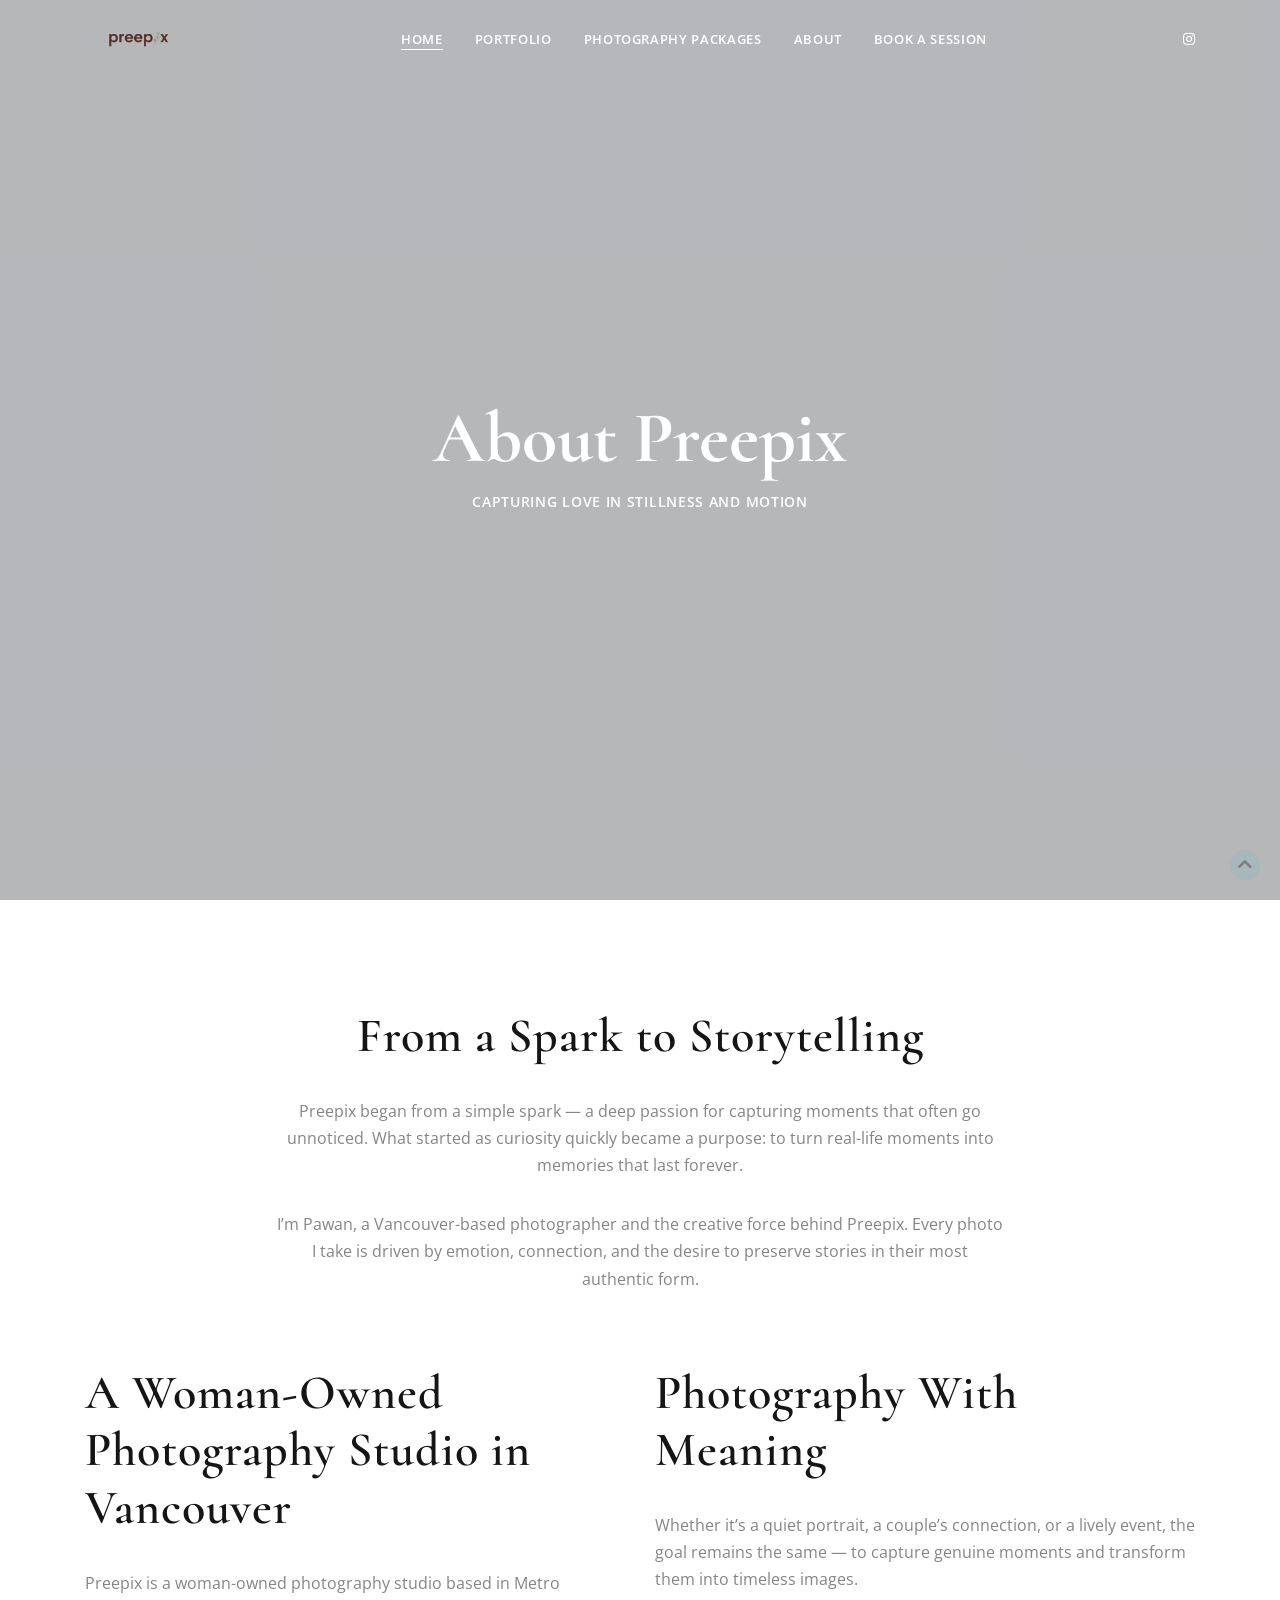
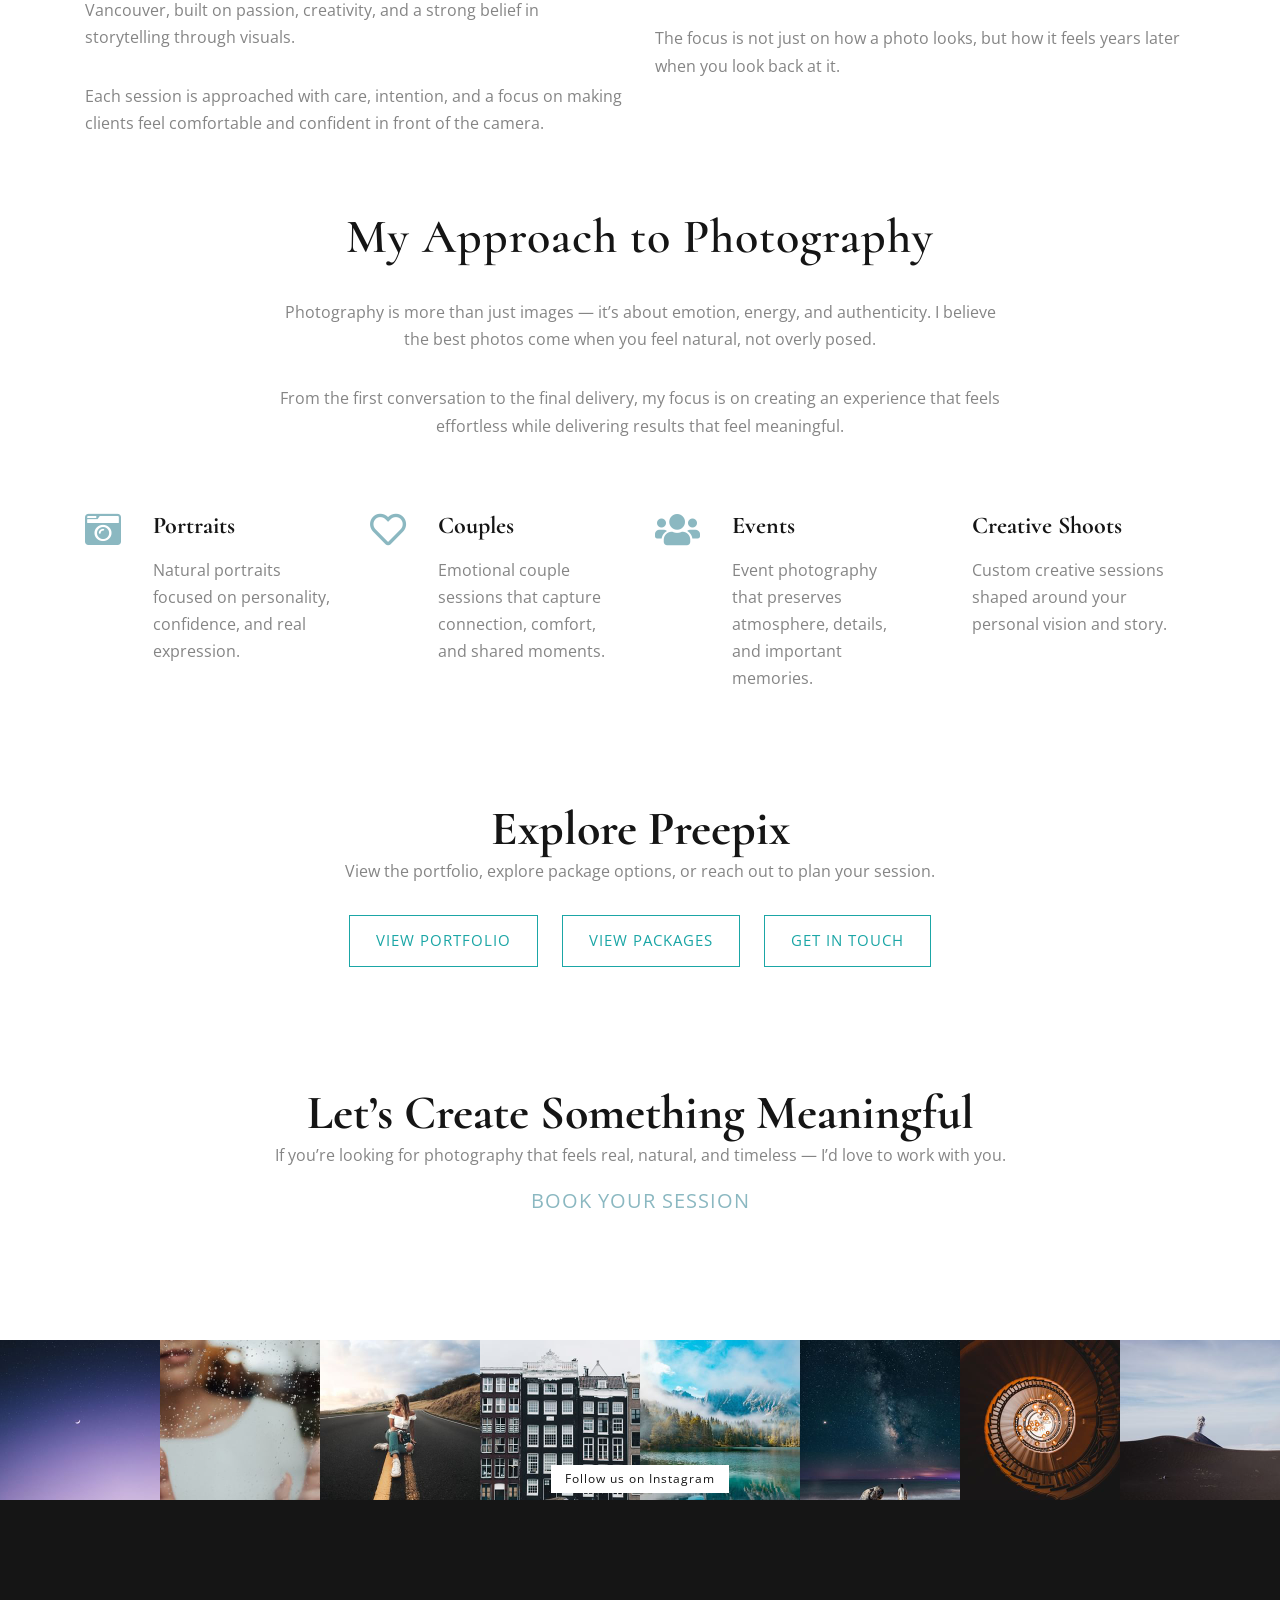
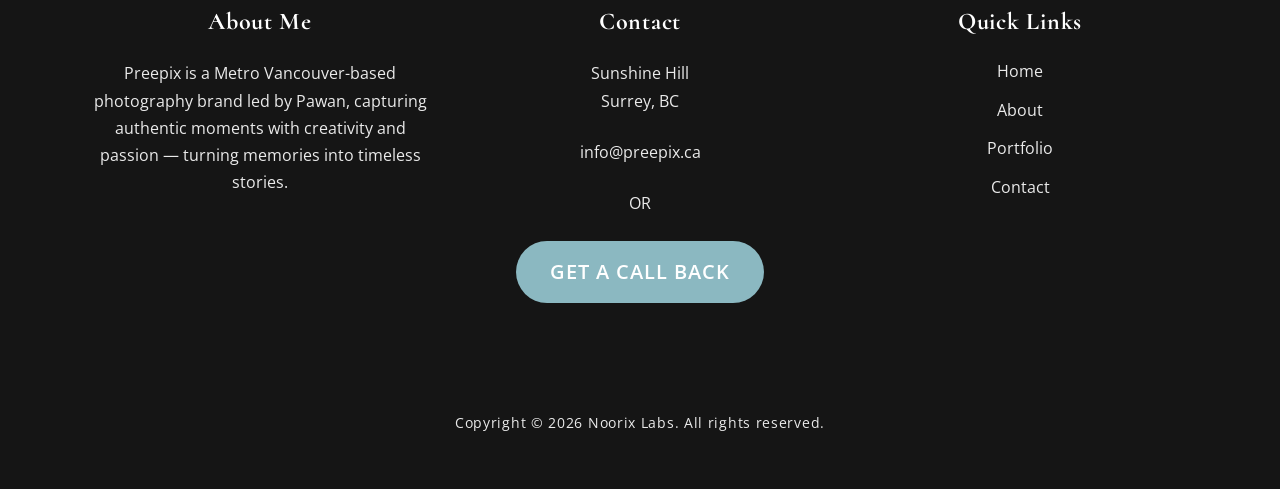
==== about.html @ 5c3aab83 "Initial commit - Preepix website" ====
<!DOCTYPE html>
<html lang="en-US">

<head>
  <meta charset="UTF-8">
  <meta name="viewport" content="width=device-width, initial-scale=1.0">
  <meta name="description" content="About Preepix Photography, a woman-owned photography studio in Metro Vancouver led by Pawan, capturing real moments, portraits, couples, events, and creative stories.">
  <title>About Preepix Photography | Vancouver Photographer</title>

  <link rel="preconnect" href="https://fonts.googleapis.com/">
  <link rel="preconnect" href="https://fonts.gstatic.com/" crossorigin>
  <link href="https://fonts.googleapis.com/css2?family=Cormorant:ital,wght@0,400;0,500;0,600;0,700;1,400;1,700&family=Open+Sans:ital,wght@0,400;0,600;0,700;1,400;1,700&display=swap" rel="stylesheet">

  <link rel="stylesheet" href="css/bootstrap/css/bootstrap.css">
  <link rel="stylesheet" href="css/fontawesome/css/all.css">
  <link rel="stylesheet" href="js/owl-carousel/owl.carousel.css">
  <link rel="stylesheet" href="style.css">

  <link rel="icon" href="images/icons/favicon-32x32.png" sizes="32x32">
  <link rel="icon" href="images/icons/favicon-192x192.png" sizes="192x192">
  <link rel="apple-touch-icon-precomposed" href="images/icons/favicon-180x180.png">
</head>

<body>

  <div id="header"></div>

  <!-- PAGE TOP -->
  <div class="top-single-bkg" style="background-image:url('images/top-headers/top-about.jpg');">
    <div class="inner-desc">
      <div class="container">
        <h1 class="post-title single-post-title">About Preepix</h1>
        <span class="post-subtitle page-subtitle">
          Capturing love in stillness and motion
        </span>
      </div>
    </div>
  </div>

  <!-- PAGE CONTENT -->
  <div class="page-holder custom-page-template page-full fullscreen-page clearfix">

    <!-- INTRO -->
    <section class="section-holder margin-b72 alignc">
      <div class="container">
        <div class="row">
          <div class="col-lg-8 offset-lg-2">

            <h2 class="section-title margin-b32">From a Spark to Storytelling</h2>

            <p>
              Preepix began from a simple spark — a deep passion for capturing moments that often go unnoticed. What started as curiosity quickly became a purpose: to turn real-life moments into memories that last forever.
            </p>

            <p>
              I’m Pawan, a Vancouver-based photographer and the creative force behind Preepix. Every photo I take is driven by emotion, connection, and the desire to preserve stories in their most authentic form.
            </p>

          </div>
        </div>
      </div>
    </section>

    <!-- STUDIO STORY -->
    <section class="section-holder margin-b72">
      <div class="container">
        <div class="row">

          <div class="col-lg-6 margin-bm32">
            <h2 class="section-title margin-b32">A Woman-Owned Photography Studio in Vancouver</h2>

            <p>
              Preepix is a woman-owned photography studio based in Metro Vancouver, built on passion, creativity, and a strong belief in storytelling through visuals.
            </p>

            <p>
              Each session is approached with care, intention, and a focus on making clients feel comfortable and confident in front of the camera.
            </p>
          </div>

          <div class="col-lg-6">
            <h2 class="section-title margin-b32">Photography With Meaning</h2>

            <p>
              Whether it’s a quiet portrait, a couple’s connection, or a lively event, the goal remains the same — to capture genuine moments and transform them into timeless images.
            </p>

            <p>
              The focus is not just on how a photo looks, but how it feels years later when you look back at it.
            </p>
          </div>

        </div>
      </div>
    </section>

    <!-- APPROACH -->
    <section class="section-holder margin-b72 alignc">
      <div class="container">
        <div class="row">
          <div class="col-lg-8 offset-lg-2">

            <h2 class="section-title margin-b32">My Approach to Photography</h2>

            <p>
              Photography is more than just images — it’s about emotion, energy, and authenticity. I believe the best photos come when you feel natural, not overly posed.
            </p>

            <p>
              From the first conversation to the final delivery, my focus is on creating an experience that feels effortless while delivering results that feel meaningful.
            </p>

          </div>
        </div>
      </div>
    </section>

    <!-- SPECIALTIES -->
    <section class="section-holder">
      <div class="container">
        <div class="row margin-b54min">

          <div class="col-md-6 col-lg-3">
            <div class="icon-box-2-wrapper">
              <div class="icon-box-2-icon icon-color"><i class="fas fa-camera-retro"></i></div>
              <div class="icon-box-2-content">
                <h3 class="box-title">Portraits</h3>
                <p>Natural portraits focused on personality, confidence, and real expression.</p>
              </div>
            </div>
          </div>

          <div class="col-md-6 col-lg-3">
            <div class="icon-box-2-wrapper">
              <div class="icon-box-2-icon icon-color"><i class="far fa-heart"></i></div>
              <div class="icon-box-2-content">
                <h3 class="box-title">Couples</h3>
                <p>Emotional couple sessions that capture connection, comfort, and shared moments.</p>
              </div>
            </div>
          </div>

          <div class="col-md-6 col-lg-3">
            <div class="icon-box-2-wrapper">
              <div class="icon-box-2-icon icon-color"><i class="fas fa-users"></i></div>
              <div class="icon-box-2-content">
                <h3 class="box-title">Events</h3>
                <p>Event photography that preserves atmosphere, details, and important memories.</p>
              </div>
            </div>
          </div>

          <div class="col-md-6 col-lg-3">
            <div class="icon-box-2-wrapper">
              <div class="icon-box-2-icon icon-color"><i class="fas fa-sparkles"></i></div>
              <div class="icon-box-2-content">
                <h3 class="box-title">Creative Shoots</h3>
                <p>Custom creative sessions shaped around your personal vision and story.</p>
              </div>
            </div>
          </div>

        </div>
      </div>
    </section>

    <!-- LINKS CTA -->
    <section class="section-holder alignc">
      <div class="container">
        <h2>Explore Preepix</h2>
        <p>
          View the portfolio, explore package options, or reach out to plan your session.
        </p>

       <div class="about-cta-links">
  <a href="gallery.html" class="cta-btn">View Portfolio</a>
  <a href="packages.html" class="cta-btn">View Packages</a>
  <a href="contact.html" class="cta-btn">Get in Touch</a>
</div>
      </div>
    </section>

    <!-- FINAL CTA -->
    <section class="section-holder alignc">
      <div class="container">
        <h2>Let’s Create Something Meaningful</h2>
        <p>
          If you’re looking for photography that feels real, natural, and timeless — I’d love to work with you.
        </p>
        <a href="contact.html" class="view-more">Book Your Session</a>
      </div>
    </section>

  </div>

  <div id="footer"></div>

  <!-- JS -->
  <script src="js/jquery.js"></script>
  <script src="js/jquery-migrate.min.js"></script>
  <script src="css/bootstrap/js/popper.js"></script>
  <script src="css/bootstrap/js/bootstrap.js"></script>
  <script src="js/easing.js"></script>
  <script src="js/fitvids.js"></script>
  <script src="js/owl-carousel/owl.carousel.js"></script>
  <script src="js/isotope.js"></script>
  <script src="js/simple-lightbox.js"></script>

  <script>
    document.addEventListener("DOMContentLoaded", function () {
      fetch("partials/header.html")
        .then(res => res.text())
        .then(data => {
          document.getElementById("header").innerHTML = data;

          const script = document.createElement("script");
          script.src = "js/init.js";
          document.body.appendChild(script);
        });
    });
  </script>

  <script>
    document.addEventListener("DOMContentLoaded", function () {
      fetch("partials/footer.html")
        .then(res => res.text())
        .then(data => {
          document.getElementById("footer").innerHTML = data;
        });
    });
  </script>

  <script src="js/jquery.form.min.js"></script>
  <script src="js/contactform.js"></script>

</body>
</html>
---- style.css ----
/*
Gleam Portfolio Photography HTML Template
Version: 2.0.0
Author: MatchThemes
https://matchthemes.com
*/

/*************************************

	0. FONT & COLOR OPTIONS
 
  	1. MAIN STYLES
	
	2. HEADER
	
	3. HOME
	
	4. PAGES
	
		4.1 ALBUMS
		
		4.2 GALLERY

	5. BLOG
	
	6. FOOTER
	
	7. OTHER
	
	8. RESPONSIVE MEDIA QUERIES
 
************************************/

/**
* #0. # FONT & COLOR OPTIONS
*
* 
*/

:root {  
	--body-font: Open Sans, sans-serif;
	--body-color: #858585;
	--body-background: #ffffff;   
	--body-font-size: 16px;   
	--body-line-height: 1.7;
	--headings-font: Cormorant, serif;
	--headings-color: #151515; 
	--primary-color: #8bb8c1;
	--extra-color1: #acdae2;
	--white-color: #ffffff;
	--menu-normal-color: #ffffff;
	--menu-hover-color: #ffffff;
	--submenu-background-color: #ffffff;
	--submenu-normal-color: #0e1219;	
	--submenu-hover-color: #8bb8c1;
	--footer-background-color: #151515;
	--footer-color: #eaeaea;
	--footer-title-color: #ffffff;
	--headings-h1-size: 3.5rem;
	--headings-h2-size: 3rem;
	--headings-h3-size: 2.25rem;
	--headings-h4-size: 2rem;
	--headings-h5-size: 1.5rem;
	--headings-h6-size: 1rem;
}


/**
* #1.# MAIN STYLES
*
* 
*/

/* RESET STYLES */

*,
html,
body,
div,
dl,
dt,
dd,
ul,
ol,
li,
h1,
h2,
h3,
h4,
h5,
h6,
pre,
form,
label,
fieldset,
input,
p,
blockquote,
th,
td {
	margin: 0;
	padding: 0;
}

table {
	border-collapse: collapse;
	border-spacing: 0;
}

fieldset,
img {
	border: 0;
}

address,
caption,
cite,
code,
dfn,
th,
var {
	font-style: normal;
	font-weight: normal;
}

address {
	font-style: italic;
}

caption,
th {
	text-align: left;
}

h1,
h2,
h3,
h4,
h5,
h6 {
	font-weight: normal;
}

q:before,
q:after {
	content: '';
}

strong,
b {
	font-weight: bold;
}

em,
cite {
	font-style: italic;
}

cite {
	display: block;
}

strike,
del {
	text-decoration: line-through;
}

sup {
	font-size: 11px;
	position: relative;
	vertical-align: top;
	top: 5px;
}

sub {
	bottom: 5px;
	font-size: 11px;
	position: relative;
	vertical-align: bottom;
}

.italic {
	font-style: italic;
}

button,
input,
select,
textarea {
	font-size: 100%;
	margin: 0;
	vertical-align: baseline;
	*vertical-align: middle;
}

.no-margin {
	margin: 0 !important;
}

.no-bottom {
	margin-bottom: 0;
}

.no-padding {
	padding: 0;
}

.column-clear {
	clear: both;
}

.wp-caption {
	max-width: 100%;
}

.sticky {
	position: relative;
}

.wp-caption-text,
.gallery-caption {
	color: #999999;
	font-size: 14px;
	text-align: center;
	margin-top: 24px;
	font-style: italic;
	font-weight: 300;
}

.gallery-columns-6 .gallery-caption,
.gallery-columns-7 .gallery-caption,
.gallery-columns-8 .gallery-caption,
.gallery-columns-9 .gallery-caption {
	display: none;
}

.bypostauthor .comment-body {
	border-color: 1px solid #fff;
}

.screen-reader-text {
	clip: rect(1px, 1px, 1px, 1px);
	height: 1px;
	overflow: hidden;
	position: absolute !important;
	width: 1px;
	word-wrap: normal !important;
}

.screen-reader-text:hover,
.screen-reader-text:active,
.screen-reader-text:focus {
	display: block;
	top: 5px;
	left: 5px;
	width: auto;
	height: auto;
	padding: 1em 1.5em;
	font-size: 0.8em;
	line-height: normal;
	color: #21759b;
	background-color: #f1f1f1;
	border-radius: 3px;
	box-shadow: 0 0 2px 2px rgba(0, 0, 0, 0.6);
	clip: auto !important;
	text-decoration: none;
	z-index: 100000;
	/* Above WP toolbar */
}

.alignright {
	float: right;
	margin: 4px 0 0 24px;
}

.alignleft {
	float: left;
	margin: 4px 24px 0 0;
}

.aligncenter {
	margin: 24px auto;
	text-align: center;
	display: block;
}

hr {
	margin-top: 24px;
	margin-bottom: 24px;
	border: 0;
	border-top: 1px solid #e9e9e9;
}

pre,
code {
	background: #eee;
	color: #151515;
	font-family: "Courier New", Courier, monospace;
	padding: 8px;
	font-size: 13px;
}

pre {
	margin-bottom: 24px;
	overflow: auto;
	padding: 24px;
	white-space: pre-wrap;
}

article,
aside,
figure,
footer,
header,
hgroup,
nav,
section {
	display: block;
}

* {
	-webkit-box-sizing: border-box;
	/* Safari/Chrome, other WebKit */
	-moz-box-sizing: border-box;
	/* Firefox, other Gecko */
	box-sizing: border-box;
	/* Opera/IE 8+ */
}

html {
	-moz-osx-font-smoothing: grayscale;
	-webkit-font-smoothing: antialiased;
	font-smoothing: antialiased;
	text-rendering: optimizeLegibility;
}

body {
	-moz-osx-font-smoothing: grayscale;
	-webkit-font-smoothing: antialiased;
	font-smoothing: antialiased;
	-webkit-text-size-adjust: 100%;
	-webkit-overflow-scrolling: touch;
	text-rendering: optimizeLegibility;
	background: var(--body-background);
	color: var(--body-color);
	font-family: var(--body-font);
	font-size: var(--body-font-size);
	font-weight: 400;
	line-height: var(--body-line-height);
	overflow-x: hidden;
}

.h1,
.h2,
.h3,
.h4,
.h5,
.h6,
h1,
h2,
h3,
h4,
h5,
h6 {
  font-weight:700;
 font-family: var(--headings-font);
 line-height:1.2;
 color:var(--headings-color);
}
.h1,
h1 {
 font-size:var(--headings-h1-size);
}
.h2,
h2 {
 font-size:var(--headings-h2-size);
}
.h3,
h3 {
 font-size:var(--headings-h3-size);
}
.h4,
h4 {
 font-size:var(--headings-h4-size);
}
.h5,
h5 {
 font-size:var(--headings-h5-size);
}
.h6,
h6 {
 font-size:var(--headings-h6-size);
}
.lead {
 font-size:1.25rem;
 font-weight:400;
}
.display-1 {
 font-size:6rem;
 font-weight:700;
 line-height:1;
}
.display-2 {
 font-size:5.5rem;
 font-weight:700;
 line-height:1;
}
.display-3,
.slider-text h1,
.single-post-title {
 font-size:4.5rem;
 font-weight:700;
 line-height:1;
}
.display-4 {
 font-size:3.5rem;
 font-weight:700;
 line-height:1;
}

.single-post-content h1,
.single-post-content h2,
.single-post-content h3,
.single-post-content h4,
.single-post-content h5,
.single-post-content h6 {
	margin-bottom: 32px;
}

a,
.pcolor {
	color: var(--primary-color);
}

p a {
	text-decoration: none;
}

a:hover,
p a:hover {
	color: var(--primary-color);
	text-decoration: none;
}

a:active,
a:focus {
	outline: none;
	text-decoration: none;
}

ul,
ol {
	margin: 0 0 16px 24px;
}

ul li,
ol li{
	margin-bottom: 8px;
}

.list-circle{
	margin: 0 0 24px 0;
}
.list-circle li{
		list-style: none;
		position: relative;
		padding-left: 16px;
}
.list-circle li:before{
		content:'';
		position: absolute;
		left: 0;
		top: 50%;
		width: 5px;
		height: 5px;
		background: var(--primary-color);
		border-radius: 99em;
		
		-webkit-transform: translateY(-50%);
	-moz-transform: translateY(-50%);
	-ms-transform: translateY(-50%);
	-o-transform: translateY(-50%);
	transform: translateY(-50%);
}

blockquote {
	font-size: 24px;
	font-style: italic;
	line-height: 1.6em;
	color: #151515;
	position: relative;
	letter-spacing: 0.05em;
	margin: 32px 0 42px 0;
	padding-left: 54px;
}

blockquote:before{
	content: "";
	display: inline-block;
	margin-right: 0;
	font-size: 28px;
	font-style: normal;
	font-weight: 400;
	color: var(--primary-color);
	width: 5px;
	height: 100%;
	background: var(--primary-color);
	position: absolute;
	left: 0;
	top: 50%;
	-webkit-transform: translateY(-50%);
	-moz-transform: translateY(-50%);
	-ms-transform: translateY(-50%);
	-o-transform: translateY(-50%);
	transform: translateY(-50%);
}

blockquote cite {
	color: var(--primary-color);
	font-size: 14px;
	font-style: normal;
	font-weight: 400;
	text-transform: uppercase;
	line-height: 1;
	margin-top: 16px;
}

p,
ul,
ol {
	margin-bottom: 24px;
}

div p:last-of-type{
	margin-bottom: 0;
}

/* definition lists */
dl dt {
	margin-bottom: 0;
}

dl dd {
	margin-left: 16px;
	margin-bottom: 24px;
}

/* tables */
table {
	border: 1px solid #e9e9e9;
	font-size: 16px;
	width: 100%;
	text-align: center;
	margin-bottom: 24px;
	border-collapse: collapse;
}

table caption {
	margin-bottom: 24px;
	text-align: center;
}

table th,
table td {
	border-bottom: 1px solid #e9e9e9;
	border-right: 1px solid #e9e9e9;
	text-align: center;
	padding: 16px;
}

table th {
	font-weight: bold;
}

a,
.view-more,
#submit,
.wpcf7-submit,
.white-btn,
.post-password-form input[type="submit"],
.send-btn,
.post-image a:before,
.gallery-post a:after,
.grid-item-v2 .grid-item-img-v2:after,
.grid-item-v2 .port-caption-v2,
.grid-item-v3 .port-caption-v3,
.grid-item-v3 .grid-item-img-v3:after,
.port-item-htext-v2 .port-title-masonry-v2,
.port-item-htext-v2 .port-categ-masonry-v2,
.port-item-htext-v2 .port-img:after,
.port-item-htext-v2 .port-img-v2 img {
	-webkit-backface-visibility: hidden;
	-webkit-transition: all 1s cubic-bezier(0.25, 1, 0.35, 1) 0s;
	-moz-transition: all 1s cubic-bezier(0.25, 1, 0.35, 1) 0s;
	-o-transition: all 1s cubic-bezier(0.25, 1, 0.35, 1) 0s;
	-ms-transition: all 1s cubic-bezier(0.25, 1, 0.35, 1) 0s;
	transition: all 1s cubic-bezier(0.25, 1, 0.35, 1) 0s;
}

/**
* #2.# HEADER
*
* 
*/

.main-header {
    position: absolute;
    top: 0;
    left: 0;
    width: 100%;
    z-index: 100;
}

/*** menu large screens ***/
.menu-nav {
	margin: 0;
	font-size: 0;
}

.menu-nav li {
	display: inline-block;
	position: relative;
	margin-left: 32px;
	margin-bottom: 0;
	font-size: 13px;
	font-weight: 600;
	letter-spacing: 0.05em;
	text-transform: uppercase;
}

.menu-nav li:first-child {
	margin-left: 0;
}

.menu-nav li a {
	color: var(--menu-normal-color);
	padding: 28px 0;
	display: block;
}

.menu-nav li a:before {
    position: absolute;
    display: block;
    bottom: 28px;
    left: 0;
    width: 0;
    border-top: 1px solid var(--menu-normal-color);
    content: '';
    -webkit-backface-visibility: hidden;
    -webkit-transition: all .5s cubic-bezier(.25,1,.35,1) 0s;
    -moz-transition: all .5s cubic-bezier(.25,1,.35,1) 0s;
    -o-transition: all .5s cubic-bezier(.25,1,.35,1) 0s;
    -ms-transition: all .5s cubic-bezier(.25,1,.35,1) 0s;
    transition: all .5s cubic-bezier(.25,1,.35,1) 0s;
}


.menu-nav li a:hover,
.menu-nav > li:hover > a,
.menu-nav > li.current-menu-item > a {
	background: none;
	color: var(--menu-hover-color);
}

.menu-nav > li:hover > a:before,
.menu-nav li.current-menu-item > a:before {

    left: 0;
    width: 100%;
    border-color: var(--menu-hover-color);

}

.menu-nav ul {
	display: none;
	margin: 0;
	padding: 28px 0;
	width: 265px;
	text-align: left;
	position: absolute;
	top: 72px;
	left: -36px;
	background: var(--submenu-background-color);
	z-index: 5;
	-webkit-box-shadow: 1px 1px 15px 0 rgba(0, 0, 0, 0.05);
	box-shadow: 1px 1px 15px 0 rgba(0, 0, 0, 0.05);
}

.menu-nav ul li {
	display: block;
	background: none;
	margin: 0;
	font-size: 12px;
}

.menu-nav ul li > a {
	display: block;
	padding: 8px 36px;
	color: var(--submenu-normal-color);
	-webkit-transform: translateX(0px);
	-ms-transform: translateX(0px);
	transform: translateX(0px);
	-webkit-backface-visibility: hidden;
	-webkit-transition: all 0.5s cubic-bezier(0.25, 1, 0.35, 1) 0s;
	-moz-transition: all 0.5s cubic-bezier(0.25, 1, 0.35, 1) 0s;
	-o-transition: all 0.5s cubic-bezier(0.25, 1, 0.35, 1) 0s;
	-ms-transition: all 0.5s cubic-bezier(0.25, 1, 0.35, 1) 0s;
	transition: all 0.5s cubic-bezier(0.25, 1, 0.35, 1) 0s;
}

.menu-nav ul li > a:focus{
	outline: none;
}

.menu-nav ul li a:hover,
.menu-nav li:hover ul li a:hover {
	text-decoration: none;
	color: var(--submenu-hover-color);
	-webkit-transform: translateX(12px);
	-ms-transform: translateX(12px);
	transform: translateX(12px);
}

.menu-nav li:hover > ul {
	display: block;
}

.menu-nav li ul ul {
	left: 100%;
	top: -28px;
	margin: 0;
}

.menu-nav .edge > ul{
	left: auto;
	right: 0;
}

.menu-nav li ul .edge ul {
    left: auto;
    top: -28px;
    margin: 0;
    right: 100%;
}

.menu-nav li ul ul:before,
.menu-nav li ul a:before {
	display: none;
}
/*** end menu large screens ***/

/*** menu mobile ***/
.nav-button-holder {
	display: none;
}

.nav-button {
	background: none;
	border: none;
	cursor: pointer;
	padding-bottom: 15px;
	vertical-align: middle;
}

.icon-bar,
.icon-bar1,
.icon-bar2 {
	display: block;
	height: 2px;
	width: 25px;
	background: #ffffff;
	margin-left: auto;
	margin-right: auto;
	position: relative;
}

.icon-bar1,
.icon-bar2 {
	width: 18px;
	background: #ffffff;
}

.icon-bar:before,
.icon-bar:after {
	background: #ffffff;
	content: "";
	height: 100%;
	left: 4px;
	position: absolute;
	bottom: -6px;
	right: 0;
}

.icon-bar:after {
	bottom: -12px;
	left: 8px;
	top: auto;
}

.nav-button:hover .icon-bar:before,
.nav-button:hover .icon-bar:after {
	left: 0;
}

.icon-bar,
.icon-bar1,
.icon-bar2,
.nav-button .icon-bar:before,
.nav-button .icon-bar:after {
	-webkit-transition: all 0.3s ease 0s;
	-ms-transition: all 0.3s ease 0s;
	transition: all 0.3s ease 0s;
}

.menu-mobile {
	font-size: 0;
	margin: 0 auto;
	margin-left: 0;
	padding-left: 48px;
}

.menu-mobile li {
	font-size: 13px;
	font-weight: 600;
	padding-top: 24px;
	list-style: none;
	letter-spacing: 0.05em;
	margin-bottom: 0;
	text-transform: uppercase;
}

.menu-mobile li a {
	color: #fff;
	display: block;
	line-height: 1.5;
}

.menu-mobile li a:hover,
.menu-mobile li a:focus {
	background: none;
}

.menu-mobile li:hover>a,
.menu-mobile li.current-menu-item>a {
	color: var(--primary-color);
}

.menu-mobile>li.menu-item-has-children>a:after {
	content: "+";
	display: inline-block;
	margin-left: 7px;
	margin-right: 0;
	font-size: 13px;
	font-weight: 700;
}

.menu-mobile>li.menu-item-has-children.menu-open>a:after {
	content: "-";
}

.menu-mobile ul {
	margin-left: 0;
}

.menu-mobile>li>ul {
	display: none;
}

.menu-mobile>li.menu-open>ul {
	display: block;
	margin-top: 8px;
}

.menu-mobile ul li {
	font-size: 12px;
	padding-top: 16px;
	text-transform: none;
	padding-left: 16px;
	display: block;
	text-transform: uppercase;
}

.menu-contact {
	margin-top: 81px;
	padding-left: 48px;
	font-size: 14px;
	color: #fff;
}

.menu-contact ul {
	list-style: none;
	margin-left: 0;
	margin-bottom: 0;
}

.menu-contact ul:first-child li i {
    font-size: 16px;
    margin-right: 8px;
}

.mobile-phone {
	margin-top: 8px;
}

.menu-contact .social-media {
	margin-top: 24px;
	padding-bottom: 48px;
}
.menu-contact .social-media li a{
	color: #fff;
}
/*** end menu mobile ***/

/***** MODAL WINDOW ******/
body.has-active-menu {
	overflow: hidden;
}

.menu-mask {
	position: fixed;
	z-index: 99;
	top: 0;
	left: 0;
	width: 0;
	height: 0;
	opacity: 0;
}

.menu-mask.is-active {
	width: 100%;
	height: 100%;
	opacity: 0.9;
}

.mobile-menu-holder {
	position: fixed;
	z-index: 1050;
	top: 0;
	right: 0;
	overflow-x: hidden;
	width: 350px;
	height: 100%;
	background: #151515;
	opacity: 0;
	padding: 0 30px;
	-webkit-transform: translateX(400px);
	-ms-transform: translateX(400px);
	transform: translateX(400px);
	-webkit-backface-visibility: hidden;
	-webkit-transition: all 0.7s cubic-bezier(0.25, 1, 0.35, 1) 0s;
	-moz-transition: all 0.7s cubic-bezier(0.25, 1, 0.35, 1) 0s;
	-o-transition: all 0.7s cubic-bezier(0.25, 1, 0.35, 1) 0s;
	-ms-transition: all 0.7s cubic-bezier(0.25, 1, 0.35, 1) 0s;
	transition: all 0.7s cubic-bezier(0.25, 1, 0.35, 1) 0s;
}

.mobile-menu-holder.is-active {
	opacity: 1;
	-webkit-transform: translateX(0px);
	-ms-transform: translateX(0px);
	transform: translateX(0px);
}

.modal-menu-container {
	position: relative;
}

.exit-mobile {
	cursor: pointer;
	padding: 7px 1px;
	display: inline-block;
	margin-top: 32px;
}

.icon-bar1 {
	top: 2px;
	-webkit-transform: rotate(45deg);
	-ms-transform: rotate(45deg);
	transform: rotate(45deg);
}

.icon-bar2 {
	-webkit-transform: rotate(-45deg);
	-ms-transform: rotate(-45deg);
	transform: rotate(-45deg);
}
/***** END MODAL WINDOW ******/

.social-media,
.footer-social {
	list-style: none;
	margin: 0;
	font-size: 0;
}

.social-media li,
.footer-social li {
	display: inline-block;
	font-size: 14px;
	margin-left: 16px;
	margin-bottom: 0;
}

.social-media li a {
	color: #ffffff;
}

.social-media li:first-child,
.footer-social li:first-child {
	margin-left: 0;
}

a.social-twitter:hover {
	color: #29C5F6 !important;
}

a.social-facebook:hover {
	color: #6788CE !important;
}

a.social-gplus:hover {
	color: #E75C3C !important;
}

a.social-linkedin:hover {
	color: #3A9BDC !important;
}

a.social-pinterest:hover {
	color: #FE4445 !important;
}

a.social-tripadvisor:hover {
	color: #00AF87 !important;
}

a.social-youtube:hover {
	color: #E34040 !important;
}

a.social-vimeo:hover {
	color: #44BBFF !important;
}

a.social-instagram:hover {
	color: #AA8062 !important;
}

a.social-dribbble:hover {
	color: #ED4F8C !important;
}

a.social-skype:hover {
	color: #24B4F0 !important;
}


.header-social-1 {
	text-align: right;
}

/** Header 1 **/

.logo img {
    width: 120px;
}

.logo-1,
.header-social-1{
	flex: 1 1 auto;
}

.header-container{
	display: flex;
	align-items: center;
}

.nav-holder-1 {
	text-align: center;
}

.logo-txt {
	font-size: 32px;
	font-weight: 700;
}

.logo-txt a {
	color: #ffffff;
}

.logo-dark{
	display: none;
}

.nav-fixed-top .logo-dark,
.no-top-image .logo-dark{
	display: block;
}

.nav-fixed-top .logo-white,
.no-top-image .logo-white{
	display: none;
}

/** Header 2 **/

.header-2 .header-container{
	display: block;
}
.nav-holder-2,
.logo-2 {
	text-align: center;
}

.logo-2 {
    margin-top: 28px;
}


/** Header 3 **/

.header-3,
.header-4{
	padding-top: 16px;
	padding-bottom: 16px;
}

.logo-3{
	flex: 1 1 auto;
}

.header-social-3{
	margin-left: 32px;
}

.nav-button-holder-3,
.nav-button-holder-4{
	display: block;
	text-align: right;
}

/** Header 4 **/

.logo-4{
	text-align: center;
}

.header-social-4,
.nav-button-holder-4{
	flex: 1 1 0;
}

/** Header 5 **/

.logo-menu-5{
	text-align: center;
}

.header-social-5,
.btn-header{
	flex: 1 1 0;
}

.btn-header{
	text-align: right;
}

.nav-fixed-top {
	position: fixed;
	top: 0;
	right: 0;
	left: 0;
	z-index: 1030;
	background: #fff;
	margin-top: 0;
	
	-webkit-backface-visibility: hidden;
-webkit-transition: all .3s cubic-bezier(.25,1,.35,1) 0s;
-moz-transition: all .3s cubic-bezier(.25,1,.35,1) 0s;
-o-transition: all .3s cubic-bezier(.25,1,.35,1) 0s;
-ms-transition: all .3s cubic-bezier(.25,1,.35,1) 0s;
transition: all .3s cubic-bezier(.25,1,.35,1) 0s;
}

/* no top featured image */

.no-top-image .logo-txt a,
.nav-fixed-top .logo-txt a {
	color: #151515;
}

.no-top-image .social-media li a,
.social-dark li a,
.nav-fixed-top .social-media li a{
	color: #151515;
}

.no-top-image .icon-bar,
.nav-fixed-top .icon-bar{
	background: #151515;
}

.no-top-image .icon-bar:before,
.no-top-image .icon-bar:after,
.nav-fixed-top .icon-bar:before,
.nav-fixed-top .icon-bar:after {
	background: #151515;
}

.no-top-image .menu-nav li a,
.nav-fixed-top .menu-nav li a{
	color: #151515;
}

.no-top-image .menu-nav li a:hover,
.no-top-image .menu-nav > li:hover > a,
.no-top-image .menu-nav > li.current-menu-item > a,
.nav-fixed-top .menu-nav li a:hover,
.nav-fixed-top .menu-nav > li:hover > a,
.nav-fixed-top .menu-nav > li.current-menu-item > a {
	background: none;
	color: #151515;
}

.no-top-image .menu-nav > li:hover > a:before,
.no-top-image .menu-nav li.current-menu-item > a:before,
.nav-fixed-top .menu-nav > li:hover > a:before,
.nav-fixed-top .menu-nav li.current-menu-item > a:before {

    border-color: #151515;

}


/**
* #3.# HOME
*
* 
*/

.section-holder{
	margin-bottom: 108px;
}

/* SLIDER */

.slider-container {
	position: relative;
	margin-bottom: 108px;
}

.slider-boxed{
	margin-top: 108px;
}

.slider-item-box-bkg {
	height: 100vh;
}

.slider-item-box3{
	height: 500px;
}

.slider-img,
.slider-img-v2 {
	background-position: center center;
	background-repeat: no-repeat;
	background-size: cover;
	display: block;
	height: 100%;
	position: relative;
	width: 100%;
}

.slider-img:before {
	content: '';
	background: rgba(14, 18, 25, 0.2);
	top: 0;
	position: absolute;
	left: 0;
	bottom: 0;
	right: 0;
}

.slider-caption {
	position: absolute;
	left: 0;
	top: 50%;
	right: 0;
	color: #fff;
	z-index: 2;
	-ms-transform: translateY(-50%);
	-webkit-transform: translateY(-50%);
	-moz-transform: translateY(-50%);
	-o-transform: translateY(-50%);
	transform: translateY(-50%);
}

.slider-text{
	width: 80%;
	font-size: 16px;
	text-align: center;
	margin: 0 auto;
}

.slider-text h1 {
	font-weight: 700;
	line-height: 1.2;
	color: #fff;
	margin-bottom: 16px;
}

.slider-text .view-more {
	margin-top: 32px;
}

/* SLIDER v2 */

.slider-holder-v2{
	display:flex;
	height: 100vh;
}

.slider-img-v2,
.slider-caption-v2{
	width: 50%;
}

.slider-caption-v2{
	background: #151515;
	position: relative;
}

.slider-caption-v2 .slider-text{
position: absolute;
top: 50%;
left: 0;
right: 0;
-webkit-transform: translateY(-50%);
-moz-transform: translateY(-50%);
-ms-transform: translateY(-50%);
-o-transform: translateY(-50%);
transform: translateY(-50%);
}

.section-home15{
	margin-bottom: 27px;
}

.home-section6{
	padding: 81px 0;
	background: var(--extra-color1);
}

.home-section6 .read-more{
	text-align: right;
}

.parallax,
.no-parallax {
	background-repeat: repeat;
	background-position: center center !important;
	background-attachment: scroll;
	-webkit-background-size: cover;
	-moz-background-size: cover;
	-o-background-size: cover;
	background-size: cover;
}

.parallax {
	position: relative;
	padding: 108px 0;
	
}

.parallax:before{
	content:'';
	width: 100%;
	height: 100%;
	background: #151515;
	opacity: 0.5;
	position: absolute;
	top:0;
	left: 0;
}

.parallax-content {
	color: #ffffff;
	position: relative;
}


/* HOME 2 */

.section-home21,
.section-home23{
	background: #dcf2f6;
	padding: 108px 0;
}

.section-home21{
	margin-top: -108px;
}

.section-home23{
	padding-bottom: 27px;
}

.box-icon{
	font-size: 48px;
	margin-bottom: 16px;
	color: #151515;
	line-height: 1;
}

.box-icon2{
	font-size: 16px;
	margin-bottom: 16px;
	line-height: 1;
	display: inline-block;
}

.box-icon-small{
	font-size: 24px;
}

.box-title{
	font-size: 1.5rem;
	margin-bottom: 16px;
}

.icon-color{
	color: var(--primary-color);
}

.box-info{
	font-size: .8rem;
	font-weight: 600;
	letter-spacing: 0.03em;
	color: #151515;
}

.box-holder h2{
	font-size: 54px;
	line-height: 1.2;
	margin-bottom: 8px;
}


/* HOME 3 */

.section-home31{
	margin-top: 148px;
	margin-bottom: 72px;
}


/* HOME 4 */

.section-home41{
	padding: 200px 0;
}

.section-home42{
	background: #ecf7f6;
	padding: 108px 0;
	margin-top: -108px;
}

/* HOME 7 */

.box-team-title{
	margin-bottom: 8px;
}

.team-info{
font-size: 12px;
font-weight: 600;
text-transform: uppercase;
letter-spacing: 0.03em;
color: #858585;
margin-bottom: 16px;
display: inline-block;
}

.section-home73{
	background: #e9f5f7;
	padding: 108px 0;
}

.testimonial-content{
	color: #151515;
font-family: var(--headings-font);
font-size: 24px;
font-style: italic;
margin-bottom: 24px;
text-align: center;
}

.testimonial-meta-inner{
	display: flex;
	justify-content: center;
	align-items: center;
}

.testimonial-image{
	padding-right: 15px;
}	

.testimonial-image img{
width: 60px;
height: 60px;
border-radius: 50%;
}

.testimonial-name{
color: #151515;
font-weight: 600;
}

.testimonial-job{
	color: #151515;
	font-size: 14px;
}

.section-home-10-1{
	margin-top: 98px;
	margin-bottom: 0;
}

.section-home-10-1 .grid-item-img-v3 {
    background-attachment: fixed;
}

.section-home11-1{
	margin-top: -108px;
}

.feature-box-img{
	padding-top: 54px;
	padding-bottom: 54px;
	background-position: center center;
	background-repeat: no-repeat;
	background-size: cover;
}
.section-home-12-1{
	height: 100vh;
}

.section-home-12-1:before{
	display: none;
}

.parallax-content-12-1{
	position: relative;
	top: 50%;
	
	-webkit-transform: translateY(-50%);
	-moz-transform: translateY(-50%);
	-ms-transform: translateY(-50%);
	-o-transform: translateY(-50%);
	transform: translateY(-50%);
}

.section-home-12-6 .article-excerpt{
	margin-bottom: 0;
}

.section-home-13-1,
.section-home-13-4{
	background: #151515;
	margin-top: -108px;
	margin-bottom: 0;
	padding-top: 108px;
	padding-bottom: 76px;
}

.section-home-13-2 .port-grid-v4,
.section-home-14-1 .port-grid-v4{
    margin-left: 0;
    margin-right: 0;
}

.section-home-13-2 .grid-item-v4,
.section-home-14-1 .grid-item-v4{
	padding: 0;
}

.section-home-13-4{
	margin-top: 0;
	margin-bottom: 108px;
}

.section-home-14-1{
	margin-top: 98px;
}

/**
* #4.# PAGES
*
* 
*/

.section-title{
	line-height: 1.2em;
}

/* HEADER PAGES */
.top-single-bkg {
	display: block;
	overflow: hidden;
	position: relative;
	margin-bottom: 108px;
	width: 100%;
	height: 100vh;	
	
	background-position: center center;
	background-repeat: no-repeat;
	background-size: cover;
}

.top-single-bkg:before {
	content: '';
	background: rgba(14, 18, 25, 0.3);
	position: absolute;
	top: 0;
	left: 0;
	bottom: 0;
	right: 0;
}

.topnoimg{
	height: 400px;
	background: #e9f5f7;
}
.topnoimg.top-single-bkg:before {
	display: none;
}

.top-single-bkg .inner-desc {
	position: absolute;
	z-index: 4;
	width: 100%;
	top: 50%;
	text-align: center;
	
	-webkit-transform: translateY(-50%);
	-moz-transform: translateY(-50%);
	-ms-transform: translateY(-50%);
	-o-transform: translateY(-50%);
	transform: translateY(-50%);
}

.single-post-title {
	color: #fff;
	font-weight: 700;
	-ms-word-wrap: break-word;
	word-wrap: break-word;
	line-height: 1.3em;
}

.post-subtitle,
.page-subtitle {
    font-size: 14px;
	font-weight: 600;
	color: #fff;
    letter-spacing: 0.05em;
    margin-top: 8px;
    display: block;
	line-height: 1.1;
	text-transform: uppercase;
}

.topnoimg .single-post-title,
.topnoimg .post-subtitle,
.topnoimg .page-subtitle{
	color: #151515;
}

.top-blogfront{
	height: auto;
}
.top-blogfront:before{
	display: none;
}


/* END HEADER PAGES */

#wrap-content p,
.article-excerpt,
.practice-icon-content,
aside p {
    line-height: 1.7;
}

.page-holder p,
.blog-post-single p{
	margin-bottom: 32px;
}

/**
* #4.1# ALBUMS
*
* 
*/

#fs-holder{
	padding: 0 30px;
}

/* GRID */

.port-grid{
	margin-bottom: -30px;
}

.port-item-htext {
	position: relative;
	margin-bottom: 30px;
}

.port-item-htext .port-img {
	position: relative;
	overflow: hidden;
}

.port-item-htext .port-img:after {
	content: '';
	position: absolute;
	left: 0;
	top: 0;
	width: 100%;
	height: 100%;
	background: #151515;
	opacity: 0.2;
	z-index: 2;
}

.port-item-htext .port-img:after,
.port-caption,
.album-arrow,
.album-arrow:before,
.album-arrow-grid {
	-webkit-backface-visibility: hidden;
	-webkit-transition: all 1s cubic-bezier(0.25, 1, 0.35, 1) 0s;
	-moz-transition: all 1s cubic-bezier(0.25, 1, 0.35, 1) 0s;
	-o-transition: all 1s cubic-bezier(0.25, 1, 0.35, 1) 0s;
	-ms-transition: all 1s cubic-bezier(0.25, 1, 0.35, 1) 0s;
	transition: all 1s cubic-bezier(0.25, 1, 0.35, 1) 0s;
}

.port-caption {
	position: absolute;
	z-index: 4;
	padding: 0 30px;
	left: 0;
	bottom: 30px;
}

.port-caption h3,
.port-caption-masonry h3 {
	font-size: 1.5rem;
	font-weight: 700;
	color: #ffffff;
	letter-spacing: 0.03em;
	margin: 0;
}

.portfolio-categ,
.port-categ-masonry {
	list-style: none;
	margin: 0;
	font-size: 0;
}

.portfolio-categ li,
.port-categ-masonry li {
	display: inline-block;
	font-size: 12px;
	font-weight: 600;
	text-transform: uppercase;
	margin: 4px 8px 0 0;
	letter-spacing: 0.03em;
	color: #fff;
}

.album-arrow-grid{
	color: #fff;
	font-size: 24px;
	position: absolute;
	bottom: 30px;
	right: 60px;
	z-index: 4;
	opacity: 0;
}

.port-item-htext:hover .port-img:after{
	opacity: 0.95;
	background: var(--primary-color);
}

.port-item-htext:hover .album-arrow-grid{
	opacity: 1;
	right: 30px;
}

.port-grid-4cols .port-caption h3{
	font-size: 1.3rem;
}

.port-grid-4cols .portfolio-categ li{
	font-size: 11px;
}

.portfolio-filter {
	list-style: none;
	margin: 0;
	padding: 0;
	margin-bottom: 54px;
}

.portfolio-filter li {
	display: inline-block;
	margin: 0 16px 0 16px;
	text-transform: uppercase;
	font-size: 14px;
	font-weight: 700;
	letter-spacing: 0.03em;
}

.portfolio-filter li:first-child{
	margin-left: 0;
}

.portfolio-filter li a{
	color: #151515;
}

.portfolio-filter li a.current,
.portfolio-filter li a:hover {
	color: var(--primary-color);
}

/* GRID v2 */

.port-grid-v2,
.port-grid-v3,
.port-grid-v4{
	display: flex;
	flex-wrap: wrap;
}

.grid-item-v2,
.grid-item-v3{
	width: 33.333%;
	height: 400px;
	position: relative;
	overflow: hidden;
}

.grid-item-2cols-v2,
.grid-item-2cols-v3{
	width: 50%;
}

.grid-item-4cols-v2,
.grid-item-4cols-v3{
	width: 25%;
	height: 300px;
}

.grid-item-img-v2,
.grid-item-img-v3{
	background-position: center center;
	background-repeat: no-repeat;
	background-size: cover;
	display: block;
	height: 100%;
	position: relative;
	width: 100%;
}

.grid-item-img-v2:after,
.grid-item-img-v3:after {
      content: '';
    position: absolute;
    left: 0;
    top: 0;
    width: 100%;
    height: 100%;
    background: #151515;
    opacity: 0;
    z-index: 2;
}

.port-caption-v2,
.port-caption-v3 {
	text-align: center;
    position: absolute;
    z-index: 4;
    padding: 0 30px;
	width: 100%;
    left: 50%;
    top: 50%;
	
	opacity: 0;
	
	-webkit-transform: translate(-50%, -50%);
	-moz-transform: translate(-50%, -50%);
	-ms-transform: translate(-50%, -50%);
	-o-transform: translate(-50%, -50%);
	transform: translate(-50%, -50%);
}

.port-caption-v2 h2,
.port-caption-v4 h2{
	color: #ffffff;
	font-size: 36px;
	line-height: 1.2;
	margin-bottom: 8px;
}

.grid-item-4cols-v2 .port-caption-v2 h2,
.grid-item-4cols-v3 .port-caption-v3 h2{
	font-size: 28px;
}

.grid-item-v2:hover .grid-item-img-v2:after{
	background: #ffffff;
	opacity: 1;
}

.grid-item-v2:hover .port-caption-v2 h2{
	color: #151515;
}

.grid-item-v2:hover .portfolio-categ li{
	color: #858585;
}

.grid-item-v2:hover .port-caption-v2{
	opacity: 1;
}

/* GRID v3 */

.grid-item-1cols-v3{
	width: 100%;
	height: 500px;
}

.grid-item-img-v3:after {
	opacity: 0.2;
}

.port-caption-v3 {
	opacity: 1;
}

.port-caption-v3 h2{
	color: #ffffff;
	font-size: 36px;
	line-height: 1.2;
	margin-bottom: 8px;
}

.grid-item-1cols-v3 .port-caption-v3 h2{
	font-size: 48px;
}

.grid-item-v3:hover .port-caption-v3,
.grid-item-v3:hover .grid-item-img-v3:after{
	opacity: 0;
}

#parallax-grid .grid-item-img-v3 {
    background-attachment: fixed;
}

#parallax-grid .grid-item-v3:hover .port-caption-v3{
	opacity: 1;
}

.portfolio-layout-masonry2{
	margin-left: -15px;
	margin-right: -15px;
}

.grid-item-style2,
.grid-item-style3{
	width: 25%;
	padding: 15px;
}

.grid-item-style2:nth-child(6n+1),
.grid-item-style2:nth-child(6n+6),
.grid-item-style3:nth-child(7n+1){
	width: 50%;
}

/* GRID v4 */

.port-grid-v4{
	margin-left: -15px;
	margin-right: -15px;
}

.grid-item-v4-init{
	width: 25%;
}

.grid-item-v4{
	width: 25%;
	height: 350px;
	position: relative;
	overflow: hidden;
	padding: 15px;
}

.grid-item-v4-style1:nth-of-type(8n+1),
.grid-item-v4-style1:nth-of-type(8n+7),
.grid-item-v4-style2:nth-of-type(7n+1),
.grid-item-v4-style3:nth-of-type(6n+1),
.grid-item-v4-style3:nth-of-type(6n+5){
	width: 50%;
	height: 700px;
}

.grid-item-v4-style1:nth-of-type(8n+4),
.grid-item-v4-style1:nth-of-type(8n+8),
.grid-item-v4-style2:nth-of-type(7n+2),
.grid-item-v4-style2:nth-of-type(7n+3){
	width: 50%;
}

.grid-item-v4-style3{
	width: 50%;
}

.grid-item-img-v4 {
	width: 100%;
	height: 100%;
	position: relative;
	overflow: hidden;
}

.item-img-v4{
	position: absolute;
	left: -50px;
	top: 0;
	height: 100%;
	width: calc(100% + 50px);
	background-size: cover;
	background-position: center center;
	-webkit-transition: transform 1s cubic-bezier(0.30, 1, 0.35, 1) 0s;
	-moz-transition: transform 1s cubic-bezier(0.30, 1, 0.35, 1) 0s;
	-o-transition: transform 1s cubic-bezier(0.30, 1, 0.35, 1) 0s;
	-ms-transition: transform 1s cubic-bezier(0.30, 1, 0.35, 1) 0s;
	transition: transform 1s cubic-bezier(0.30, 1, 0.35, 1) 0s;
}

.grid-item-v4:hover .item-img-v4{
	-webkit-transform: translateX(50px);
	-ms-transform: translateX(50px);
	transform: translateX(50px);
}

.item-img-v4:before{
    content: '';
    position: absolute;
    left: 0;
    top: 0;
    width: 100%;
    height: 100%;
    background: #000000;
    opacity: 0;
	
	-webkit-transition: opacity 1s cubic-bezier(0.30, 1, 0.35, 1) 0s;
	-moz-transition: opacity 1s cubic-bezier(0.30, 1, 0.35, 1) 0s;
	-o-transition: opacity 1s cubic-bezier(0.30, 1, 0.35, 1) 0s;
	-ms-transition: opacity 1s cubic-bezier(0.30, 1, 0.35, 1) 0s;
	transition: opacity 1s cubic-bezier(0.30, 1, 0.35, 1) 0s;
}

.grid-item-v4:hover .item-img-v4:before{
	opacity: 0.7;
}

.port-caption-v4 {
    position: absolute;
    top: 50%;
    right: -100%;
	width: 90%;
	text-align: center;
	
	-webkit-transform: translate(50%, -50%);
	-ms-transform: translate(50%, -50%);
	transform: translate(50%, -50%);
	
    -webkit-transition: right 0.8s cubic-bezier(0.30, 1, 0.35, 1) 0s;
    -moz-transition: right 0.8s cubic-bezier(0.30, 1, 0.35, 1) 0s;
    -o-transition: right 0.8s cubic-bezier(0.30, 1, 0.35, 1) 0s;
    -ms-transition: right 0.8s cubic-bezier(0.30, 1, 0.35, 1) 0s;
    transition: right 0.8s cubic-bezier(0.30, 1, 0.35, 1) 0s;
}

.grid-item-v4:hover .port-caption-v4{
	right: 50%;
}

.port-caption-v4 h2{
	font-size: 28px;
}

.grid-img-icon{
	font-size: 16px;
	color: #ffffff;
	line-height: 1;
	margin-top: 16px;
}

/* MASONRY */

.port-masonry{
	margin-bottom: -54px;
}

.port-caption-masonry{
	text-align: center;
	margin-bottom: 54px;
}

.port-item-masonry .port-item-htext{
	margin-bottom: 32px;
}

.port-caption-masonry h3 a{
	color: #151515;
}

.port-caption-masonry h3 a:hover,
.port-categ-masonry li a:hover{
	color: var(--primary-color);
}

.port-categ-masonry li a{
	color: #858585;
}

.port-item-masonry .port-item-htext .port-img:after,
.port-item-htext-v2 .port-img:after {
	content: '';
	position: absolute;
	width: 100%;
	height: 100%;
	background: var(--primary-color);
	opacity: 0;
	z-index: 2;
}

.port-item-masonry .port-item-htext:hover .port-img:after,
.port-item-htext-v2:hover .port-img:after{
	opacity: 0.9;
}


.port-item-masonry .album-arrow{
	color: #ffffff;
	font-size: 24px;
	position: absolute;
	top: 50%;
	left: 50%;
	right: auto;
	bottom: auto;
	z-index: 4;
	opacity: 0;
	
	-webkit-transform: translate(-50%, -50%);
	-moz-transform: translate(-50%, -50%);
	-ms-transform: translate(-50%, -50%);
	-o-transform: translate(-50%, -50%);
	transform: translate(-50%, -50%);
}

.port-item-masonry .port-item-htext:hover .album-arrow{
	opacity: 1;
	right: auto;
}

.album-arrow:before,
.album-arrow-grid:before {
    content: "+";
    display: block;
    font-size: 36px;
	font-weight: 700;
	color: #ffffff;
}

.album-arrow:before{
	-webkit-transform: translateY(-50px);
	-moz-transform: translateY(-50px);
	-ms-transform: translateY(-50px);
	-o-transform: translateY(-50px);
	transform: translateY(-50px);
}

.port-item-masonry .port-item-htext:hover .album-arrow:before{
	-webkit-transform: translateY(0);
	-moz-transform: translateY(0);
	-ms-transform: translateY(0);
	-o-transform: translateY(0);
	transform: translateY(0);
}

/* PORTFOLIO MASONRY v2 */

.port-masonry-v2{
	margin-bottom: -30px;
}

.port-item-masonry-v2{
	margin-bottom: 30px;
}

.port-item-htext-v2 .port-img{
	position: relative;
}

.port-item-htext-v2 .port-img:after{
	top: 0;
	left: 0;
}

.port-title-masonry-v2 {
    color: #ffffff;
    position: absolute;
    bottom: 30px;
    left: 45px;
    z-index: 4;
    opacity: 0;
	font-size: 28px;
font-weight: 700;
letter-spacing: 0.03em;
line-height: 1;
}

h2.port-title-masonry-v2{
	margin: 0;
}

.port-masonry-2cols .port-title-masonry-v2{
	font-size: 36px;
}
.port-masonry-4cols .port-title-masonry-v2{
	font-size: 24px;
}

.port-categ-masonry-v2{
	 position: absolute;
    top: 30px;
    left: 45px;
    z-index: 4;
    opacity: 0;
}

.port-categ-masonry-v2 li{
	margin-top: 0;
}

.port-item-htext-v2:hover .port-title-masonry-v2,
.port-item-htext-v2:hover .port-categ-masonry-v2{
	opacity: 1;
}

.port-img-v2{
	overflow: hidden;
}

.port-img-v2 img{
	-webkit-transform: scale(1);
	-moz-transform: scale(1);
	-ms-transform: scale(1);
	-o-transform: scale(1);
	transform: scale(1);
}

.port-item-htext-v2:hover .port-img-v2 img{
	-webkit-transform: scale(1.2);
	-moz-transform: scale(1.2);
	-ms-transform: scale(1.2);
	-o-transform: scale(1.2);
	transform: scale(1.2);
}

/* PORTFOLIO SLIDER */

.portfolio-slider-holder{
	margin: 148px 0 108px 0;
}

.portfolio-slider-item{
	height: 600px;
	overflow: hidden;
}

.portfolio-slider-img{
	background-position: center center;
	background-repeat: no-repeat;
	background-size: cover;
	display: block;
	height: 100%;
	position: relative;
	width: 100%;
	
	-webkit-transform: scale(1);
	-moz-transform: scale(1);
	-ms-transform: scale(1);
	-o-transform: scale(1);
	transform: scale(1);
}

.portfolio-slider-img:after {
    content: '';
    position: absolute;
    left: 0;
    top: 0;
    width: 100%;
    height: 100%;
    background: #151515;
	background: -webkit-linear-gradient(0deg, rgba(21,21,21,0.6) 0%, rgba(255,255,255,0) 50%);
	background: -o-linear-gradient(0deg, rgba(21,21,21,0.6) 0%, rgba(255,255,255,0) 50%);
	background: linear-gradient(0deg, rgba(21,21,21,0.6) 0%, rgba(255,255,255,0) 50%);
    opacity: 1;
    z-index: 2;
}

.portfolio-slider-caption {
	position: absolute;
	left: 0;
	bottom: 32px;
	right: 0;
	text-align: center;
	padding: 0 30px;
	z-index: 4;
}

.portfolio-slider-caption h2{
	color: #ffffff;
	font-size: 2rem;
	line-height: 1.2;
	margin-bottom: 8px;
}

.portfolio-slider-item .portfolio-slider-img,
.portfolio-slider-item .portfolio-slider-img:after,
.portfolio-slider-item .portfolio-slider-caption{
	-webkit-backface-visibility: hidden;
	-webkit-transition: all 1s cubic-bezier(0.25, 1, 0.35, 1) 0s;
	-moz-transition: all 1s cubic-bezier(0.25, 1, 0.35, 1) 0s;
	-o-transition: all 1s cubic-bezier(0.25, 1, 0.35, 1) 0s;
	-ms-transition: all 1s cubic-bezier(0.25, 1, 0.35, 1) 0s;
	transition: all 1s cubic-bezier(0.25, 1, 0.35, 1) 0s;	
}

.portfolio-slider-item:hover .portfolio-slider-img{
	-webkit-transform: scale(1.2);
	-moz-transform: scale(1.2);
	-ms-transform: scale(1.2);
	-o-transform: scale(1.2);
	transform: scale(1.2);
}

.portfolio-slider-item:hover .portfolio-slider-img:after,
.portfolio-slider-item:hover .portfolio-slider-caption{
	opacity: 0;
}

/* ZIG-ZAG PORTFOLIO */

.short-portfolio-zigzag{
	margin-bottom: -81px;
}

.port-item-zigzag {
    display: flex;
    align-items: center;
	margin-bottom: 81px;
}

.zigzag-image{
	width: 55%;
flex: 0 0 auto;
margin-right: 54px;
overflow: hidden;
position: relative;
padding-bottom: 400px;
}

.port-item-zigzag:nth-child(2n) .zigzag-image {
    order: 2;
    margin-left: 54px;
    margin-right: 0;
}

.zigzag-image img {
    object-fit: cover;
    object-position: center top;
    width: 100% !important;
    height: 100% !important;
    position: absolute;
    left: 0;
    top: 0;
	
	-webkit-transform: scale(1);
-moz-transform: scale(1);
-ms-transform: scale(1);
-o-transform: scale(1);
transform: scale(1);

-webkit-backface-visibility: hidden;
	-webkit-transition: all 1s cubic-bezier(0.25, 1, 0.35, 1) 0s;
	-moz-transition: all 1s cubic-bezier(0.25, 1, 0.35, 1) 0s;
	-o-transition: all 1s cubic-bezier(0.25, 1, 0.35, 1) 0s;
	-ms-transition: all 1s cubic-bezier(0.25, 1, 0.35, 1) 0s;
	transition: all 1s cubic-bezier(0.25, 1, 0.35, 1) 0s;
}	

.zigzag-image:hover img {
-webkit-transform: scale(1.2);
-moz-transform: scale(1.2);
-ms-transform: scale(1.2);
-o-transform: scale(1.2);
transform: scale(1.2);
}

.zigzag-content{
	width: 100%;
	text-align: center;
position: relative;
}

.single-post-content .zigzag-title{
	margin-bottom: 0;
}

.zigzag-title a{
	color: #151515;
}

.zigzag-title a:hover{
	color: var(--primary-color);
}

.zigzag-content .read-more{
	margin-top: 32px;
}

.zigzag-categ li{
	color: #858585;
}

/* SINGLE GALLERY */

.gallery-holder{
	margin-bottom: -30px;
}

.gallery-post {
	margin-bottom: 30px;
	position: relative;
}

.fs-gallery {
	padding: 0 30px;
}

.gallery-post a:after {
    content:'';
    width: 100%;
    height: 100%;
    position: absolute;
    top: 0;
    left: 0;
    background: #fff;
	opacity: 0;
}

.gallery-post:hover a:after {
	opacity: 0.3;
}

.gallery-grid1col {
    text-align: center;
}

.gallery-grid1col img {
    margin-bottom: 8px;
}

/* ABOUT ME */

.award-item{
	display: flex;
	padding-bottom: 24px;
	margin-bottom: 24px;
	border-bottom: 1px solid #e5e5e5;
	align-items: center;
}

.award-year{
	color: var(--primary-color);
	margin-right: 54px;
}


/* ABOUT US */

.section-about3{
	padding: 108px 0;
	background:#f5f5f5;
}

.progress-title{
	color: #252525;
font-size: 14px;
font-weight: 600;
letter-spacing: .3px;
}

.progress{
	border-radius: 0;
	margin-bottom: 54px;
}

.progress-bar{
	text-align: right;
	background: var(--primary-color);
	color: #151515;
padding: 0 10px;
}

.section-about23{
	padding: 108px 0;
	background:var(--primary-color);
}


/* TEAM */

.section-team3{
	padding: 81px 54px;
	background: var(--extra-color1);
}

/* PRICING */

.icon-box-2-wrapper{
	display: flex;
	margin-bottom: 54px;
	
}

.icon-box-3-wrapper{
	display: flex;
	margin-bottom: 32px;
}

.icon-box-2-icon,
.icon-box-3-icon{
	flex: 0 0 auto;
	margin-right: 32px;
	font-size: 36px;
	line-height: 1;
}

.icon-box-3-icon{
	font-size: 16px;
	margin-right: 15px;
}

.icon-size-medium{
	font-size: 32px;
}

.icon-box-3-inner{
	background: var(--primary-color);
	color: #fff;
	padding: 28px;
	border-radius: 99em;
}

.icon-box-3-inner i{
	width: 1em;
	height: 1em;
	display: block;
	position: relative;
}

.box-title-3{
	margin-bottom: 0;
}

/** FAQ PAGE **/

.faq-list{font-size:0;
padding:0;
margin:0;}
.faq-list li{margin-top:24px;}
.faq-list li:first-child{margin-top:0;}


.faq-title a:before{
display: inline-block;
color:var(--primary-color);
padding-right:16px;
content: "\f0d7";
font-family: "Font Awesome 5 Free";
font-size: 16px;
font-weight: 700;
vertical-align: middle;
}


.faq-title.active a:before{content: "\f0d8";
color:#ffffff;}

.faq-title a{color: #151515;
font-size: 18px;
letter-spacing: .05em;
padding: 24px 16px;
border: 1px solid #151515;
border-radius: 5px;
margin-bottom: 24px;
font-weight: 400;
display: block;
line-height: 1;}
.faq-title a:hover, .faq-title.active a{color:var(--primary-color);
border-color: var(--primary-color);
text-decoration:none;}
.faq-section{margin:32px 16px;
font-size: 16px;}


/**
* #4.4# TESTIMONIALS
*
* 
*/

.testimonial-slider .owl-dots {
	position: relative;
}

.testimonial-info {
	width: 100%;
	margin: 0 auto;
}

.testimonial-client {
	font-size: 16px;
	font-weight: 600;
	text-transform: uppercase;
	margin-bottom: 16px;
	text-align: center;
	color: var(--primary-color);
}

.testimonial-desc {
	font-size: 24px;
	font-weight: 400;
	letter-spacing: 1px;
	color: #ffffff;
	text-align: center;
}

.page-holder h4.testimonial-desc{
	margin-bottom: 32px;
}

.testimonial-circle {
	width: 50px;
	height: 50px;
	background: var(--primary-color);
	border-radius: 99em;
	color: #fff;
	text-align: center;
	margin: 0 auto;
	margin-bottom: 32px;
}

.testimonial-circle i {
	line-height: 50px;
}



/**
* #5.# BLOG
*
* 
*/

.posts-holder {
	
}

.page-holder-sidebar,
.post-sidebar .single-post-holder {
	margin-right: 24px;
}

.posts-holder-push-right {
	order: 2;
	padding-right: 0;
	padding-left: 24px;
}

.article-title {
	font-size: 2rem;
	font-weight: 700;
	margin-bottom: 16px;
	-ms-word-wrap: break-word;
	word-wrap: break-word;
}

.article-title a {
	color: #151515;
	display: block;
}

.article-title a:hover {
	color: var(--primary-color);
}

.blog-item{
	margin-bottom: 72px;
}

.post-holder{
	text-align: center;
}

.post-meta {
	margin: 0;
	font-size: 0;
	list-style: none;
	margin-bottom: 26px;
}



.post-meta li {
	display: inline-block;
	font-size: 13px;
	font-weight: 600;
	letter-spacing: 0.03em;
	text-transform: uppercase;
	color: #454545;
	line-height:1.1;
	margin-bottom: 6px;
}

.inner-desc .post-meta {
	margin-bottom: 0;
}

.inner-desc .post-meta li{
	margin-bottom: 0;
}

.meta-categ a {
	color: #454545;
}

.meta-categ a:hover {
	color: var(--primary-color);
}

.meta-categ:before {
	display: inline-block;
	width: 5px;
	height: 5px;
	margin: 0 8px;
	margin-bottom: 2px;
	content: '';
	vertical-align: middle;
	background: var(--primary-color);
	border-radius: 99em;
	
}

.post-meta li.meta-sticky {
	background: var(--primary-color);
	padding: 6px 12px;
	margin-left: 8px;
	color: #0e1219;
	border-radius: 99em;
}


.single-post-topheader .post-meta{
	margin-top: 8px;
}


.single-post-topheader .post-meta li{
	font-size: 14px;
}

.topsingleimage{
	height: 600px;
}

.topsingleimage .post-meta li,
.topsingleimage .post-meta li a{
	color: #ffffff;
}

.post-image{
	margin-bottom: 32px;
	position:relative;
	overflow: hidden;
	display: inline-block;
}

.post-image a:before{
	content: '';
	background: #151515;
	opacity: 0;
	position: absolute;
	top: 0;
	left: 0;
	bottom: 0;
	right: 0;
}

.post-image:hover a:before{
	opacity: 0.2;
}

.article-excerpt{
	margin-bottom: 42px;
}

.blog-item-1col .post-holder{
	padding: 0 54px;
}

.blog-item{
	text-align: center;
}

/*** BLOG GRID ***/

.post-sidebar .blog-item-2col-grid{
	margin-right: 24px;
}

.post-sidebar .blog-1col,
.post-sidebar .blog-1col-list-left{
	margin-right: 24px;
}

/*** END BLOG GRID ***/

/*** BLOG LIST ***/
.blog-item-1col-list {
	display: flex;
}

.blog-item-1col-list .post-image {
	width: 35%;
	height: 430px;
	overflow: hidden;
	margin-bottom: 0;
	top: 0;
	left: 0;
}

.blog-item .list-image {
	background-position: center center;
	background-repeat: no-repeat;
	background-size: cover;
	width: 100%;
	height: 100%;
}

.blog-item-1col-list .post-holder {
	width: 65%;
	margin-top: 0;
	position: relative;
}

.list-holder {
    position: absolute;
	top: 50%;
	left: 54px;
	right: 54px;
    -webkit-transform: translateY(-50%);
	-moz-transform: translateY(-50%);
	-ms-transform: translateY(-50%);
	-o-transform: translateY(-50%);
	transform: translateY(-50%);
}

.blog-item-1col-list .article-title,
.blog-item-1col .article-title {
	font-size: 2.5rem;
}

.blog-item-1col-list .post-holder-noimg {
	width: 100%;
	padding: 0;
}

.post-holder-noimg .list-holder{
	position: relative;
	top: auto;
	left: 0;
	right: 0;
	transform: none;
}

.blog-item-1col-list:last-child {
	margin-bottom: 0;
}
/*** END BLOG LIST ***/

.short-blog-3col-grid .article-title{
	margin-top: 0;
	margin-bottom: 16px;
}

.short-blog-3col-grid .article-excerpt{
	margin-bottom: 0;
}

.top-article-single .post-meta li, .top-article-single .post-meta li a{
	font-size: 16px;
	color: #fff;
}

.single-meta-info {
	text-align: center;
}

.author-single-page {
	margin-top: 81px;
	display: flex;
}

.author-avatar {
	display: block;
}

.author-avatar img {
	border-radius: 99em;
}

.author-content {
	margin-left: 32px;
}

.author-single-page h3 {
	font-size: 28px;
	font-weight: 700;
	letter-spacing: 0.03em;
	margin-bottom: 16px;
}

.author-single-page h3 a{
	color: #151515;
}

.author-single-page h3 a:hover{
	color: var(--primary-color);
}

.author-content .social-media {
	margin-top: 8px;
}

.meta-nav-holder {
	margin-top: 72px;
	align-items: center;
}

.single-post-holder .meta-nav-holder {
	margin-top: 81px;
}

.meta-nav {
	padding: 0 15px;
}

.meta-nav a {
	display: block;
	color: #151515;
}

.meta-nav a:hover {
	color: var(--primary-color);
}

.meta-nav-subtitle {
	font-size: 14px;
	letter-spacing: 0.05em;
}

.pn-holder {
	display: flex;
	align-items: center;
}

.pn-img {
	width: 80px;
	height: 0;
	flex: 0 0 auto;
	margin-right: 24px;
	overflow: hidden;
	border-radius: 99em;
	position: relative;
	padding-bottom: 80px;
}

.pn-img img {
	object-fit: cover;
	object-position: center top;
	width: 100% !important;
	height: 100% !important;
	position: absolute;
	left: 0;
	top: 0;
}

.pn-desc {
	width: 100%;
}

.pn-desc h3 {
	font-size: 24px;
	-ms-word-wrap: break-word;
	word-wrap: break-word;
}

.meta-nav-right .pn-desc {
	justify-content: flex-end;
	text-align: right;
}

.meta-nav-right .pn-img {
	margin-left: 24px;
	margin-right: 0;
}

.comm-title,
.comment-reply-title {
	margin-top: 81px;
}

.comm-title > h3, .comment-reply-title{
	font-size: 32px;
	font-weight: 700;
	margin-bottom: 32px;
}

.comment .comment-reply-title{
	margin-top: 0;
}

.output2 {
	margin-top: 24px;
	border: 1px solid #ff0000;
	padding: 7px;
	color: #ff0000;
}

.antispam {
	display: none;
}

.comm-send {
	margin-top: 36px;
}

/**** COMMENTS STYLES*****/
.commentlist {
	margin: 0;
}

.commentlist>li {
	list-style: none;
	margin: 0;
	margin-top: 24px;
}

.commentlist>li ul.children li {
	list-style: none;
}

.children li.depth-2,
.children li.depth-3,
.children li.depth-4,
.children li.depth-5,
.children li.depth-6,
.children li.depth-7,
.children li.depth-8,
.children li.depth-9,
.children li.depth-10 {
	margin: 0 0 0 81px;
}

.comment-body {
	margin-bottom: 54px;
}

.comment-details {
	position: relative;
	margin-left: 81px;
}

.comment-avatar {
	position: absolute;
	left: -81px;
	top: 0;
}

.comment-avatar img {
	display: block;
	border-radius: 50%;
}

.comment-author .author a,
.comment-author .author a:visited {
	border: none;
}

.comment-author .author,
.comment-author .author a {
	color: #151515;
	font-size: 24px;
	font-style: normal;
	font-weight: 700;
	display: block;
}

.comment-author .author{
	margin-bottom: 8px;
}

.comment-author .author a:hover{
	color: var(--primary-color);
}

.comment-content p:last-child {
	margin: 0;
}

.comment-author span.comment-date {
	font-size: 13px;
	font-weight: normal;
	text-transform: uppercase;
	font-weight: 600;
	color: #151515;
}

.comment-text {
	margin-top: 24px;
}

.reply {
	position: absolute;
	top: 0;
	right: 0;
}

.comment-reply-link {
	font-size: 13px;
	letter-spacing: 0.03em;
	font-weight: 600;
	color: #151515;
	text-transform: uppercase;
	padding-bottom: 2px;
}

.comment-reply-link:hover {
	color: var(--primary-color);
}

#cancel-comment-reply-link {
	display: block;
}

.commentlist .children {
	margin: 0;
}

#comments_wrap {
	margin-top: 16px;
}

#cancel-comment-reply {
	float: right;
	margin-top: 16px;
}

.comment-reply-title small {
	display: block;
	font-size: 18px;
	font-weight: 600;
	margin-top: 8px;
    line-height: 1;
}

.commentlist li .comment-respond{
	margin-bottom: 72px;
}

.pingback .comment-details,
.trackback .comment-details {
	margin-left: 0;
}

.pingback .comment-avatar,
.trackback .comment-avatar {
	display: none;
}

input::-ms-clear {
	display: none;
}

@-ms-viewport {
	width: auto;
}
/**** END COMMENTS STYLES*****/

/* SIDEBAR */
aside ul,
footer ul,
.widget_recent_entries ul {
	margin: 0;
	padding: 0;
	list-style: none;
}

aside > ul > li {
	margin-top: 72px;
	margin-bottom: 0;
}

aside>ul>li:first-child {
	margin-top: 0;
}

aside .screen-reader-text,
.foo-block .screen-reader-text {
	display: none;
}

aside table,
aside table caption,
.foo-block table,
.foo-block table caption {
	margin-bottom: 0;
}

aside table caption,
.foo-block table caption {
	padding-bottom: 0;
}

.widgettitle, .widgettitle2 h5{
	color: #151515;
	font-weight: 700;
	font-size: 1.5rem;
	letter-spacing: 0.03em;
	margin-bottom: 24px;
	position: relative;
}

footer .widgettitle{
	color: var(--footer-title-color);
}

.smalltitle {
	letter-spacing: 0.05em;
	margin-bottom: 16px;
}

.smalltitle:not(:last-child){
	margin-bottom: 16px;
}

.stitle2{
	font-size: 16px;
	font-weight: 700;
	text-transform:uppercase;
	margin-bottom: 16px;
}


.smallborder span{
	border: 1px solid var(--primary-color);
    display: inline-block;
}

.smallborder .elementor-heading-title{
	padding: 8px 16px;
}

aside .instagram-pics,
footer .instagram-pics {
	text-align: center;
}

aside .instagram-pics li,
footer .instagram-pics li {
	display: inline-block;
	margin: 0 7px 7px 0;
}

aside .instagram-pics li img,
footer .instagram-pics li img {
	width: 80px;
	height: 80px;
}

.textwidget img {
	height: auto;
	max-width: 100%;
}

.textwidget select {
	width: 100%;
}

.search-string {
	padding: 16px 24px;
	width: 100%;
	border: 1px solid #151515;
	background: none;
	color: #151515;
	border-radius: 99em;
}

.foo-block .search-string{
	border-color: #333333;
	background: #ffffff;
}

.tagcloud a,
.tags-single-page a {
	display: inline-block;
	font-size: 13px !important;
	color: #fff;
	background: #151515;
	padding: 8px 16px;
	text-align: center;
	margin: 0 4px 8px 0;
	border-radius: 99em;
}

.foo-block .tagcloud a{
	background: #333333;
}

.tagcloud a:hover,
.tags-single-page a:hover {
	background: var(--primary-color);
	text-decoration: none;
}

.tags-single-page {
	margin-top: 42px;
}

.display-post-holder{
	display: flex;
}

.widget .widget-display-posts-img ul li{
	margin-bottom: 24px;
}

.display-post-img {
	display: block;
	position: relative;
	flex: 0 0 auto;
	width: 70px;
	height: 70px;
	overflow: hidden;
}

.display-post-text {
	margin-left: 16px;
}

aside .display-post-date {
	font-size: 14px;
	color: #858585;
	margin-bottom: 0;
	line-height: 1;
}

.display-post-title {
    font-weight: 400;
    font-size: 16px;
    margin-top: 8px;
}

.display-post-title a{
	color: #151515;	
}

.display-post-title a:hover{
	color: var(--primary-color);	
}

.widget ul li,
.widget_recent_entries li,
.widget_archive li,
.widget_categories li,
.widget_pages li,
.widget_meta li,
.widget_recent_comments li,
.widget_rss li,
.widget_nav_menu li {
	margin-bottom: 16px;
	line-height: 1.4;
}

.widget_recent_entries li a,
.widget_archive li a,
.widget_categories li a,
.widget_pages li a,
.widget_meta li a,
.widget_nav_menu li a {
	color: #151515;
}

.foo-block .widget_recent_entries li a,
.foo-block .widget_archive li a,
.foo-block .widget_categories li a,
.foo-block .widget_pages li a,
.foo-block .widget_meta li a,
.foo-block .widget_nav_menu li a {
	color: #ffffff;
}

.widget_recent_entries li a:hover,
.widget_archive li a:hover,
.widget_categories li a:hover,
.widget_pages li a:hover,
.widget_meta li a:hover,
.widget_nav_menu li a:hover {
	color: var(--primary-color);
}

.widget_categories ul.children,
.widget_pages ul.children,
.widget_nav_menu .sub-menu {
	padding-top: 16px;
	margin-left: 16px;
}

.widget_categories ul.children li,
.widget_pages ul.children li,
.widget_nav_menu .sub-menu li {
	border: none;
	padding-bottom: 0;
}

.widget_recent_entries li:last-child,
.widget_archive li:last-child,
.widget_categories li:last-child,
.widget_pages li:last-child,
.widget_meta li:last-child,
.widget_recent_comments li:last-child,
.widget_rss li:last-child,
.widget_nav_menu li:last-child {
	margin-bottom: 0;
}

.widget_categories ul.children:last-child li:last-child {
	margin-bottom: 0;
}

aside table th,
.foo-block table th,
aside table td,
.foo-block table td {
	padding: 8px;
}
/* END SIDEBAR */

/**
* #6.# FOOTER
*
* 
*/

footer {
	margin-top: 108px;
	padding: 0 0 54px 0;
	background: var(--footer-background-color);
}

.footer-widgets{
	padding-top: 108px;
}

footer,
footer a,
.footer-social li a {
	color: var(--footer-color);
}

.foo-block,
.widget-footer {
	margin-bottom: 54px;
}

.widget-footer{
	text-align: center;
}

.copyright {
    padding-top: 54px;
}

.footer-copy {
	font-size: 14px;
	text-align: center;
	letter-spacing: 0.05em;
}

#footer-instagram {
	text-align: center;
	position: relative;
	margin-bottom: -108px;
}

#footer-instagram .widgettitle {
	display: inline-block;
	margin-bottom: 36px;
}

#footer-instagram .instagram-pics {
	font-size: 0;
	margin: 0;
}

#footer-instagram .instagram-pics li {
	display: inline-block;
	margin: 0;
	width: 12.5%;
}

#footer-instagram .instagram-pics li img {
	max-width: 100%;
	width: auto;
	height: auto;
}

#footer-instagram .instagram-pics li img:hover {
	opacity: 0.9;
}

#footer-instagram .clear {
	bottom: 7px;
	font-size: 12px;
	left: 0;
	letter-spacing: 1px;
	line-height: 1.1;
	position: absolute;
	right: 0;
}

#footer-instagram .clear a {
	background: #ffffff;
	border: medium none;
	color: #151515;
	display: inline-block;
	padding: 7px 14px;
}

/**
* #7.# OTHER
*
* 
*/


.single-post-content img,
.custom-page-template img {
	height: auto;
	max-width: 100%;
}

.testimonial-text{
	font-style: italic;
	color: #ffffff;
}
.testimonial-name{
	font-weight: 700;
text-transform: uppercase;
}

.white{
	color: var(--white-color);
}

.section-contact41{
	background: #151515;
	margin-top: -108px;
	padding-top: 108px;
	padding-bottom: 108px;
}

.stats-item{
	display: flex;
	align-items: center;
	justify-content: center;
}

.stats-item-value{
	margin-right: 24px;
	margin-bottom: 24px;
	font-size: 72px;
}

.stats-item-text {
    font-weight: 600;
    text-transform: uppercase;
	text-align: left;
}

/* comments + contact fields */
.comment-form{
	margin-top: 24px;
}

.comm-field,
.contact-field,
#msg-contact,
.wpcf7-text,
.wpcf7-textarea {
	width: 100%;
	padding: 18px 24px;
	border: 1px solid #151515;
	background: none;
	border-radius: 5px;
	color: #151515;
}

#msg-contact{
	display: block;
}

.post-password-form label input {
	padding: 13px;
	border: 1px solid #5b6371;
	background: none;
	margin-left: 8px;
	border-radius: 5px;
}

.comm-title-2 .section-title {
	margin-top: 28px;
}

.read-more,
#submit,
.wpcf7-submit,
.white-btn,
.page-links a,
.post-password-form input[type="submit"]{
	font-size: 14px;
	font-weight: 600;
	color: #fff;
	background: #151515;
	letter-spacing: 0.03em;
	padding: 12px 24px;
	border-radius: 99em;
	display: inline-block;
	border: none;
}

.read-more:hover,
#submit:hover,
.wpcf7-submit:hover,
.page-links a:hover,
.post-password-form input[type="submit"]:hover{
	background: var(--primary-color);
	color: #fff;
}

.white-btn{
background: var(--primary-color);
color: #fff;
}

.white-btn:hover{
background: #fff;
color: #151515;
}


.form-submit{
	margin-top: 32px;
}

.blog-post-single .form-submit{
	margin-bottom: 0;
}

.post-password-form input[type="submit"] {
	margin-left: 8px;
	margin-top: 0;
	cursor: pointer;
}


/*** PREV-NEXT PAGE NAVIGATION ***/
.prev-next{
	margin-top: 28px;
}
.prev-next,
.page-links {
	text-align: center;
	font-size: 0;
}

.page-numbers,
.nav-page a {
	color: #fff;
	background: #151515;
	margin: 0 8px;
	font-size: 14px;
	font-weight: 700;
	text-decoration: none;
	display: inline-block;
	line-height: 40px;
	width: 40px;
	height: 40px;
	border-radius: 99em;
}

.current-page,
.page-numbers:hover,
.nav-page a:hover {
	color: #fff;
	background: var(--primary-color);
}

.page-links {
	margin-top: 36px;
}

.page-links a {
	margin: 0;
	margin-right: 12px;
}

.error-404 {
	text-align: center;
}


/*flexible embeds*/
.video-widget {
	position: relative;
	padding: 0;
	padding-bottom: 56.25%; /* 16:9 ratio*/
	height: 100%;
	overflow: hidden;
}

.gmaps {
	position: relative;
	padding: 0;
	height: 400px;
	overflow: hidden;
}

.gmaps-4{
	height: 600px;
}

.video-widget iframe,
.gmaps iframe {
	position: absolute;
	top: auto;
	left: 0;
	width: 100%;
	height: 100%;
	border: none;
}

.scrollup {
	display: none;
}

.scrollup i {
	width: 30px;
	height: 30px;
	position: fixed;
	background: var(--primary-color);
	color: #0e1219;
	border-radius: 50%;
	bottom: 20px;
	right: 20px;
	text-align: center;
	padding-top: 6px;
	cursor: pointer;
	z-index: 110;
}

.nf-text {
	margin: 24px 0;
}

.alignc {
	text-align: center;
}

.alignr {
	text-align: right;
}

.alignl {
	text-align: left;
}

.flex-alignleft{
	justify-content: left;
}

.none {
	display: none;
}

.alert{
	font-weight: 600;
	background-color: var(--primary-color);
	border: none;
	color: #0e1219;
	padding: 16px;
	border-radius: 0;
	margin-top:81px;
}

.top-page404{
	margin-bottom: -108px;
}

.top-page404 .inner-desc{
	margin-top: -54px;
}

.error404 #footer-instagram{
	display: none;
}

.title-404{
	font-size: 12rem;
	margin-bottom: 32px;
	line-height: 1;
}

/* Owl Carousel Default Nav */

.owl-carousel {
	cursor: -webkit-grab;
	cursor: -moz-grab;
}

.owl-carousel.owl-grab {
	cursor: -webkit-grabbing;
	cursor: -moz-grabbing;
}

.owl-theme .owl-nav .disabled {
	opacity: 0.5;
	cursor: default;
}

.owl-theme .owl-nav.disabled+.owl-dots {
	margin-top: 32px;
}

.owl-theme .owl-dots {
	position: relative;
	right: 0;
	left: 0;
	text-align: center;
	bottom: 0px;
	z-index: 100;
	width: auto;
	z-index: 20;
	-webkit-transform: translateY(-50%);
	-moz-transform: translateY(-50%);
	-ms-transform: translateY(-50%);
	-o-transform: translateY(-50%);
	transform: translateY(-50%);
}

.owl-theme .owl-dots .owl-dot {
	margin: 0px 8px;
	display: inline-block;
}

.owl-theme .owl-dots .owl-dot span {
	width: 7px;
	height: 7px;
	line-height: 1;
	background: #fff;
	display: block;
	border-radius: 99em;
	opacity: 0.7;
	-webkit-backface-visibility: visible;
	-webkit-transition: all 1s cubic-bezier(0.25, 1, 0.35, 1) 0s;
	-moz-transition: all 1s cubic-bezier(0.25, 1, 0.35, 1) 0s;
	-o-transition: all 1s cubic-bezier(0.25, 1, 0.35, 1) 0s;
	-ms-transition: all 1s cubic-bezier(0.25, 1, 0.35, 1) 0s;
	transition: all 1s cubic-bezier(0.25, 1, 0.35, 1) 0s;
}

.owl-theme .owl-dots .owl-dot.active span,
.owl-theme .owl-dots .owl-dot:hover span {
	background: #fff;
	opacity: 1;
	-webkit-transform: scale(1.8);
	-moz-transform: scale(1.8);
	-ms-transform: scale(1.8);
	-o-transform: scale(1.8);
	transform: scale(1.8);
}

.owl-theme .owl-nav {
	position: initial;
}

.owl-theme .owl-nav button {
	position: absolute;
	top: 50%;
	left: 35px;
	display: inline-block;
	line-height: 1;
	cursor: pointer;
	opacity: 1;
}

.owl-theme .owl-nav button.owl-next {
	right: 35px;
	left: auto;
}



.owl-theme .owl-nav button.owl-next:before {
	content: '';
	border: solid #ffffff;
	border-width: 0 3px 3px 0;
	display: inline-block;
	padding: 10px;
	transform: rotate(-45deg);
	-webkit-transform: rotate(-45deg);
}

.owl-theme .owl-nav button.owl-prev:before {
	content: '';
	border: solid #ffffff;
	border-width: 0 3px 3px 0;
	display: inline-block;
	padding: 10px;
	transform: rotate(135deg);
	-webkit-transform: rotate(135deg);
}
/* END Owl Carousel Default Nav */

.padding-tb54 {
	padding-top: 54px;
	padding-bottom: 54px;
}

.padding-tb32 {
	padding-top: 32px;
	padding-bottom: 32px;
}

.padding-tb24 {
	padding-top: 24px;
	padding-bottom: 24px;
}

.margin-tb54 {
	margin: 54px 0;
}

.margin-tb36 {
	margin: 36px 0;
}

.margin-tb24 {
	margin: 24px 0;
}

.margin-t108 {
	margin-top: 108px;
}

.margin-t72 {
	margin-top: 72px;
}

.margin-t54 {
	margin-top: 54px;
}

.margin-t36 {
	margin-top: 36px;
}

.margin-t32 {
	margin-top: 32px;
}

.margin-t24 {
	margin-top: 24px;
}

.margin-t16{
	margin-top: 16px;
}

.margin-b108 {
	margin-bottom: 108px;
}

.margin-b72 {
	margin-bottom: 72px;
}

.margin-b72min{
	margin-bottom: -72px;	
}

.margin-b54 {
	margin-bottom: 54px;
}

.margin-b54min{
	margin-bottom: -54px;	
}

.margin-b36 {
	margin-bottom: 36px;
}

.margin-b32 {
	margin-bottom: 32px;
}
.margin-b32min {
	margin-bottom: -32px;
}

.margin-b24 {
	margin-bottom: 24px;
}

.margin-b16 {
	margin-bottom: 16px;
}

.margin-b16:not(:last-child){
	margin-bottom: 16px;
}

.margin-none {
	margin: 0;
}

.margin-l54 {
	margin-left: 54px;
}

.margin-r54 {
	margin-right: 54px;
}

.img-center {
	margin: 0 auto;
}

/* Placeholder text color */

::-webkit-input-placeholder {
	/* Safari, Chrome and Opera */
	color: #151515;
}

:-moz-placeholder {
	/* Firefox 18- */
	color: #151515;
}

::-moz-placeholder {
	/* Firefox 19+ */
	color: #151515;
}

:-ms-input-placeholder {
	/* IE 10+ */
	color: #151515;
}

::-ms-input-placeholder {
	/* Edge */
	color: #151515;
}

:placeholder-shown,
::placeholder{
	color: #151515;
}

.price-box{
border: 2px solid var(--primary-color);
text-align: center;
padding: 54px;
border-radius: 5px;
}

.price-title {
	font-weight: 700;
	color: var(--primary-color);
	margin-bottom: 42px;
}

.price-divider{
    border-top:2px solid var(--primary-color);
    width: 25%;
	margin-bottom: 32px;
    display: inline-block;

}

.price-amount{
	font-size: 54px;
	margin-bottom: 42px;
}

.price-features {
	list-style: none;
	margin: 0;
	margin-bottom: 0;
	margin-bottom: 42px;
}

.price-features li {
	padding: 8px 0;
	margin-bottom: 0;
}



/** SIMPLE LIGHTBOX **/
body.hidden-scroll {
  overflow: hidden; }

.sl-overlay {
  position: fixed;
  left: 0;
  right: 0;
  top: 0;
  bottom: 0;
  background: #000;
  opacity: 0.8;
  display: none;
  z-index: 1035; }

.sl-wrapper {
  z-index: 1040;
  width: 100%;
  height: 100%;
  left: 0;
  top: 0;
  position: fixed; }
  .sl-wrapper * {
    box-sizing: border-box; }
  .sl-wrapper button {
    border: 0 none;
    background: transparent;
    font-size: 28px;
    padding: 0;
    cursor: pointer; }
    .sl-wrapper button:hover {
      opacity: 0.7; }
  .sl-wrapper .sl-close {
    display: none;
    position: fixed;
    right: 30px;
    top: 30px;
    z-index: 10060;
    margin-top: -14px;
    margin-right: -14px;
    height: 44px;
    width: 44px;
    line-height: 44px;
    font-family: Arial, Baskerville, monospace;
    color: #fff;
    font-size: 3rem; }
  .sl-wrapper .sl-counter {
    display: none;
    position: fixed;
    top: 30px;
    left: 30px;
    z-index: 1060;
    color: #fff;
    font-size: 1rem; }
  .sl-wrapper .sl-navigation {
    width: 100%;
    display: none; }
    .sl-wrapper .sl-navigation button {
      position: fixed;
      top: 50%;
      margin-top: -22px;
      height: 44px;
      width: 22px;
      line-height: 44px;
      text-align: center;
      display: block;
      z-index: 10060;
      font-family: Arial, Baskerville, monospace;
      color: #fff; }
      .sl-wrapper .sl-navigation button.sl-next {
        right: 5px;
        font-size: 2rem; }
      .sl-wrapper .sl-navigation button.sl-prev {
        left: 5px;
        font-size: 2rem; }
      @media (min-width: 35.5em) {
        .sl-wrapper .sl-navigation button {
          width: 44px; }
          .sl-wrapper .sl-navigation button.sl-next {
            right: 10px;
            font-size: 3rem; }
          .sl-wrapper .sl-navigation button.sl-prev {
            left: 10px;
            font-size: 3rem; } }
      @media (min-width: 50em) {
        .sl-wrapper .sl-navigation button {
          width: 44px; }
          .sl-wrapper .sl-navigation button.sl-next {
            right: 20px;
            font-size: 3rem; }
          .sl-wrapper .sl-navigation button.sl-prev {
            left: 20px;
            font-size: 3rem; } }
  .sl-wrapper.sl-dir-rtl .sl-navigation {
    direction: ltr; }
  .sl-wrapper .sl-image {
    position: fixed;
    -ms-touch-action: none;
    touch-action: none;
    z-index: 10000; }
    .sl-wrapper .sl-image img {
      margin: 0;
      padding: 0;
      display: block;
      border: 0 none;
      width: 100%;
      height: auto; }
      @media (min-width: 35.5em) {
        .sl-wrapper .sl-image img {
          border: 0 none; } }
      @media (min-width: 50em) {
        .sl-wrapper .sl-image img {
          border: 0 none; } }
    .sl-wrapper .sl-image iframe {
      background: #000;
      border: 0 none; }
      @media (min-width: 35.5em) {
        .sl-wrapper .sl-image iframe {
          border: 0 none; } }
      @media (min-width: 50em) {
        .sl-wrapper .sl-image iframe {
          border: 0 none; } }
    .sl-wrapper .sl-image .sl-caption {
      display: none;
      padding: 10px;
      color: #fff;
      background: rgba(0, 0, 0, 0.8);
      font-size: 1rem;
      position: absolute;
      bottom: 0;
      left: 0;
      right: 0; }
      .sl-wrapper .sl-image .sl-caption.pos-top {
        bottom: auto;
        top: 0; }
      .sl-wrapper .sl-image .sl-caption.pos-outside {
        bottom: auto; }
    .sl-wrapper .sl-image .sl-download {
      display: none;
      position: absolute;
      bottom: 5px;
      right: 5px;
      color: #000;
      z-index: 1060; }

.sl-spinner {
  display: none;
  border: 5px solid #333;
  border-radius: 40px;
  height: 40px;
  left: 50%;
  margin: -20px 0 0 -20px;
  opacity: 0;
  position: fixed;
  top: 50%;
  width: 40px;
  z-index: 1007;
  -webkit-animation: pulsate 1s ease-out infinite;
  -moz-animation: pulsate 1s ease-out infinite;
  -ms-animation: pulsate 1s ease-out infinite;
  -o-animation: pulsate 1s ease-out infinite;
  animation: pulsate 1s ease-out infinite; }

.sl-scrollbar-measure {
  position: absolute;
  top: -9999px;
  width: 50px;
  height: 50px;
  overflow: scroll; }

.sl-transition {
  transition: -moz-transform ease 200ms;
  transition: -ms-transform ease 200ms;
  transition: -o-transform ease 200ms;
  transition: -webkit-transform ease 200ms;
  transition: transform ease 200ms; }

@-webkit-keyframes pulsate {
  0% {
    transform: scale(0.1);
    opacity: 0.0; }
  50% {
    opacity: 1; }
  100% {
    transform: scale(1.2);
    opacity: 0; } }

@keyframes pulsate {
  0% {
    transform: scale(0.1);
    opacity: 0.0; }
  50% {
    opacity: 1; }
  100% {
    transform: scale(1.2);
    opacity: 0; } }

@-moz-keyframes pulsate {
  0% {
    transform: scale(0.1);
    opacity: 0.0; }
  50% {
    opacity: 1; }
  100% {
    transform: scale(1.2);
    opacity: 0; } }

@-o-keyframes pulsate {
  0% {
    transform: scale(0.1);
    opacity: 0.0; }
  50% {
    opacity: 1; }
  100% {
    transform: scale(1.2);
    opacity: 0; } }

@-ms-keyframes pulsate {
  0% {
    transform: scale(0.1);
    opacity: 0.0; }
  50% {
    opacity: 1; }
  100% {
    transform: scale(1.2);
    opacity: 0; } }


/**
* #9.# MEDIA QUERIES
*
* 
*/

@media (min-width: 768px) {
	.container {
		max-width: 100%;
	}
	
}

@media (min-width: 1024px) {
	.container{
		max-width: 960px;
	}
	
}

@media (min-width: 1200px) {
	.container {
		max-width: 1140px;
	}
	
	.parallax {
		background-attachment: fixed !important;
	}
	
	/*.layout-1col-fw {
		width: 960px;
		margin: 0 auto;
	}*/
}

@media (min-width: 1500px) {
	.container {
		max-width: 1350px;
	}
}

@media (max-width: 1200px) {
	
.h1,
 h1,
.slider-text h1,
.single-post-title {
  font-size:calc(2.5rem + 1.5vw);
 }
.h2,
 h2 {
  font-size:calc(1.8rem + .9vw);
 }
.h3,
 h3 {
  font-size:calc(1.5rem + .6vw);
 }
.h4,
 h4 {
  font-size:calc(1.3rem + .3vw);
 }
 
 .display-1 {
  font-size:calc(1.725rem + 5.7vw)
 }
.display-2 {
  font-size:calc(1.675rem + 5.1vw)
 }
 .display-3 {
  font-size:calc(1.575rem + 3.9vw)
 }
 .display-4 {
  font-size:calc(1.475rem + 2.7vw)
 }
 
 .port-caption h3, .port-caption-masonry h3 {
  font-size:calc(1.3rem + .3vw);
 }
 
.article-title,
.blog-item-1col-list .article-title,
.blog-item-1col .article-title,
.portfolio-slider-caption h2{
	font-size:calc(1.3rem + .3vw);
}
 
	.menu-nav li {
		margin-left: 24px;
	}
	

.testimonial-name{
	font-size: 13px;
}	

}

@media (min-width: 1024px) and (max-width: 1360px) {
	
}

@media (max-width: 1024px) {
	/* menu */
	.nav-holder	{
		display: none;
	}
	.nav-button-holder {
		display: block;
	}
	.logo {
		flex: 1 1 auto;
	}
	
	.header-social-1{
		margin-left: 32px;
		flex: 0 0 auto;
	}
	
	.header-2 .header-container{
		display: flex;
	}
	
	.logo-2{
		text-align: left;
		margin: 0;
	}
	
	.main-header{
		padding: 16px 0;
	}
	
	.logo-menu-5{
		text-align: left;
		flex: 1 1 0;
	}

	.header-social-5{
		display: none;
	}
	
	.btn-header{
		flex: 0 1 auto;
		margin-left: 16px;
	}

	.slider-text {
		width: 100%;
	}
	
	.order1{
		order: 1;
	}	
	.order2{
		order: 2;
	}
	
	/* slider v2 */
	
	.slider-holder-v2{
	height: auto;
	flex-wrap: wrap;
}

.slider-img-v2,
.slider-caption-v2{
	width: 100%;
}

	.slider-img-v2{
	height: 350px;
	}

	.slider-caption-v2{
		height: 330px;
	}
	
	.slider-caption-v2 .slider-text{
		width: auto;
		left: 15px;
		right: 15px;
	}
	
	.page-holder-sidebar,
	.post-sidebar .single-post-holder,
	.post-sidebar .blog-item-2col-grid,
	.post-sidebar .blog-1col,
	.post-sidebar .blog-1col-list-left{
		margin-right: 0;
	}
	
	.blog-item{
	margin-bottom: 54px;
	}
	
	.archive .blog-item:last-child{
		margin-bottom: 0;
	}
	
	.archive .prev-next{
		margin-top: 54px;
	}
	
	aside,
	.blog-post-single aside {
		margin-top: 72px;
	}
	
	.fs-gallery {
	padding: 0 15px;
	}
	
	.grid-item-v2,
	.grid-item-v3{
		width: 50%;
		height: 350px;
	}
	
	.port-caption-v2 h2{
		font-size: 28px;
	}
	
	#parallax-grid .grid-item-img-v3 {
    background-attachment: scroll;
	}
	
	.grid-item-v4{
		width: 50%;
	}
	
	.grid-item-v4-style1:nth-of-type(8n+7){
		height: 350px;
	}

	.grid-item-v4-style1:nth-of-type(8n+4),
	.grid-item-v4-style1:nth-of-type(8n+8){
		width: 100%;
	}
	
	.grid-item-v4-style1:nth-of-type(4n+1){
		height: 700px;
	}
	
	.home-section6,
	.home-section6 .alignr,
	.section-team3,
	.section-team3 .alignr{
	text-align: center;
	}
	
	.section-home41{
		padding: 150px 0;
	}
	
	.margin-l54 {
	margin-left: 0;
	}

	.margin-r54 {
	margin-right: 0;
	}
	
	.margin-bm32{
		margin-bottom: 32px;
	}
	
	.margin-bm54{
		margin-bottom: 54px;
	}
	
	
}

@media (min-width: 768px) and (max-width: 979px) {
	.blog-item-1col-list {
		display: block;
	}
	.blog-item-1col-list .post-image,
	.blog-item-1col-list .post-holder  {
		width: 100%;
	}
	
	.blog-item-1col-list .post-image{
		margin-bottom: 32px;
	}
	
	.list-holder {
    position: relative;
    top: auto;
	left: 0;
	right: 0;
    transform: none;
	}	
	
	#fs-holder{
	padding: 0;
	}
	
	
	.posts-holder {
    padding-right: 15px;
	}
	
	
}

@media (max-width: 767px) {
	.container {
		max-width: 100%;
	}
	
	blockquote {
		font-size: 18px;
	}
	
	
	.topnoimg,
	.topsingleimage{
		height: 300px;
	}
	
	/* end menu */
	
	/* home */
	
	.slider-item-box-bkg,
	.top-single-bkg	{
		height: 400px;
	}
		
	.title-404{
	font-size: 81px;
	}
	
	.top-page404 .inner-desc{
		margin-top: 0;
	}
	 
	.slider-text {
    font-size: 18px;
	}
	
	.slider-caption {
    padding: 0 50px;
	}
	
	.owl-theme .owl-nav button {
		left: 20px;
	}

	.owl-theme .owl-nav button.owl-next {
		right: 20px;
	}
	
	.inner-desc h1 {
		word-wrap: break-word;
	}
	
	#footer-instagram .instagram-pics li{
		width: 25%;
	}
	
	#footer-instagram,
	.top-page404{
		margin-bottom: -72px;
	}
	
	footer{
		margin-top: 72px;
	}
	
	.footer-widgets{
		padding-top: 72px;
	}
	
	.prev-next {
		margin-top: 0;
	}
	
	/* blog */
	.posts-holder-push-right {
		order: 0;
	}
	.posts-holder,
	.posts-holder-push-right {
		padding-left: 15px;
		padding-right: 15px;
	}
	
	.blog-item-1col-list {
		display: block;
	}
	.blog-item-1col-list .post-image {
		width: 100%;
		height: 300px;
		margin-bottom: 32px;
	}
	.blog-item-1col-list .post-holder {
		width: 100%;
	}
	
	.blog-item-1col .post-holder{
		padding: 0;
	}
	
	.list-holder {
    position: relative;
    top: auto;
	left: 0;
	right: 0;
    transform: none;
	}	
	
	.author-single-page {
		display: block;
	}

	.author-content {
		margin-left: 0;
		margin-top: 32px;
	}
	
	aside,
	.aligncm{
		text-align: center;
	}
	
	/* end blog */
	
	.grid-item-v2,
	.grid-item-style2:nth-child(6n+1),
	.grid-item-style2:nth-child(6n+6),
	.grid-item-style3:nth-child(7n+1),
	.grid-item-v3,
	.grid-item-v4,
	.grid-item-v4-style1:nth-of-type(4n+1),
	.grid-item-v4-style1:nth-of-type(8n+7),
	.grid-item-v4-style2:nth-of-type(7n+1),
	.grid-item-v4-style2:nth-of-type(7n+2),
	.grid-item-v4-style2:nth-of-type(7n+3),
	.grid-item-v4-style3:nth-of-type(6n+1),
	.grid-item-v4-style3:nth-of-type(6n+5){
		width: 100%;
	}
	
	.grid-item-v4,
	.grid-item-v4-style1:nth-of-type(4n+1),
	.grid-item-v4-style2:nth-of-type(7n+1),
	.grid-item-v4-style3:nth-of-type(6n+1),
	.grid-item-v4-style3:nth-of-type(6n+5){
		height: 350px;
	}
	
	.portfolio-slider-item{
		height: 400px;
	}
	
	.port-item-zigzag {
		display: block;
	}

	.zigzag-image{
		width: 100%;
		margin-bottom: 32px;
	}
	
	.port-item-zigzag:nth-child(2n) .zigzag-image {
		order: 2;
		margin-left: 0;
		margin-right: 0;
	}
	
	.zigzag-content .read-more{
		display: none;
	}	
	
	#fs-holder{
	padding: 0;
	}
	
	.meta-nav-right {
		margin-top: 32px;
	}
	.meta-nav-right.margin-none {
		margin-top: 0;
	}
	
	.meta-nav-right .pn-desc{
		text-align: left;
	}
	
	.meta-nav-right .pn-desc{
		order: 2;
	}
	.meta-nav-right .pn-img {
	margin-left: 0;
	margin-right: 24px;
	}
	
	.gmaps-4{
		height: 350px;
	}
		
	/* comments */
	
	
	.children {
		margin: 28px 0 0;
	}
	.children li.depth-2,
	.children li.depth-3,
	.children li.depth-4,
	.children li.depth-5,
	.children li.depth-6,
	.children li.depth-7,
	.children li.depth-8,
	.children li.depth-9,
	.children li.depth-10 {
		margin: 0;
	}
	
	.slider-container,
	.top-single-bkg,
	.section-holder,
	.margin-b108,
	.section-home-13-4{
		margin-bottom: 72px;
	}
	
	.section-home21,
	.section-home42,
	.section-home11-1{
		margin-top: -72px;
	}
	
	.section-contact41,
	.section-home-13-1{
		margin-top: -72px;
		padding-top: 72px;
		padding-bottom: 72px;
	}
	
	.section-home21,
	.section-home42,
	.section-home73,
	.section-about3,
	.home-section6,
	.parallax{
		padding: 72px 0;
	}
	
	.section-home31{
		margin-top: 108px;
	}
	
	.section-home41{
		padding-top: 108px;
	}
	
	.award-item{
		display: block;
	}

	.award-year{
		margin: 0;
	}
	
	.margin-bm24{
		margin-bottom: 24px;
	}
		
	.margin-bm32{
		margin-bottom: 32px;
	}
	
	.margin-bm54{
		margin-bottom: 54px;
	}
	
	.margin-none,
	.foo-last,
	.foo-last .widget-footer,
	.section-home15{
		margin: 0;
	}
	
}

@media (max-width: 568px) {
	.page-links a {
		margin-bottom: 16px;
	}
	
	.slider-text p,
	.slider-text .view-more{
		display: none;
	}
	
	.slider-text h1{
		margin-bottom: 0;
	}
	
	.section-home-12-1{
		position: relative;
		height: 450px;
	}
	
	.parallax-content-12-1{
	position: absolute;
	top: auto;
	bottom: 50px;
	
	-webkit-transform: translateY(0px);
	-moz-transform: translateY(0px);
	-ms-transform: translateY(0px);
	-o-transform: translateY(0px);
	transform: translateY(0px);
}
	
}

@media (max-width: 480px) {
	.post-password-form label input,
	.post-password-form input[type="submit"] {
		display: block;
		margin-left: 0;
		margin-top: 8px;
	}
}
/* ===== PREEPIX PREMIUM OVERRIDES ===== */

.gallery-post {
  position: relative;
  overflow: hidden;
  margin-bottom: 25px;
}

.gallery-post img {
  transition: transform 0.4s ease;
}

.gallery-post:hover img {
  transform: scale(1.05);
}

.gallery-post::after {
  content: "View";
  position: absolute;
  top: 50%;
  left: 50%;
  transform: translate(-50%, -50%);
  color: white;
  font-size: 18px;
  letter-spacing: 2px;
  opacity: 0;
  transition: opacity 0.3s ease;
}

.gallery-post:hover::after {
  opacity: 1;
}

.gallery-container {
  padding: 40px 0;
}

.section-title {
  letter-spacing: 1px;
  font-weight: 600;
}
/* About page CTA buttons */
.about-cta-links {
  margin-top: 20px;
}

.about-cta-links .cta-btn {
  display: inline-block;
  margin: 10px 10px;
  padding: 12px 26px;
  font-size: 15px;
  letter-spacing: 1px;
  border: 1px solid #1BA6A6;
  color: #1BA6A6;
  text-transform: uppercase;
  transition: all 0.3s ease;
}

.about-cta-links .cta-btn:hover {
  background-color: #1BA6A6;
  color: #fff;
}
/* Fix view-more button size (global override) */

  /* Strong CTA button style */
a.view-more {
  display: inline-block;
  font-size: 20px !important;
  padding: 14px 34px !important;
  


  text-transform: uppercase;
  letter-spacing: 1px;

  transition: all 0.3s ease;
}
a.view-more:hover {
  background-color: #1BA6A6;
  color: #fff !important;
}
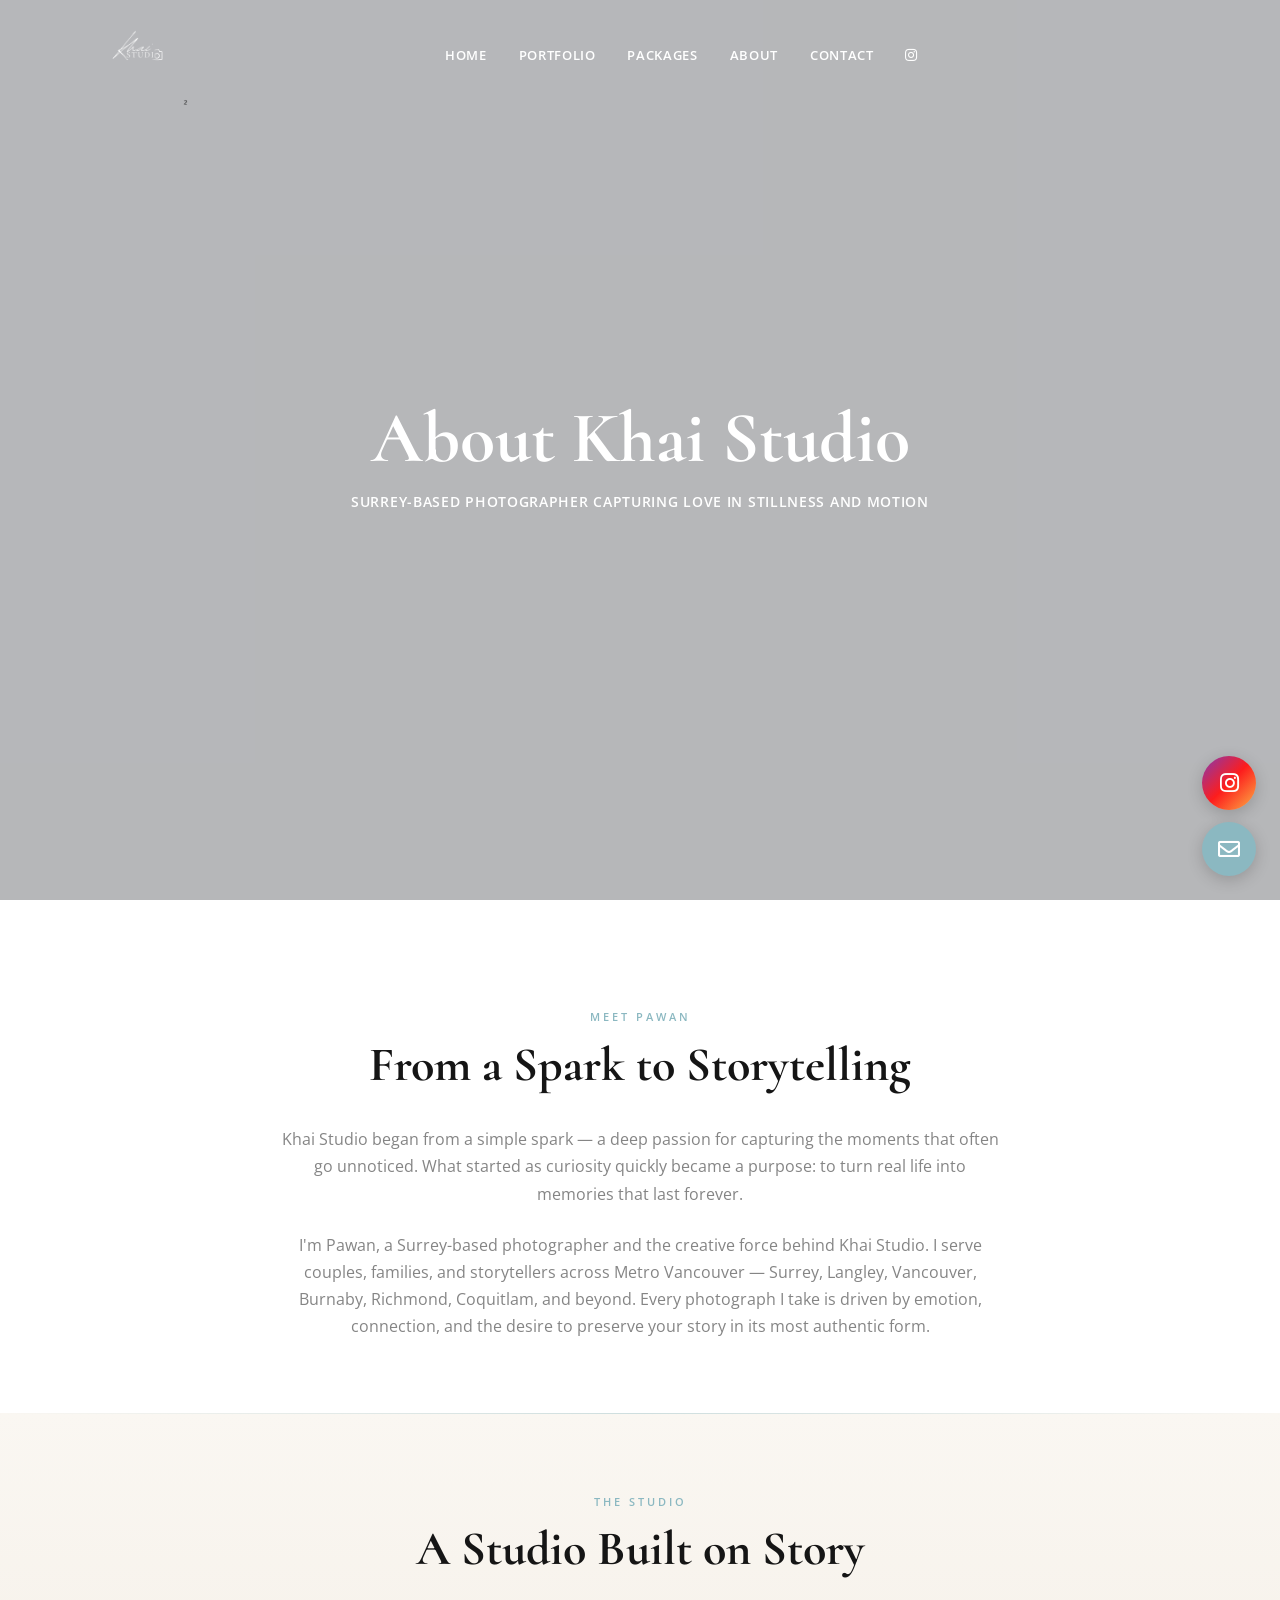
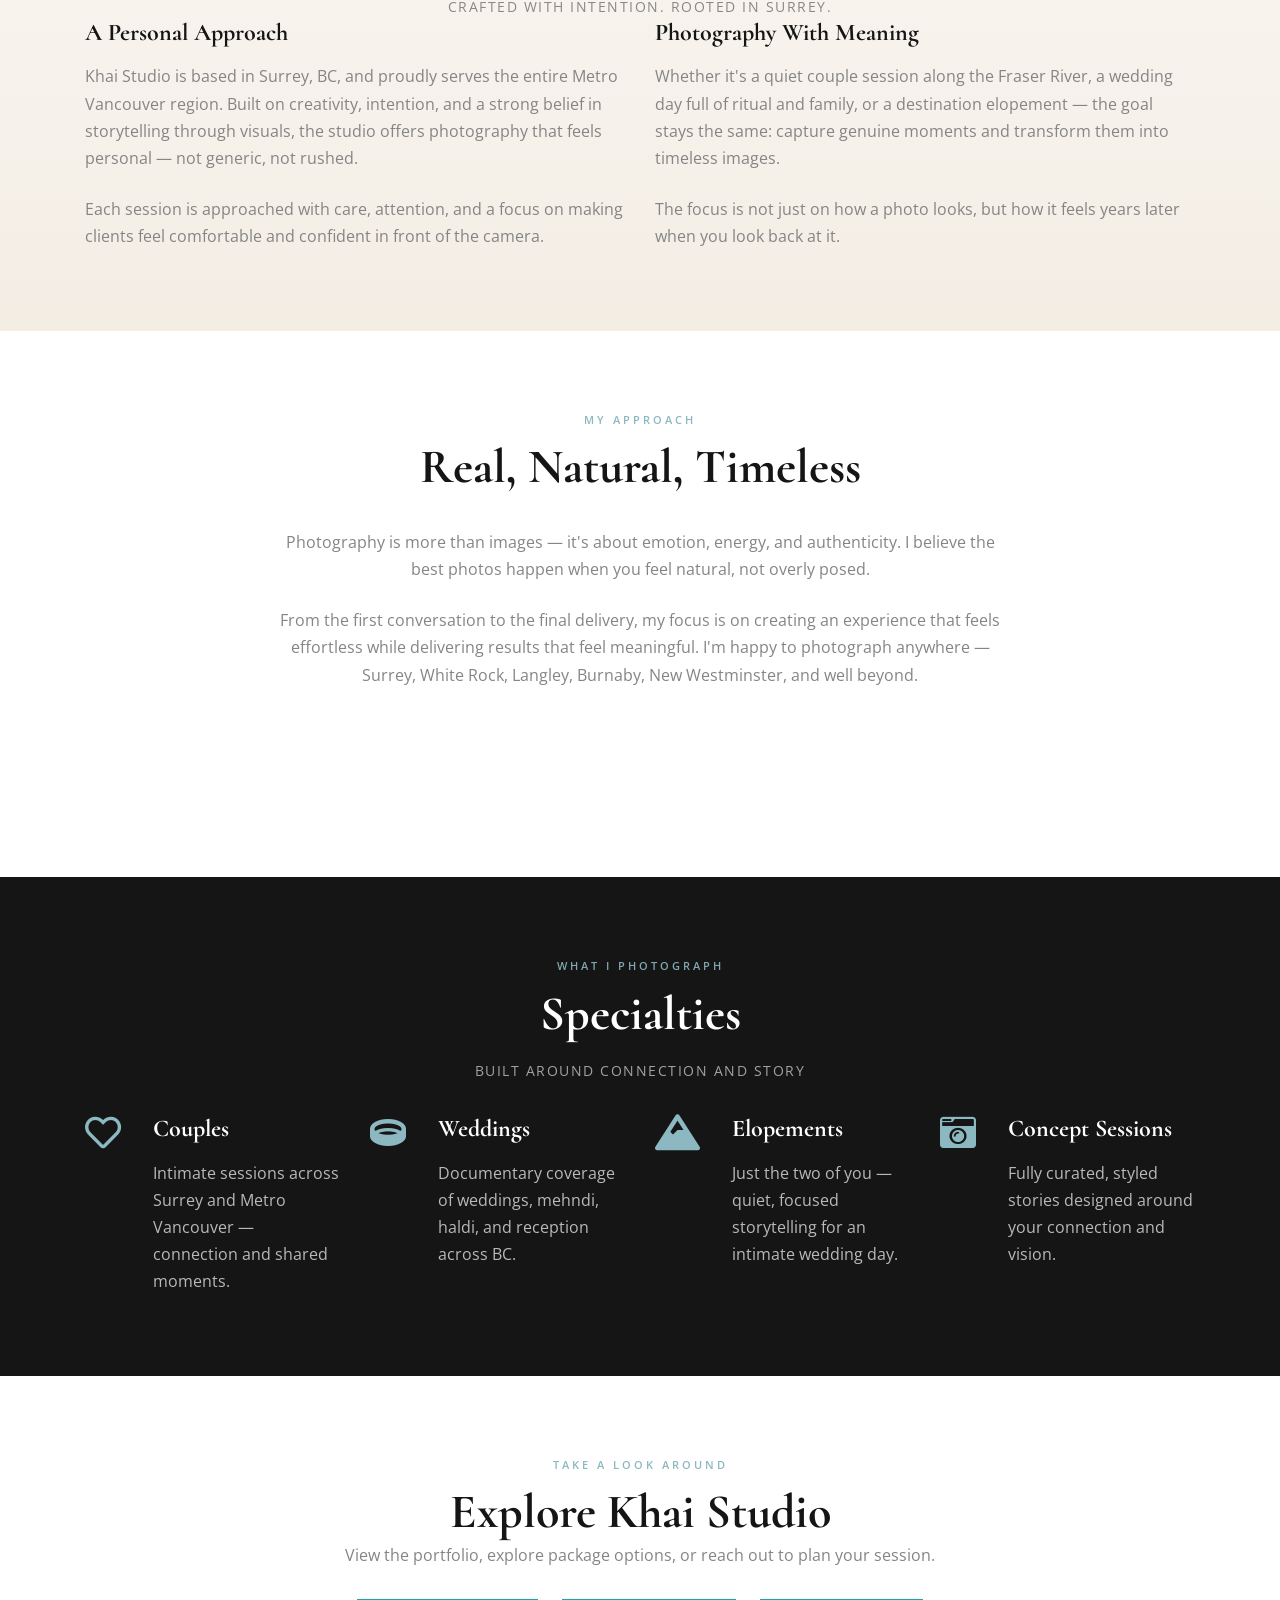
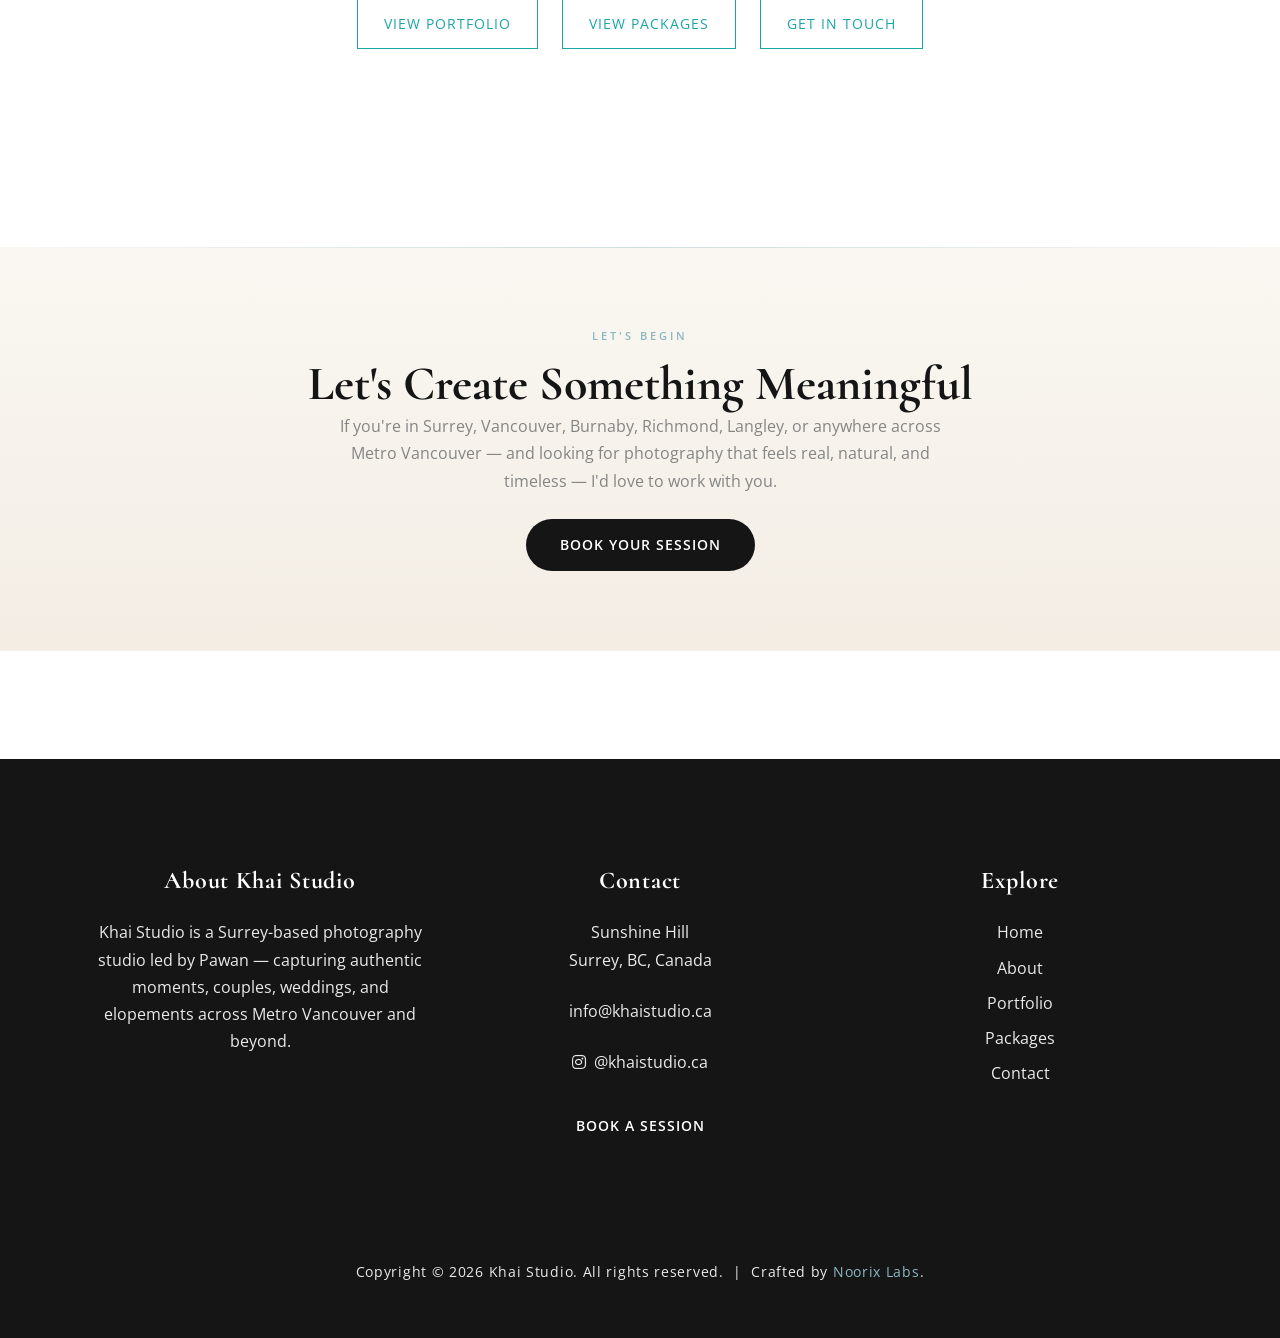
==== commit c9b661ad: "Khai Studio elevated design with packages, contact form, partials" ====
--- a/about.html
+++ b/about.html
@@ -1,237 +1,300 @@
 <!DOCTYPE html>
-<html lang="en-US">
+<html lang="en-CA">
 
 <head>
-  <meta charset="UTF-8">
-  <meta name="viewport" content="width=device-width, initial-scale=1.0">
-  <meta name="description" content="About Preepix Photography, a woman-owned photography studio in Metro Vancouver led by Pawan, capturing real moments, portraits, couples, events, and creative stories.">
-  <title>About Preepix Photography | Vancouver Photographer</title>
-
-  <link rel="preconnect" href="https://fonts.googleapis.com/">
-  <link rel="preconnect" href="https://fonts.gstatic.com/" crossorigin>
-  <link href="https://fonts.googleapis.com/css2?family=Cormorant:ital,wght@0,400;0,500;0,600;0,700;1,400;1,700&family=Open+Sans:ital,wght@0,400;0,600;0,700;1,400;1,700&display=swap" rel="stylesheet">
-
-  <link rel="stylesheet" href="css/bootstrap/css/bootstrap.css">
-  <link rel="stylesheet" href="css/fontawesome/css/all.css">
-  <link rel="stylesheet" href="js/owl-carousel/owl.carousel.css">
-  <link rel="stylesheet" href="style.css">
-
-  <link rel="icon" href="images/icons/favicon-32x32.png" sizes="32x32">
-  <link rel="icon" href="images/icons/favicon-192x192.png" sizes="192x192">
-  <link rel="apple-touch-icon-precomposed" href="images/icons/favicon-180x180.png">
+	<meta charset="UTF-8">
+	<meta name="viewport" content="width=device-width, initial-scale=1.0">
+
+	<title>About Pawan | Khai Studio — Surrey Photographer for Couples &amp; Weddings</title>
+	<meta name="description" content="Meet Pawan, the photographer behind Khai Studio. A Surrey-based storyteller serving Metro Vancouver couples, weddings, and elopements with intention and care.">
+	<meta name="keywords" content="Surrey photographer Pawan, about Khai Studio, woman photographer Surrey BC, Metro Vancouver wedding photographer, couples photographer">
+	<link rel="canonical" href="https://www.khaistudio.ca/about.html">
+
+	<meta name="geo.region" content="CA-BC">
+	<meta name="geo.placename" content="Surrey, British Columbia">
+	<meta name="geo.position" content="49.1044;-122.8011">
+	<meta name="ICBM" content="49.1044, -122.8011">
+
+	<meta property="og:type" content="profile">
+	<meta property="og:url" content="https://www.khaistudio.ca/about.html">
+	<meta property="og:title" content="About Pawan | Khai Studio — Surrey Photographer">
+	<meta property="og:description" content="Surrey-based photographer Pawan capturing couples, weddings, and elopements across Metro Vancouver.">
+	<meta property="og:image" content="https://www.khaistudio.ca/images/og-khaistudio.jpg">
+	<meta property="og:locale" content="en_CA">
+	<meta property="og:site_name" content="Khai Studio">
+
+	<script type="application/ld+json">
+	{
+		"@context": "https://schema.org",
+		"@type": "Person",
+		"name": "Pawan",
+		"jobTitle": "Photographer",
+		"worksFor": {
+			"@type": "LocalBusiness",
+			"name": "Khai Studio",
+			"url": "https://www.khaistudio.ca"
+		},
+		"url": "https://www.khaistudio.ca/about.html",
+		"sameAs": ["https://www.instagram.com/khaistudio.ca/"],
+		"address": {
+			"@type": "PostalAddress",
+			"addressLocality": "Surrey",
+			"addressRegion": "BC",
+			"addressCountry": "CA"
+		}
+	}
+	</script>
+
+	<script type="application/ld+json">
+	{
+		"@context": "https://schema.org",
+		"@type": "BreadcrumbList",
+		"itemListElement": [
+			{ "@type": "ListItem", "position": 1, "name": "Home", "item": "https://www.khaistudio.ca/" },
+			{ "@type": "ListItem", "position": 2, "name": "About", "item": "https://www.khaistudio.ca/about.html" }
+		]
+	}
+	</script>
+
+	<link rel="preconnect" href="https://fonts.googleapis.com/">
+	<link rel="preconnect" href="https://fonts.gstatic.com/" crossorigin>
+	<link href="https://fonts.googleapis.com/css2?family=Cormorant:ital,wght@0,400;0,500;0,600;0,700;1,400;1,700&family=Open+Sans:ital,wght@0,400;0,600;0,700&display=swap" rel="stylesheet">
+
+	<link rel="stylesheet" href="css/bootstrap/css/bootstrap.css">
+	<link rel="stylesheet" href="css/fontawesome/css/all.css">
+	<link rel="stylesheet" href="js/owl-carousel/owl.carousel.css">
+	<link rel="stylesheet" href="style.css">
+
+	<link rel="icon" href="images/icons/favicon-32x32.png" sizes="32x32">
+	<link rel="icon" href="images/icons/favicon-192x192.png" sizes="192x192">
+	<link rel="apple-touch-icon-precomposed" href="images/icons/favicon-180x180.png">
+
+	<!-- GA4 — replace G-XXXXXXXXXX with your real ID -->
+	<script async src="https://www.googletagmanager.com/gtag/js?id=G-XXXXXXXXXX"></script>
+	<script>
+		window.dataLayer = window.dataLayer || [];
+		function gtag(){dataLayer.push(arguments);}
+		gtag('js', new Date());
+		gtag('config', 'G-XXXXXXXXXX');
+	</script>
 </head>
 
 <body>
-
-  <div id="header"></div>
-
-  <!-- PAGE TOP -->
-  <div class="top-single-bkg" style="background-image:url('images/top-headers/top-about.jpg');">
-    <div class="inner-desc">
-      <div class="container">
-        <h1 class="post-title single-post-title">About Preepix</h1>
-        <span class="post-subtitle page-subtitle">
-          Capturing love in stillness and motion
-        </span>
-      </div>
-    </div>
-  </div>
-
-  <!-- PAGE CONTENT -->
-  <div class="page-holder custom-page-template page-full fullscreen-page clearfix">
-
-    <!-- INTRO -->
-    <section class="section-holder margin-b72 alignc">
-      <div class="container">
-        <div class="row">
-          <div class="col-lg-8 offset-lg-2">
-
-            <h2 class="section-title margin-b32">From a Spark to Storytelling</h2>
-
-            <p>
-              Preepix began from a simple spark — a deep passion for capturing moments that often go unnoticed. What started as curiosity quickly became a purpose: to turn real-life moments into memories that last forever.
-            </p>
-
-            <p>
-              I’m Pawan, a Vancouver-based photographer and the creative force behind Preepix. Every photo I take is driven by emotion, connection, and the desire to preserve stories in their most authentic form.
-            </p>
-
-          </div>
-        </div>
-      </div>
-    </section>
-
-    <!-- STUDIO STORY -->
-    <section class="section-holder margin-b72">
-      <div class="container">
-        <div class="row">
-
-          <div class="col-lg-6 margin-bm32">
-            <h2 class="section-title margin-b32">A Woman-Owned Photography Studio in Vancouver</h2>
-
-            <p>
-              Preepix is a woman-owned photography studio based in Metro Vancouver, built on passion, creativity, and a strong belief in storytelling through visuals.
-            </p>
-
-            <p>
-              Each session is approached with care, intention, and a focus on making clients feel comfortable and confident in front of the camera.
-            </p>
-          </div>
-
-          <div class="col-lg-6">
-            <h2 class="section-title margin-b32">Photography With Meaning</h2>
-
-            <p>
-              Whether it’s a quiet portrait, a couple’s connection, or a lively event, the goal remains the same — to capture genuine moments and transform them into timeless images.
-            </p>
-
-            <p>
-              The focus is not just on how a photo looks, but how it feels years later when you look back at it.
-            </p>
-          </div>
-
-        </div>
-      </div>
-    </section>
-
-    <!-- APPROACH -->
-    <section class="section-holder margin-b72 alignc">
-      <div class="container">
-        <div class="row">
-          <div class="col-lg-8 offset-lg-2">
-
-            <h2 class="section-title margin-b32">My Approach to Photography</h2>
-
-            <p>
-              Photography is more than just images — it’s about emotion, energy, and authenticity. I believe the best photos come when you feel natural, not overly posed.
-            </p>
-
-            <p>
-              From the first conversation to the final delivery, my focus is on creating an experience that feels effortless while delivering results that feel meaningful.
-            </p>
-
-          </div>
-        </div>
-      </div>
-    </section>
-
-    <!-- SPECIALTIES -->
-    <section class="section-holder">
-      <div class="container">
-        <div class="row margin-b54min">
-
-          <div class="col-md-6 col-lg-3">
-            <div class="icon-box-2-wrapper">
-              <div class="icon-box-2-icon icon-color"><i class="fas fa-camera-retro"></i></div>
-              <div class="icon-box-2-content">
-                <h3 class="box-title">Portraits</h3>
-                <p>Natural portraits focused on personality, confidence, and real expression.</p>
-              </div>
-            </div>
-          </div>
-
-          <div class="col-md-6 col-lg-3">
-            <div class="icon-box-2-wrapper">
-              <div class="icon-box-2-icon icon-color"><i class="far fa-heart"></i></div>
-              <div class="icon-box-2-content">
-                <h3 class="box-title">Couples</h3>
-                <p>Emotional couple sessions that capture connection, comfort, and shared moments.</p>
-              </div>
-            </div>
-          </div>
-
-          <div class="col-md-6 col-lg-3">
-            <div class="icon-box-2-wrapper">
-              <div class="icon-box-2-icon icon-color"><i class="fas fa-users"></i></div>
-              <div class="icon-box-2-content">
-                <h3 class="box-title">Events</h3>
-                <p>Event photography that preserves atmosphere, details, and important memories.</p>
-              </div>
-            </div>
-          </div>
-
-          <div class="col-md-6 col-lg-3">
-            <div class="icon-box-2-wrapper">
-              <div class="icon-box-2-icon icon-color"><i class="fas fa-sparkles"></i></div>
-              <div class="icon-box-2-content">
-                <h3 class="box-title">Creative Shoots</h3>
-                <p>Custom creative sessions shaped around your personal vision and story.</p>
-              </div>
-            </div>
-          </div>
-
-        </div>
-      </div>
-    </section>
-
-    <!-- LINKS CTA -->
-    <section class="section-holder alignc">
-      <div class="container">
-        <h2>Explore Preepix</h2>
-        <p>
-          View the portfolio, explore package options, or reach out to plan your session.
-        </p>
-
-       <div class="about-cta-links">
-  <a href="gallery.html" class="cta-btn">View Portfolio</a>
-  <a href="packages.html" class="cta-btn">View Packages</a>
-  <a href="contact.html" class="cta-btn">Get in Touch</a>
-</div>
-      </div>
-    </section>
-
-    <!-- FINAL CTA -->
-    <section class="section-holder alignc">
-      <div class="container">
-        <h2>Let’s Create Something Meaningful</h2>
-        <p>
-          If you’re looking for photography that feels real, natural, and timeless — I’d love to work with you.
-        </p>
-        <a href="contact.html" class="view-more">Book Your Session</a>
-      </div>
-    </section>
-
-  </div>
-
-  <div id="footer"></div>
-
-  <!-- JS -->
-  <script src="js/jquery.js"></script>
-  <script src="js/jquery-migrate.min.js"></script>
-  <script src="css/bootstrap/js/popper.js"></script>
-  <script src="css/bootstrap/js/bootstrap.js"></script>
-  <script src="js/easing.js"></script>
-  <script src="js/fitvids.js"></script>
-  <script src="js/owl-carousel/owl.carousel.js"></script>
-  <script src="js/isotope.js"></script>
-  <script src="js/simple-lightbox.js"></script>
-
-  <script>
-    document.addEventListener("DOMContentLoaded", function () {
-      fetch("partials/header.html")
-        .then(res => res.text())
-        .then(data => {
-          document.getElementById("header").innerHTML = data;
-
-          const script = document.createElement("script");
-          script.src = "js/init.js";
-          document.body.appendChild(script);
-        });
-    });
-  </script>
-
-  <script>
-    document.addEventListener("DOMContentLoaded", function () {
-      fetch("partials/footer.html")
-        .then(res => res.text())
-        .then(data => {
-          document.getElementById("footer").innerHTML = data;
-        });
-    });
-  </script>
-
-  <script src="js/jquery.form.min.js"></script>
-  <script src="js/contactform.js"></script>
-
+	<div id="header"></div>
+
+	<!-- PAGE TOP -->
+	<div class="top-single-bkg" style="background-image:url('images/top-headers/top-about.jpg');">
+		<div class="inner-desc">
+			<div class="container">
+				<h1 class="post-title single-post-title">About Khai Studio</h1>
+				<span class="post-subtitle page-subtitle">Surrey-based photographer capturing love in stillness and motion</span>
+			</div>
+		</div>
+	</div>
+
+	<!-- PAGE CONTENT -->
+	<div class="page-holder custom-page-template page-full fullscreen-page clearfix">
+
+		<!-- INTRO -->
+		<section class="section-holder margin-b72 alignc">
+			<div class="container">
+				<div class="row">
+					<div class="col-lg-8 offset-lg-2">
+						<span class="eyebrow">Meet Pawan</span>
+						<h2 class="section-title margin-b32">From a Spark to Storytelling</h2>
+						<p>
+							Khai Studio began from a simple spark — a deep passion for capturing
+							the moments that often go unnoticed. What started as curiosity quickly became
+							a purpose: to turn real life into memories that last forever.
+						</p>
+						<p>
+							I'm Pawan, a Surrey-based photographer and the creative force behind Khai Studio.
+							I serve couples, families, and storytellers across Metro Vancouver — Surrey, Langley,
+							Vancouver, Burnaby, Richmond, Coquitlam, and beyond.
+							Every photograph I take is driven by emotion, connection, and the desire to preserve
+							your story in its most authentic form.
+						</p>
+					</div>
+				</div>
+			</div>
+		</section>
+
+		<!-- STUDIO STORY — cream contrast section -->
+		<section class="pkg-bg-cream">
+			<div class="container">
+				<span class="eyebrow">The Studio</span>
+				<h2 class="packages-section-title section-title">A Studio Built on Story</h2>
+				<p class="packages-section-subtitle">Crafted with intention. Rooted in Surrey.</p>
+
+				<div class="row">
+
+					<div class="col-lg-6 margin-bm32">
+						<h3 style="font-family: 'Cormorant', serif; font-size: 1.5rem; color: #151515; margin-bottom: 16px;">A Personal Approach</h3>
+						<p>
+							Khai Studio is based in Surrey, BC, and proudly serves the entire
+							Metro Vancouver region. Built on creativity, intention, and a strong belief in
+							storytelling through visuals, the studio offers photography that feels personal —
+							not generic, not rushed.
+						</p>
+						<p>
+							Each session is approached with care, attention, and a focus on making clients feel
+							comfortable and confident in front of the camera.
+						</p>
+					</div>
+
+					<div class="col-lg-6">
+						<h3 style="font-family: 'Cormorant', serif; font-size: 1.5rem; color: #151515; margin-bottom: 16px;">Photography With Meaning</h3>
+						<p>
+							Whether it's a quiet couple session along the Fraser River, a wedding day full of ritual
+							and family, or a destination elopement — the goal stays the same:
+							capture genuine moments and transform them into timeless images.
+						</p>
+						<p>
+							The focus is not just on how a photo looks, but how it feels years later when you look back at it.
+						</p>
+					</div>
+
+				</div>
+			</div>
+		</section>
+
+		<!-- APPROACH -->
+		<section class="section-holder alignc" style="padding: 80px 0;">
+			<div class="container">
+				<div class="row">
+					<div class="col-lg-8 offset-lg-2">
+						<span class="eyebrow">My Approach</span>
+						<h2 class="section-title margin-b32">Real, Natural, Timeless</h2>
+						<p>
+							Photography is more than images — it's about emotion, energy, and authenticity.
+							I believe the best photos happen when you feel natural, not overly posed.
+						</p>
+						<p>
+							From the first conversation to the final delivery, my focus is on creating an experience
+							that feels effortless while delivering results that feel meaningful.
+							I'm happy to photograph anywhere — Surrey, White Rock, Langley, Burnaby,
+							New Westminster, and well beyond.
+						</p>
+					</div>
+				</div>
+			</div>
+		</section>
+
+		<!-- SPECIALTIES — dark contrast section -->
+		<section class="pkg-bg-dark">
+			<div class="container">
+				<span class="eyebrow eyebrow-on-dark">What I Photograph</span>
+				<h2 class="packages-section-title section-title">Specialties</h2>
+				<p class="packages-section-subtitle">Built around connection and story</p>
+
+				<div class="row margin-b54min" style="margin-top: 32px;">
+
+					<div class="col-md-6 col-lg-3">
+						<div class="icon-box-2-wrapper">
+							<div class="icon-box-2-icon icon-color"><i class="far fa-heart"></i></div>
+							<div class="icon-box-2-content">
+								<h3 class="box-title" style="color: #fff;">Couples</h3>
+								<p style="color: rgba(255,255,255,0.7);">Intimate sessions across Surrey and Metro Vancouver — connection and shared moments.</p>
+							</div>
+						</div>
+					</div>
+
+					<div class="col-md-6 col-lg-3">
+						<div class="icon-box-2-wrapper">
+							<div class="icon-box-2-icon icon-color"><i class="fas fa-ring"></i></div>
+							<div class="icon-box-2-content">
+								<h3 class="box-title" style="color: #fff;">Weddings</h3>
+								<p style="color: rgba(255,255,255,0.7);">Documentary coverage of weddings, mehndi, haldi, and reception across BC.</p>
+							</div>
+						</div>
+					</div>
+
+					<div class="col-md-6 col-lg-3">
+						<div class="icon-box-2-wrapper">
+							<div class="icon-box-2-icon icon-color"><i class="fas fa-mountain"></i></div>
+							<div class="icon-box-2-content">
+								<h3 class="box-title" style="color: #fff;">Elopements</h3>
+								<p style="color: rgba(255,255,255,0.7);">Just the two of you — quiet, focused storytelling for an intimate wedding day.</p>
+							</div>
+						</div>
+					</div>
+
+					<div class="col-md-6 col-lg-3">
+						<div class="icon-box-2-wrapper">
+							<div class="icon-box-2-icon icon-color"><i class="fas fa-camera-retro"></i></div>
+							<div class="icon-box-2-content">
+								<h3 class="box-title" style="color: #fff;">Concept Sessions</h3>
+								<p style="color: rgba(255,255,255,0.7);">Fully curated, styled stories designed around your connection and vision.</p>
+							</div>
+						</div>
+					</div>
+
+				</div>
+			</div>
+		</section>
+
+		<!-- CTA LINKS -->
+		<section class="section-holder alignc" style="padding: 80px 0;">
+			<div class="container">
+				<span class="eyebrow">Take a Look Around</span>
+				<h2>Explore Khai Studio</h2>
+				<p>View the portfolio, explore package options, or reach out to plan your session.</p>
+				<div class="about-cta-links">
+					<a href="gallery.html" class="cta-btn">View Portfolio</a>
+					<a href="packages.html" class="cta-btn">View Packages</a>
+					<a href="contact.html" class="cta-btn">Get in Touch</a>
+				</div>
+			</div>
+		</section>
+
+		<!-- FINAL CTA — cream -->
+		<section class="pkg-bg-cream">
+			<div class="container alignc">
+				<span class="eyebrow">Let's Begin</span>
+				<h2>Let's Create Something Meaningful</h2>
+				<p style="max-width: 640px; margin: 0 auto 24px;">
+					If you're in Surrey, Vancouver, Burnaby, Richmond, Langley, or anywhere across
+					Metro Vancouver — and looking for photography that feels real, natural, and timeless —
+					I'd love to work with you.
+				</p>
+				<a href="contact.html" class="view-more">Book Your Session</a>
+			</div>
+		</section>
+
+	</div>
+
+	<div id="footer"></div>
+
+	<script src="js/jquery.js"></script>
+	<script src="js/jquery-migrate.min.js"></script>
+	<script src="css/bootstrap/js/popper.js"></script>
+	<script src="css/bootstrap/js/bootstrap.js"></script>
+	<script src="js/easing.js"></script>
+	<script src="js/fitvids.js"></script>
+	<script src="js/owl-carousel/owl.carousel.js"></script>
+	<script src="js/isotope.js"></script>
+	<script src="js/simple-lightbox.js"></script>
+
+	<script>
+		document.addEventListener("DOMContentLoaded", function () {
+			fetch("partials/header.html")
+				.then(function (r) { return r.text(); })
+				.then(function (html) {
+					document.getElementById("header").innerHTML = html;
+					var s = document.createElement("script");
+					s.src = "js/init.js";
+					document.body.appendChild(s);
+				});
+			fetch("partials/footer.html")
+				.then(function (r) { return r.text(); })
+				.then(function (html) {
+					document.getElementById("footer").innerHTML = html;
+				});
+		});
+	</script>
+
+	<script src="js/jquery.form.min.js"></script>
+	<script src="js/contactform.js"></script>
 </body>
+
 </html>
--- a/style.css
+++ b/style.css
@@ -1,57 +1,57 @@
-/*
-Gleam Portfolio Photography HTML Template
-Version: 2.0.0
-Author: MatchThemes
-https://matchthemes.com
-*/
-
-/*************************************
-
-	0. FONT & COLOR OPTIONS
- 
-  	1. MAIN STYLES
-	
-	2. HEADER
-	
-	3. HOME
-	
-	4. PAGES
-	
-		4.1 ALBUMS
-		
-		4.2 GALLERY
-
-	5. BLOG
-	
-	6. FOOTER
-	
-	7. OTHER
-	
-	8. RESPONSIVE MEDIA QUERIES
- 
-************************************/
-
-/**
-* #0. # FONT & COLOR OPTIONS
-*
-* 
-*/
-
-:root {  
-	--body-font: Open Sans, sans-serif;
+/* ═══════════════════════════════════════════════════════════════════════
+   KHAI STUDIO PHOTOGRAPHY — style.css
+   ───────────────────────────────────────────────────────────────────────
+   Based on Gleam Portfolio theme by MatchThemes v2.0.0
+   Customized for Khai Studio — Surrey & Metro Vancouver Photographer
+   ───────────────────────────────────────────────────────────────────────
+
+   TABLE OF CONTENTS
+   ─────────────────
+   0.  VARIABLES & RESET
+   1.  TYPOGRAPHY
+   2.  GLOBAL ELEMENTS
+   3.  HEADER & NAVIGATION
+   4.  LOGO (size + swap)
+   5.  MOBILE MENU
+   6.  SOCIAL ICONS
+   7.  HOME SLIDER
+   8.  PARALLAX SECTIONS
+   9.  ICON BOXES
+   10. PAGE HEADERS
+   11. GALLERY / PORTFOLIO
+   12. PACKAGES PAGE (Khai Studio)
+   13. CONTACT FORM
+   14. THANK YOU PAGE
+   15. SIDEBAR
+   16. FOOTER
+   17. FLOATING CONTACT BUTTONS (Khai Studio)
+   18. UTILITIES & HELPERS
+   19. OWL CAROUSEL
+   20. SIMPLE LIGHTBOX
+   21. RESPONSIVE / MEDIA QUERIES
+═══════════════════════════════════════════════════════════════════════ */
+
+
+/* ═══════════════════════════════════════════════════════════════════════
+   0. VARIABLES & RESET
+═══════════════════════════════════════════════════════════════════════ */
+
+:root {
+	--body-font: 'Open Sans', sans-serif;
 	--body-color: #858585;
-	--body-background: #ffffff;   
-	--body-font-size: 16px;   
+	--body-background: #ffffff;
+	--body-font-size: 16px;
 	--body-line-height: 1.7;
-	--headings-font: Cormorant, serif;
-	--headings-color: #151515; 
+	--headings-font: 'Cormorant', serif;
+	--headings-color: #151515;
 	--primary-color: #8bb8c1;
+	--primary-dark: #1BA6A6;
 	--extra-color1: #acdae2;
 	--white-color: #ffffff;
 	--menu-normal-color: #ffffff;
 	--menu-hover-color: #ffffff;
 	--submenu-background-color: #ffffff;
-	--submenu-normal-color: #0e1219;	
+	--submenu-normal-color: #0e1219;
 	--submenu-hover-color: #8bb8c1;
 	--footer-background-color: #151515;
 	--footer-color: #eaeaea;
@@ -64,280 +64,45 @@
 	--headings-h6-size: 1rem;
 }
 
-
-/**
-* #1.# MAIN STYLES
-*
-* 
-*/
-
-/* RESET STYLES */
-
-*,
-html,
-body,
-div,
-dl,
-dt,
-dd,
-ul,
-ol,
-li,
-h1,
-h2,
-h3,
-h4,
-h5,
-h6,
-pre,
-form,
-label,
-fieldset,
-input,
-p,
-blockquote,
-th,
-td {
+* {
+	-webkit-box-sizing: border-box;
+	-moz-box-sizing: border-box;
+	box-sizing: border-box;
+}
+
+*, html, body, div, dl, dt, dd, ul, ol, li,
+h1, h2, h3, h4, h5, h6, pre, form, label,
+fieldset, input, p, blockquote, th, td {
 	margin: 0;
 	padding: 0;
 }
 
-table {
-	border-collapse: collapse;
-	border-spacing: 0;
-}
-
-fieldset,
-img {
-	border: 0;
-}
-
-address,
-caption,
-cite,
-code,
-dfn,
-th,
-var {
-	font-style: normal;
-	font-weight: normal;
-}
-
-address {
-	font-style: italic;
-}
-
-caption,
-th {
-	text-align: left;
-}
-
-h1,
-h2,
-h3,
-h4,
-h5,
-h6 {
-	font-weight: normal;
-}
-
-q:before,
-q:after {
-	content: '';
-}
-
-strong,
-b {
-	font-weight: bold;
-}
-
-em,
-cite {
-	font-style: italic;
-}
-
-cite {
-	display: block;
-}
-
-strike,
-del {
-	text-decoration: line-through;
-}
-
-sup {
-	font-size: 11px;
-	position: relative;
-	vertical-align: top;
-	top: 5px;
-}
-
-sub {
-	bottom: 5px;
-	font-size: 11px;
-	position: relative;
-	vertical-align: bottom;
-}
-
-.italic {
-	font-style: italic;
-}
-
-button,
-input,
-select,
-textarea {
-	font-size: 100%;
-	margin: 0;
-	vertical-align: baseline;
-	*vertical-align: middle;
-}
-
-.no-margin {
-	margin: 0 !important;
-}
-
-.no-bottom {
-	margin-bottom: 0;
-}
-
-.no-padding {
-	padding: 0;
-}
-
-.column-clear {
-	clear: both;
-}
-
-.wp-caption {
-	max-width: 100%;
-}
-
-.sticky {
-	position: relative;
-}
-
-.wp-caption-text,
-.gallery-caption {
-	color: #999999;
-	font-size: 14px;
-	text-align: center;
-	margin-top: 24px;
-	font-style: italic;
-	font-weight: 300;
-}
-
-.gallery-columns-6 .gallery-caption,
-.gallery-columns-7 .gallery-caption,
-.gallery-columns-8 .gallery-caption,
-.gallery-columns-9 .gallery-caption {
-	display: none;
-}
-
-.bypostauthor .comment-body {
-	border-color: 1px solid #fff;
-}
-
-.screen-reader-text {
-	clip: rect(1px, 1px, 1px, 1px);
-	height: 1px;
-	overflow: hidden;
-	position: absolute !important;
-	width: 1px;
-	word-wrap: normal !important;
-}
-
-.screen-reader-text:hover,
-.screen-reader-text:active,
-.screen-reader-text:focus {
-	display: block;
-	top: 5px;
-	left: 5px;
-	width: auto;
-	height: auto;
-	padding: 1em 1.5em;
-	font-size: 0.8em;
-	line-height: normal;
-	color: #21759b;
-	background-color: #f1f1f1;
-	border-radius: 3px;
-	box-shadow: 0 0 2px 2px rgba(0, 0, 0, 0.6);
-	clip: auto !important;
-	text-decoration: none;
-	z-index: 100000;
-	/* Above WP toolbar */
-}
-
-.alignright {
-	float: right;
-	margin: 4px 0 0 24px;
-}
-
-.alignleft {
-	float: left;
-	margin: 4px 24px 0 0;
-}
-
-.aligncenter {
-	margin: 24px auto;
-	text-align: center;
-	display: block;
-}
-
-hr {
-	margin-top: 24px;
-	margin-bottom: 24px;
-	border: 0;
-	border-top: 1px solid #e9e9e9;
-}
-
-pre,
-code {
-	background: #eee;
-	color: #151515;
-	font-family: "Courier New", Courier, monospace;
-	padding: 8px;
-	font-size: 13px;
-}
-
-pre {
-	margin-bottom: 24px;
-	overflow: auto;
-	padding: 24px;
-	white-space: pre-wrap;
-}
-
-article,
-aside,
-figure,
-footer,
-header,
-hgroup,
-nav,
-section {
-	display: block;
-}
-
-* {
-	-webkit-box-sizing: border-box;
-	/* Safari/Chrome, other WebKit */
-	-moz-box-sizing: border-box;
-	/* Firefox, other Gecko */
-	box-sizing: border-box;
-	/* Opera/IE 8+ */
-}
+table { border-collapse: collapse; border-spacing: 0; }
+fieldset, img { border: 0; }
+address, caption, cite, code, dfn, th, var { font-style: normal; font-weight: normal; }
+caption, th { text-align: left; }
+h1, h2, h3, h4, h5, h6 { font-weight: normal; }
+q:before, q:after { content: ''; }
+strong, b { font-weight: bold; }
+em, cite { font-style: italic; }
+cite { display: block; }
+strike, del { text-decoration: line-through; }
+article, aside, figure, footer, header, hgroup, nav, section { display: block; }
+
+
+/* ═══════════════════════════════════════════════════════════════════════
+   1. TYPOGRAPHY
+═══════════════════════════════════════════════════════════════════════ */
 
 html {
 	-moz-osx-font-smoothing: grayscale;
 	-webkit-font-smoothing: antialiased;
-	font-smoothing: antialiased;
 	text-rendering: optimizeLegibility;
 }
 
 body {
 	-moz-osx-font-smoothing: grayscale;
 	-webkit-font-smoothing: antialiased;
-	font-smoothing: antialiased;
 	-webkit-text-size-adjust: 100%;
 	-webkit-overflow-scrolling: touch;
 	text-rendering: optimizeLegibility;
@@ -350,138 +115,41 @@
 	overflow-x: hidden;
 }
 
-.h1,
-.h2,
-.h3,
-.h4,
-.h5,
-.h6,
-h1,
-h2,
-h3,
-h4,
-h5,
-h6 {
-  font-weight:700;
- font-family: var(--headings-font);
- line-height:1.2;
- color:var(--headings-color);
-}
-.h1,
-h1 {
- font-size:var(--headings-h1-size);
-}
-.h2,
-h2 {
- font-size:var(--headings-h2-size);
-}
-.h3,
-h3 {
- font-size:var(--headings-h3-size);
-}
-.h4,
-h4 {
- font-size:var(--headings-h4-size);
-}
-.h5,
-h5 {
- font-size:var(--headings-h5-size);
-}
-.h6,
-h6 {
- font-size:var(--headings-h6-size);
-}
-.lead {
- font-size:1.25rem;
- font-weight:400;
-}
-.display-1 {
- font-size:6rem;
- font-weight:700;
- line-height:1;
-}
-.display-2 {
- font-size:5.5rem;
- font-weight:700;
- line-height:1;
-}
+h1, h2, h3, h4, h5, h6,
+.h1, .h2, .h3, .h4, .h5, .h6 {
+	font-weight: 700;
+	font-family: var(--headings-font);
+	line-height: 1.2;
+	color: var(--headings-color);
+}
+
+h1, .h1 { font-size: var(--headings-h1-size); }
+h2, .h2 { font-size: var(--headings-h2-size); }
+h3, .h3 { font-size: var(--headings-h3-size); }
+h4, .h4 { font-size: var(--headings-h4-size); }
+h5, .h5 { font-size: var(--headings-h5-size); }
+h6, .h6 { font-size: var(--headings-h6-size); }
+
+.lead { font-size: 1.25rem; font-weight: 400; }
+.display-1 { font-size: 6rem;   font-weight: 700; line-height: 1; }
+.display-2 { font-size: 5.5rem; font-weight: 700; line-height: 1; }
 .display-3,
 .slider-text h1,
 .single-post-title {
- font-size:4.5rem;
- font-weight:700;
- line-height:1;
-}
-.display-4 {
- font-size:3.5rem;
- font-weight:700;
- line-height:1;
-}
-
-.single-post-content h1,
-.single-post-content h2,
-.single-post-content h3,
-.single-post-content h4,
-.single-post-content h5,
-.single-post-content h6 {
-	margin-bottom: 32px;
-}
-
-a,
-.pcolor {
-	color: var(--primary-color);
-}
-
-p a {
-	text-decoration: none;
-}
-
-a:hover,
-p a:hover {
-	color: var(--primary-color);
-	text-decoration: none;
-}
-
-a:active,
-a:focus {
-	outline: none;
-	text-decoration: none;
-}
-
-ul,
-ol {
-	margin: 0 0 16px 24px;
-}
-
-ul li,
-ol li{
-	margin-bottom: 8px;
-}
-
-.list-circle{
-	margin: 0 0 24px 0;
-}
-.list-circle li{
-		list-style: none;
-		position: relative;
-		padding-left: 16px;
-}
-.list-circle li:before{
-		content:'';
-		position: absolute;
-		left: 0;
-		top: 50%;
-		width: 5px;
-		height: 5px;
-		background: var(--primary-color);
-		border-radius: 99em;
-		
-		-webkit-transform: translateY(-50%);
-	-moz-transform: translateY(-50%);
-	-ms-transform: translateY(-50%);
-	-o-transform: translateY(-50%);
-	transform: translateY(-50%);
-}
+	font-size: 4.5rem;
+	font-weight: 700;
+	line-height: 1;
+}
+.display-4 { font-size: 3.5rem; font-weight: 700; line-height: 1; }
+
+p, ul, ol { margin-bottom: 24px; }
+div p:last-of-type { margin-bottom: 0; }
+
+ul, ol { margin: 0 0 16px 24px; }
+ul li, ol li { margin-bottom: 8px; }
+
+dl dt { margin-bottom: 0; }
+dl dd { margin-left: 16px; margin-bottom: 24px; }
 
 blockquote {
 	font-size: 24px;
@@ -494,24 +162,15 @@
 	padding-left: 54px;
 }
 
-blockquote:before{
+blockquote:before {
 	content: "";
 	display: inline-block;
-	margin-right: 0;
-	font-size: 28px;
-	font-style: normal;
-	font-weight: 400;
-	color: var(--primary-color);
 	width: 5px;
 	height: 100%;
 	background: var(--primary-color);
 	position: absolute;
 	left: 0;
 	top: 50%;
-	-webkit-transform: translateY(-50%);
-	-moz-transform: translateY(-50%);
-	-ms-transform: translateY(-50%);
-	-o-transform: translateY(-50%);
 	transform: translateY(-50%);
 }
 
@@ -525,62 +184,63 @@
 	margin-top: 16px;
 }
 
-p,
-ul,
-ol {
+pre, code {
+	background: #eee;
+	color: #151515;
+	font-family: "Courier New", Courier, monospace;
+	padding: 8px;
+	font-size: 13px;
+}
+
+pre {
 	margin-bottom: 24px;
-}
-
-div p:last-of-type{
-	margin-bottom: 0;
-}
-
-/* definition lists */
-dl dt {
-	margin-bottom: 0;
-}
-
-dl dd {
-	margin-left: 16px;
-	margin-bottom: 24px;
-}
-
-/* tables */
+	overflow: auto;
+	padding: 24px;
+	white-space: pre-wrap;
+}
+
+
+/* ═══════════════════════════════════════════════════════════════════════
+   2. GLOBAL ELEMENTS
+═══════════════════════════════════════════════════════════════════════ */
+
+a, .pcolor { color: var(--primary-color); }
+p a { text-decoration: none; }
+
+a:hover, p a:hover {
+	color: var(--primary-color);
+	text-decoration: none;
+}
+
+a:active, a:focus { outline: none; text-decoration: none; }
+
 table {
 	border: 1px solid #e9e9e9;
 	font-size: 16px;
 	width: 100%;
 	text-align: center;
 	margin-bottom: 24px;
-	border-collapse: collapse;
-}
-
-table caption {
-	margin-bottom: 24px;
-	text-align: center;
-}
-
-table th,
-table td {
+}
+
+table th, table td {
 	border-bottom: 1px solid #e9e9e9;
 	border-right: 1px solid #e9e9e9;
 	text-align: center;
 	padding: 16px;
 }
 
-table th {
-	font-weight: bold;
-}
-
-a,
-.view-more,
-#submit,
-.wpcf7-submit,
-.white-btn,
-.post-password-form input[type="submit"],
-.send-btn,
-.post-image a:before,
-.gallery-post a:after,
+table th { font-weight: bold; }
+
+hr {
+	margin-top: 24px;
+	margin-bottom: 24px;
+	border: 0;
+	border-top: 1px solid #e9e9e9;
+}
+
+/* Smooth transition mixin used throughout */
+a, .view-more, #submit, .wpcf7-submit, .white-btn,
+.post-image a:before, .gallery-post a:after,
 .grid-item-v2 .grid-item-img-v2:after,
 .grid-item-v2 .port-caption-v2,
 .grid-item-v3 .port-caption-v3,
@@ -590,28 +250,27 @@
 .port-item-htext-v2 .port-img:after,
 .port-item-htext-v2 .port-img-v2 img {
 	-webkit-backface-visibility: hidden;
-	-webkit-transition: all 1s cubic-bezier(0.25, 1, 0.35, 1) 0s;
-	-moz-transition: all 1s cubic-bezier(0.25, 1, 0.35, 1) 0s;
-	-o-transition: all 1s cubic-bezier(0.25, 1, 0.35, 1) 0s;
-	-ms-transition: all 1s cubic-bezier(0.25, 1, 0.35, 1) 0s;
 	transition: all 1s cubic-bezier(0.25, 1, 0.35, 1) 0s;
 }
 
-/**
-* #2.# HEADER
-*
-* 
-*/
+
+/* ═══════════════════════════════════════════════════════════════════════
+   3. HEADER & NAVIGATION
+═══════════════════════════════════════════════════════════════════════ */
 
 .main-header {
-    position: absolute;
-    top: 0;
-    left: 0;
-    width: 100%;
-    z-index: 100;
-}
-
-/*** menu large screens ***/
+	position: absolute;
+	top: 0;
+	left: 0;
+	width: 100%;
+	z-index: 100;
+}
+
+.header-container {
+	display: flex;
+	align-items: center;
+}
+
 .menu-nav {
 	margin: 0;
 	font-size: 0;
@@ -628,9 +287,7 @@
 	text-transform: uppercase;
 }
 
-.menu-nav li:first-child {
-	margin-left: 0;
-}
+.menu-nav li:first-child { margin-left: 0; }
 
 .menu-nav li a {
 	color: var(--menu-normal-color);
@@ -639,21 +296,15 @@
 }
 
 .menu-nav li a:before {
-    position: absolute;
-    display: block;
-    bottom: 28px;
-    left: 0;
-    width: 0;
-    border-top: 1px solid var(--menu-normal-color);
-    content: '';
-    -webkit-backface-visibility: hidden;
-    -webkit-transition: all .5s cubic-bezier(.25,1,.35,1) 0s;
-    -moz-transition: all .5s cubic-bezier(.25,1,.35,1) 0s;
-    -o-transition: all .5s cubic-bezier(.25,1,.35,1) 0s;
-    -ms-transition: all .5s cubic-bezier(.25,1,.35,1) 0s;
-    transition: all .5s cubic-bezier(.25,1,.35,1) 0s;
-}
-
+	position: absolute;
+	display: block;
+	bottom: 28px;
+	left: 0;
+	width: 0;
+	border-top: 1px solid var(--menu-normal-color);
+	content: '';
+	transition: all 0.5s cubic-bezier(0.25, 1, 0.35, 1) 0s;
+}
 
 .menu-nav li a:hover,
 .menu-nav > li:hover > a,
@@ -664,95 +315,121 @@
 
 .menu-nav > li:hover > a:before,
 .menu-nav li.current-menu-item > a:before {
-
-    left: 0;
-    width: 100%;
-    border-color: var(--menu-hover-color);
-
-}
-
-.menu-nav ul {
-	display: none;
-	margin: 0;
-	padding: 28px 0;
-	width: 265px;
-	text-align: left;
-	position: absolute;
-	top: 72px;
-	left: -36px;
-	background: var(--submenu-background-color);
-	z-index: 5;
-	-webkit-box-shadow: 1px 1px 15px 0 rgba(0, 0, 0, 0.05);
-	box-shadow: 1px 1px 15px 0 rgba(0, 0, 0, 0.05);
-}
-
-.menu-nav ul li {
+	left: 0;
+	width: 100%;
+	border-color: var(--menu-hover-color);
+}
+
+.nav-holder-1 { text-align: center; }
+
+
+/* ── Fixed top (when scrolling — theme adds this class) ── */
+
+.nav-fixed-top {
+	position: fixed;
+	top: 0;
+	right: 0;
+	left: 0;
+	z-index: 1030;
+	background: #fff;
+	margin-top: 0;
+	transition: all 0.3s cubic-bezier(0.25, 1, 0.35, 1) 0s;
+}
+
+.nav-fixed-top .menu-nav li a,
+.no-top-image .menu-nav li a {
+	color: #151515;
+}
+
+.nav-fixed-top .menu-nav li a:hover,
+.nav-fixed-top .menu-nav > li:hover > a,
+.nav-fixed-top .menu-nav > li.current-menu-item > a,
+.no-top-image .menu-nav li a:hover,
+.no-top-image .menu-nav > li:hover > a,
+.no-top-image .menu-nav > li.current-menu-item > a {
+	background: none;
+	color: #151515;
+}
+
+.nav-fixed-top .menu-nav > li:hover > a:before,
+.nav-fixed-top .menu-nav li.current-menu-item > a:before,
+.no-top-image .menu-nav > li:hover > a:before,
+.no-top-image .menu-nav li.current-menu-item > a:before {
+	border-color: #151515;
+}
+
+.nav-fixed-top .icon-bar,
+.no-top-image .icon-bar {
+	background: #151515;
+}
+
+.nav-fixed-top .icon-bar:before,
+.nav-fixed-top .icon-bar:after,
+.no-top-image .icon-bar:before,
+.no-top-image .icon-bar:after {
+	background: #151515;
+}
+
+.nav-fixed-top .social-media li a,
+.no-top-image .social-media li a {
+	color: #151515;
+}
+
+
+/* ═══════════════════════════════════════════════════════════════════════
+   4. LOGO (size + automatic swap)
+   ───────────────────────────────────────────────────────────────────────
+   Two logos exist in markup: .logo-white (for dark backgrounds)
+                              .logo-dark  (for light backgrounds)
+   Theme JS adds class `.nav-fixed-top` to header when scrolled,
+   and pages without a hero slider get `body.no-top-image`.
+═══════════════════════════════════════════════════════════════════════ */
+
+/* Logo container */
+.logo,
+.logo-1,
+.logo-white,
+.logo-dark {
+	flex: 1 1 auto;
+	max-width: 360px;
+	display: flex;
+	align-items: center;
+}
+
+.logo a {
 	display: block;
-	background: none;
-	margin: 0;
-	font-size: 12px;
-}
-
-.menu-nav ul li > a {
-	display: block;
-	padding: 8px 36px;
-	color: var(--submenu-normal-color);
-	-webkit-transform: translateX(0px);
-	-ms-transform: translateX(0px);
-	transform: translateX(0px);
-	-webkit-backface-visibility: hidden;
-	-webkit-transition: all 0.5s cubic-bezier(0.25, 1, 0.35, 1) 0s;
-	-moz-transition: all 0.5s cubic-bezier(0.25, 1, 0.35, 1) 0s;
-	-o-transition: all 0.5s cubic-bezier(0.25, 1, 0.35, 1) 0s;
-	-ms-transition: all 0.5s cubic-bezier(0.25, 1, 0.35, 1) 0s;
-	transition: all 0.5s cubic-bezier(0.25, 1, 0.35, 1) 0s;
-}
-
-.menu-nav ul li > a:focus{
-	outline: none;
-}
-
-.menu-nav ul li a:hover,
-.menu-nav li:hover ul li a:hover {
-	text-decoration: none;
-	color: var(--submenu-hover-color);
-	-webkit-transform: translateX(12px);
-	-ms-transform: translateX(12px);
-	transform: translateX(12px);
-}
-
-.menu-nav li:hover > ul {
-	display: block;
-}
-
-.menu-nav li ul ul {
-	left: 100%;
-	top: -28px;
-	margin: 0;
-}
-
-.menu-nav .edge > ul{
-	left: auto;
-	right: 0;
-}
-
-.menu-nav li ul .edge ul {
-    left: auto;
-    top: -28px;
-    margin: 0;
-    right: 100%;
-}
-
-.menu-nav li ul ul:before,
-.menu-nav li ul a:before {
-	display: none;
-}
-/*** end menu large screens ***/
-
-/*** menu mobile ***/
-.nav-button-holder {
-	display: none;
-}
+	line-height: 0;
+}
+
+/* Logo image — full size, never stretched */
+.logo img {
+	height: 110px;
+	width: auto;
+	max-width: 100%;
+	object-fit: contain;
+}
+
+/* ── Swap logic — show one logo at a time ──
+
+   Default state (homepage, transparent header over slider):
+     → show WHITE logo, hide DARK logo                         */
+.logo-dark { display: none; }
+.logo-white { display: block; }
+
+/* When header becomes fixed/sticky (scrolled) — swap */
+.nav-fixed-top .logo-white { display: none; }
+.nav-fixed-top .logo-dark { display: block; }
+
+/* On pages without a hero slider (about, packages, contact, etc.) */
+.no-top-image .logo-white { display: none; }
+.no-top-image .logo-dark { display: block; }
+
+
+/* ═══════════════════════════════════════════════════════════════════════
+   5. MOBILE MENU
+═══════════════════════════════════════════════════════════════════════ */
+
+.nav-button-holder { display: none; }
 
 .nav-button {
 	background: none;
@@ -762,9 +439,7 @@
 	vertical-align: middle;
 }
 
-.icon-bar,
-.icon-bar1,
-.icon-bar2 {
+.icon-bar, .icon-bar1, .icon-bar2 {
 	display: block;
 	height: 2px;
 	width: 25px;
@@ -772,16 +447,12 @@
 	margin-left: auto;
 	margin-right: auto;
 	position: relative;
-}
-
-.icon-bar1,
-.icon-bar2 {
-	width: 18px;
-	background: #ffffff;
-}
-
-.icon-bar:before,
-.icon-bar:after {
+	transition: all 0.3s ease 0s;
+}
+
+.icon-bar1, .icon-bar2 { width: 18px; background: #ffffff; }
+
+.icon-bar:before, .icon-bar:after {
 	background: #ffffff;
 	content: "";
 	height: 100%;
@@ -789,132 +460,16 @@
 	position: absolute;
 	bottom: -6px;
 	right: 0;
-}
-
-.icon-bar:after {
-	bottom: -12px;
-	left: 8px;
-	top: auto;
-}
+	transition: all 0.3s ease 0s;
+}
+
+.icon-bar:after { bottom: -12px; left: 8px; top: auto; }
 
 .nav-button:hover .icon-bar:before,
-.nav-button:hover .icon-bar:after {
-	left: 0;
-}
-
-.icon-bar,
-.icon-bar1,
-.icon-bar2,
-.nav-button .icon-bar:before,
-.nav-button .icon-bar:after {
-	-webkit-transition: all 0.3s ease 0s;
-	-ms-transition: all 0.3s ease 0s;
-	transition: all 0.3s ease 0s;
-}
-
-.menu-mobile {
-	font-size: 0;
-	margin: 0 auto;
-	margin-left: 0;
-	padding-left: 48px;
-}
-
-.menu-mobile li {
-	font-size: 13px;
-	font-weight: 600;
-	padding-top: 24px;
-	list-style: none;
-	letter-spacing: 0.05em;
-	margin-bottom: 0;
-	text-transform: uppercase;
-}
-
-.menu-mobile li a {
-	color: #fff;
-	display: block;
-	line-height: 1.5;
-}
-
-.menu-mobile li a:hover,
-.menu-mobile li a:focus {
-	background: none;
-}
-
-.menu-mobile li:hover>a,
-.menu-mobile li.current-menu-item>a {
-	color: var(--primary-color);
-}
-
-.menu-mobile>li.menu-item-has-children>a:after {
-	content: "+";
-	display: inline-block;
-	margin-left: 7px;
-	margin-right: 0;
-	font-size: 13px;
-	font-weight: 700;
-}
-
-.menu-mobile>li.menu-item-has-children.menu-open>a:after {
-	content: "-";
-}
-
-.menu-mobile ul {
-	margin-left: 0;
-}
-
-.menu-mobile>li>ul {
-	display: none;
-}
-
-.menu-mobile>li.menu-open>ul {
-	display: block;
-	margin-top: 8px;
-}
-
-.menu-mobile ul li {
-	font-size: 12px;
-	padding-top: 16px;
-	text-transform: none;
-	padding-left: 16px;
-	display: block;
-	text-transform: uppercase;
-}
-
-.menu-contact {
-	margin-top: 81px;
-	padding-left: 48px;
-	font-size: 14px;
-	color: #fff;
-}
-
-.menu-contact ul {
-	list-style: none;
-	margin-left: 0;
-	margin-bottom: 0;
-}
-
-.menu-contact ul:first-child li i {
-    font-size: 16px;
-    margin-right: 8px;
-}
-
-.mobile-phone {
-	margin-top: 8px;
-}
-
-.menu-contact .social-media {
-	margin-top: 24px;
-	padding-bottom: 48px;
-}
-.menu-contact .social-media li a{
-	color: #fff;
-}
-/*** end menu mobile ***/
-
-/***** MODAL WINDOW ******/
-body.has-active-menu {
-	overflow: hidden;
-}
+.nav-button:hover .icon-bar:after { left: 0; }
+
+/* Mobile menu drawer */
+body.has-active-menu { overflow: hidden; }
 
 .menu-mask {
 	position: fixed;
@@ -943,27 +498,16 @@
 	background: #151515;
 	opacity: 0;
 	padding: 0 30px;
-	-webkit-transform: translateX(400px);
-	-ms-transform: translateX(400px);
 	transform: translateX(400px);
-	-webkit-backface-visibility: hidden;
-	-webkit-transition: all 0.7s cubic-bezier(0.25, 1, 0.35, 1) 0s;
-	-moz-transition: all 0.7s cubic-bezier(0.25, 1, 0.35, 1) 0s;
-	-o-transition: all 0.7s cubic-bezier(0.25, 1, 0.35, 1) 0s;
-	-ms-transition: all 0.7s cubic-bezier(0.25, 1, 0.35, 1) 0s;
 	transition: all 0.7s cubic-bezier(0.25, 1, 0.35, 1) 0s;
 }
 
 .mobile-menu-holder.is-active {
 	opacity: 1;
-	-webkit-transform: translateX(0px);
-	-ms-transform: translateX(0px);
 	transform: translateX(0px);
 }
 
-.modal-menu-container {
-	position: relative;
-}
+.modal-menu-container { position: relative; }
 
 .exit-mobile {
 	cursor: pointer;
@@ -972,297 +516,85 @@
 	margin-top: 32px;
 }
 
-.icon-bar1 {
-	top: 2px;
-	-webkit-transform: rotate(45deg);
-	-ms-transform: rotate(45deg);
-	transform: rotate(45deg);
-}
-
-.icon-bar2 {
-	-webkit-transform: rotate(-45deg);
-	-ms-transform: rotate(-45deg);
-	transform: rotate(-45deg);
-}
-/***** END MODAL WINDOW ******/
-
-.social-media,
-.footer-social {
+.icon-bar1 { top: 2px; transform: rotate(45deg); }
+.icon-bar2 { transform: rotate(-45deg); }
+
+.menu-mobile {
+	font-size: 0;
+	margin: 0 auto;
+	margin-left: 0;
+	padding-left: 48px;
+}
+
+.menu-mobile li {
+	font-size: 13px;
+	font-weight: 600;
+	padding-top: 24px;
+	list-style: none;
+	letter-spacing: 0.05em;
+	margin-bottom: 0;
+	text-transform: uppercase;
+}
+
+.menu-mobile li a {
+	color: #fff;
+	display: block;
+	line-height: 1.5;
+}
+
+.menu-mobile li:hover > a,
+.menu-mobile li.current-menu-item > a {
+	color: var(--primary-color);
+}
+
+
+/* ═══════════════════════════════════════════════════════════════════════
+   6. SOCIAL ICONS
+═══════════════════════════════════════════════════════════════════════ */
+
+.social-media, .footer-social {
 	list-style: none;
 	margin: 0;
 	font-size: 0;
 }
 
-.social-media li,
-.footer-social li {
+.social-media li, .footer-social li {
 	display: inline-block;
 	font-size: 14px;
 	margin-left: 16px;
 	margin-bottom: 0;
 }
 
-.social-media li a {
-	color: #ffffff;
-}
+.social-media li a { color: #ffffff; }
 
 .social-media li:first-child,
-.footer-social li:first-child {
-	margin-left: 0;
-}
-
-a.social-twitter:hover {
-	color: #29C5F6 !important;
-}
-
-a.social-facebook:hover {
-	color: #6788CE !important;
-}
-
-a.social-gplus:hover {
-	color: #E75C3C !important;
-}
-
-a.social-linkedin:hover {
-	color: #3A9BDC !important;
-}
-
-a.social-pinterest:hover {
-	color: #FE4445 !important;
-}
-
-a.social-tripadvisor:hover {
-	color: #00AF87 !important;
-}
-
-a.social-youtube:hover {
-	color: #E34040 !important;
-}
-
-a.social-vimeo:hover {
-	color: #44BBFF !important;
-}
-
-a.social-instagram:hover {
-	color: #AA8062 !important;
-}
-
-a.social-dribbble:hover {
-	color: #ED4F8C !important;
-}
-
-a.social-skype:hover {
-	color: #24B4F0 !important;
-}
-
+.footer-social li:first-child { margin-left: 0; }
+
+a.social-instagram:hover { color: #AA8062 !important; }
+a.social-facebook:hover  { color: #6788CE !important; }
+a.social-twitter:hover   { color: #29C5F6 !important; }
+a.social-pinterest:hover { color: #FE4445 !important; }
+a.social-youtube:hover   { color: #E34040 !important; }
 
 .header-social-1 {
 	text-align: right;
-}
-
-/** Header 1 **/
-
-.logo img {
-    width: 120px;
-}
-
-.logo-1,
-.header-social-1{
-	flex: 1 1 auto;
-}
-
-.header-container{
-	display: flex;
-	align-items: center;
-}
-
-.nav-holder-1 {
-	text-align: center;
-}
-
-.logo-txt {
-	font-size: 32px;
-	font-weight: 700;
-}
-
-.logo-txt a {
-	color: #ffffff;
-}
-
-.logo-dark{
-	display: none;
-}
-
-.nav-fixed-top .logo-dark,
-.no-top-image .logo-dark{
-	display: block;
-}
-
-.nav-fixed-top .logo-white,
-.no-top-image .logo-white{
-	display: none;
-}
-
-/** Header 2 **/
-
-.header-2 .header-container{
-	display: block;
-}
-.nav-holder-2,
-.logo-2 {
-	text-align: center;
-}
-
-.logo-2 {
-    margin-top: 28px;
-}
-
-
-/** Header 3 **/
-
-.header-3,
-.header-4{
-	padding-top: 16px;
-	padding-bottom: 16px;
-}
-
-.logo-3{
-	flex: 1 1 auto;
-}
-
-.header-social-3{
+	flex: 0 0 auto;
 	margin-left: 32px;
 }
 
-.nav-button-holder-3,
-.nav-button-holder-4{
-	display: block;
-	text-align: right;
-}
-
-/** Header 4 **/
-
-.logo-4{
-	text-align: center;
-}
-
-.header-social-4,
-.nav-button-holder-4{
-	flex: 1 1 0;
-}
-
-/** Header 5 **/
-
-.logo-menu-5{
-	text-align: center;
-}
-
-.header-social-5,
-.btn-header{
-	flex: 1 1 0;
-}
-
-.btn-header{
-	text-align: right;
-}
-
-.nav-fixed-top {
-	position: fixed;
-	top: 0;
-	right: 0;
-	left: 0;
-	z-index: 1030;
-	background: #fff;
-	margin-top: 0;
-	
-	-webkit-backface-visibility: hidden;
--webkit-transition: all .3s cubic-bezier(.25,1,.35,1) 0s;
--moz-transition: all .3s cubic-bezier(.25,1,.35,1) 0s;
--o-transition: all .3s cubic-bezier(.25,1,.35,1) 0s;
--ms-transition: all .3s cubic-bezier(.25,1,.35,1) 0s;
-transition: all .3s cubic-bezier(.25,1,.35,1) 0s;
-}
-
-/* no top featured image */
-
-.no-top-image .logo-txt a,
-.nav-fixed-top .logo-txt a {
-	color: #151515;
-}
-
-.no-top-image .social-media li a,
-.social-dark li a,
-.nav-fixed-top .social-media li a{
-	color: #151515;
-}
-
-.no-top-image .icon-bar,
-.nav-fixed-top .icon-bar{
-	background: #151515;
-}
-
-.no-top-image .icon-bar:before,
-.no-top-image .icon-bar:after,
-.nav-fixed-top .icon-bar:before,
-.nav-fixed-top .icon-bar:after {
-	background: #151515;
-}
-
-.no-top-image .menu-nav li a,
-.nav-fixed-top .menu-nav li a{
-	color: #151515;
-}
-
-.no-top-image .menu-nav li a:hover,
-.no-top-image .menu-nav > li:hover > a,
-.no-top-image .menu-nav > li.current-menu-item > a,
-.nav-fixed-top .menu-nav li a:hover,
-.nav-fixed-top .menu-nav > li:hover > a,
-.nav-fixed-top .menu-nav > li.current-menu-item > a {
-	background: none;
-	color: #151515;
-}
-
-.no-top-image .menu-nav > li:hover > a:before,
-.no-top-image .menu-nav li.current-menu-item > a:before,
-.nav-fixed-top .menu-nav > li:hover > a:before,
-.nav-fixed-top .menu-nav li.current-menu-item > a:before {
-
-    border-color: #151515;
-
-}
-
-
-/**
-* #3.# HOME
-*
-* 
-*/
-
-.section-holder{
-	margin-bottom: 108px;
-}
-
-/* SLIDER */
+
+/* ═══════════════════════════════════════════════════════════════════════
+   7. HOME SLIDER
+═══════════════════════════════════════════════════════════════════════ */
 
 .slider-container {
 	position: relative;
 	margin-bottom: 108px;
 }
 
-.slider-boxed{
-	margin-top: 108px;
-}
-
-.slider-item-box-bkg {
-	height: 100vh;
-}
-
-.slider-item-box3{
-	height: 500px;
-}
-
-.slider-img,
-.slider-img-v2 {
+.slider-item-box-bkg { height: 100vh; }
+
+.slider-img {
 	background-position: center center;
 	background-repeat: no-repeat;
 	background-size: cover;
@@ -1289,14 +621,10 @@
 	right: 0;
 	color: #fff;
 	z-index: 2;
-	-ms-transform: translateY(-50%);
-	-webkit-transform: translateY(-50%);
-	-moz-transform: translateY(-50%);
-	-o-transform: translateY(-50%);
 	transform: translateY(-50%);
 }
 
-.slider-text{
+.slider-text {
 	width: 80%;
 	font-size: 16px;
 	text-align: center;
@@ -1310,77 +638,45 @@
 	margin-bottom: 16px;
 }
 
+.slider-text h2 {
+	color: #fff;
+	margin-bottom: 16px;
+	line-height: 1.2;
+}
+
+.slider-text p {
+	color: #fff;
+}
+
 .slider-text .view-more {
 	margin-top: 32px;
 }
 
-/* SLIDER v2 */
-
-.slider-holder-v2{
-	display:flex;
-	height: 100vh;
-}
-
-.slider-img-v2,
-.slider-caption-v2{
-	width: 50%;
-}
-
-.slider-caption-v2{
-	background: #151515;
-	position: relative;
-}
-
-.slider-caption-v2 .slider-text{
-position: absolute;
-top: 50%;
-left: 0;
-right: 0;
--webkit-transform: translateY(-50%);
--moz-transform: translateY(-50%);
--ms-transform: translateY(-50%);
--o-transform: translateY(-50%);
-transform: translateY(-50%);
-}
-
-.section-home15{
-	margin-bottom: 27px;
-}
-
-.home-section6{
-	padding: 81px 0;
-	background: var(--extra-color1);
-}
-
-.home-section6 .read-more{
-	text-align: right;
-}
-
-.parallax,
-.no-parallax {
+
+/* ═══════════════════════════════════════════════════════════════════════
+   8. PARALLAX SECTIONS
+═══════════════════════════════════════════════════════════════════════ */
+
+.parallax, .no-parallax {
 	background-repeat: repeat;
 	background-position: center center !important;
 	background-attachment: scroll;
-	-webkit-background-size: cover;
-	-moz-background-size: cover;
-	-o-background-size: cover;
 	background-size: cover;
 }
 
 .parallax {
 	position: relative;
 	padding: 108px 0;
-	
-}
-
-.parallax:before{
-	content:'';
+}
+
+.parallax:before {
+	content: '';
 	width: 100%;
 	height: 100%;
 	background: #151515;
 	opacity: 0.5;
 	position: absolute;
-	top:0;
+	top: 0;
 	left: 0;
 }
 
@@ -1389,231 +685,85 @@
 	position: relative;
 }
 
-
-/* HOME 2 */
-
-.section-home21,
-.section-home23{
-	background: #dcf2f6;
-	padding: 108px 0;
-}
-
-.section-home21{
-	margin-top: -108px;
-}
-
-.section-home23{
-	padding-bottom: 27px;
-}
-
-.box-icon{
-	font-size: 48px;
-	margin-bottom: 16px;
-	color: #151515;
-	line-height: 1;
-}
-
-.box-icon2{
-	font-size: 16px;
-	margin-bottom: 16px;
-	line-height: 1;
-	display: inline-block;
-}
-
-.box-icon-small{
-	font-size: 24px;
-}
-
-.box-title{
+.testimonial-text {
+	font-style: italic;
+	color: #ffffff;
+}
+
+.testimonial-name {
+	font-weight: 700;
+	text-transform: uppercase;
+}
+
+.white { color: var(--white-color); }
+
+
+/* ═══════════════════════════════════════════════════════════════════════
+   9. ICON BOXES (for "What I Offer" sections)
+═══════════════════════════════════════════════════════════════════════ */
+
+.section-holder { margin-bottom: 108px; }
+
+.box-title {
 	font-size: 1.5rem;
 	margin-bottom: 16px;
 }
 
-.icon-color{
-	color: var(--primary-color);
-}
-
-.box-info{
-	font-size: .8rem;
-	font-weight: 600;
-	letter-spacing: 0.03em;
-	color: #151515;
-}
-
-.box-holder h2{
-	font-size: 54px;
-	line-height: 1.2;
-	margin-bottom: 8px;
-}
-
-
-/* HOME 3 */
-
-.section-home31{
-	margin-top: 148px;
-	margin-bottom: 72px;
-}
-
-
-/* HOME 4 */
-
-.section-home41{
-	padding: 200px 0;
-}
-
-.section-home42{
-	background: #ecf7f6;
-	padding: 108px 0;
-	margin-top: -108px;
-}
-
-/* HOME 7 */
-
-.box-team-title{
-	margin-bottom: 8px;
-}
-
-.team-info{
-font-size: 12px;
-font-weight: 600;
-text-transform: uppercase;
-letter-spacing: 0.03em;
-color: #858585;
-margin-bottom: 16px;
-display: inline-block;
-}
-
-.section-home73{
-	background: #e9f5f7;
-	padding: 108px 0;
-}
-
-.testimonial-content{
-	color: #151515;
-font-family: var(--headings-font);
-font-size: 24px;
-font-style: italic;
-margin-bottom: 24px;
-text-align: center;
-}
-
-.testimonial-meta-inner{
+.box-title-3 { margin-bottom: 0; }
+
+.icon-color { color: var(--primary-color); }
+
+.icon-box-2-wrapper {
 	display: flex;
-	justify-content: center;
-	align-items: center;
-}
-
-.testimonial-image{
-	padding-right: 15px;
-}	
-
-.testimonial-image img{
-width: 60px;
-height: 60px;
-border-radius: 50%;
-}
-
-.testimonial-name{
-color: #151515;
-font-weight: 600;
-}
-
-.testimonial-job{
-	color: #151515;
-	font-size: 14px;
-}
-
-.section-home-10-1{
-	margin-top: 98px;
-	margin-bottom: 0;
-}
-
-.section-home-10-1 .grid-item-img-v3 {
-    background-attachment: fixed;
-}
-
-.section-home11-1{
-	margin-top: -108px;
-}
-
-.feature-box-img{
-	padding-top: 54px;
-	padding-bottom: 54px;
-	background-position: center center;
-	background-repeat: no-repeat;
-	background-size: cover;
-}
-.section-home-12-1{
-	height: 100vh;
-}
-
-.section-home-12-1:before{
-	display: none;
-}
-
-.parallax-content-12-1{
+	margin-bottom: 54px;
+}
+
+.icon-box-3-wrapper {
+	display: flex;
+	margin-bottom: 32px;
+}
+
+.icon-box-2-icon,
+.icon-box-3-icon {
+	flex: 0 0 auto;
+	margin-right: 32px;
+	font-size: 36px;
+	line-height: 1;
+}
+
+.icon-box-3-icon {
+	font-size: 16px;
+	margin-right: 15px;
+}
+
+.icon-box-3-inner {
+	background: var(--primary-color);
+	color: #fff;
+	padding: 28px;
+	border-radius: 99em;
+}
+
+.icon-box-3-inner i {
+	width: 1em;
+	height: 1em;
+	display: block;
 	position: relative;
-	top: 50%;
-	
-	-webkit-transform: translateY(-50%);
-	-moz-transform: translateY(-50%);
-	-ms-transform: translateY(-50%);
-	-o-transform: translateY(-50%);
-	transform: translateY(-50%);
-}
-
-.section-home-12-6 .article-excerpt{
-	margin-bottom: 0;
-}
-
-.section-home-13-1,
-.section-home-13-4{
-	background: #151515;
-	margin-top: -108px;
-	margin-bottom: 0;
-	padding-top: 108px;
-	padding-bottom: 76px;
-}
-
-.section-home-13-2 .port-grid-v4,
-.section-home-14-1 .port-grid-v4{
-    margin-left: 0;
-    margin-right: 0;
-}
-
-.section-home-13-2 .grid-item-v4,
-.section-home-14-1 .grid-item-v4{
-	padding: 0;
-}
-
-.section-home-13-4{
-	margin-top: 0;
-	margin-bottom: 108px;
-}
-
-.section-home-14-1{
-	margin-top: 98px;
-}
-
-/**
-* #4.# PAGES
-*
-* 
-*/
-
-.section-title{
-	line-height: 1.2em;
-}
-
-/* HEADER PAGES */
+}
+
+.section-title { line-height: 1.2em; }
+
+
+/* ═══════════════════════════════════════════════════════════════════════
+   10. PAGE HEADERS (hero strip at top of about/packages/etc.)
+═══════════════════════════════════════════════════════════════════════ */
+
 .top-single-bkg {
 	display: block;
 	overflow: hidden;
 	position: relative;
 	margin-bottom: 108px;
 	width: 100%;
-	height: 100vh;	
-	
+	height: 100vh;
 	background-position: center center;
 	background-repeat: no-repeat;
 	background-size: cover;
@@ -1629,2054 +779,374 @@
 	right: 0;
 }
 
-.topnoimg{
-	height: 400px;
-	background: #e9f5f7;
-}
-.topnoimg.top-single-bkg:before {
-	display: none;
-}
-
 .top-single-bkg .inner-desc {
 	position: absolute;
 	z-index: 4;
 	width: 100%;
 	top: 50%;
 	text-align: center;
-	
-	-webkit-transform: translateY(-50%);
-	-moz-transform: translateY(-50%);
-	-ms-transform: translateY(-50%);
-	-o-transform: translateY(-50%);
 	transform: translateY(-50%);
 }
 
 .single-post-title {
 	color: #fff;
 	font-weight: 700;
-	-ms-word-wrap: break-word;
 	word-wrap: break-word;
 	line-height: 1.3em;
 }
 
 .post-subtitle,
 .page-subtitle {
-    font-size: 14px;
+	font-size: 14px;
 	font-weight: 600;
 	color: #fff;
-    letter-spacing: 0.05em;
-    margin-top: 8px;
-    display: block;
+	letter-spacing: 0.05em;
+	margin-top: 8px;
+	display: block;
 	line-height: 1.1;
 	text-transform: uppercase;
 }
 
-.topnoimg .single-post-title,
-.topnoimg .post-subtitle,
-.topnoimg .page-subtitle{
-	color: #151515;
-}
-
-.top-blogfront{
-	height: auto;
-}
-.top-blogfront:before{
-	display: none;
-}
-
-
-/* END HEADER PAGES */
-
-#wrap-content p,
-.article-excerpt,
-.practice-icon-content,
-aside p {
-    line-height: 1.7;
-}
-
-.page-holder p,
-.blog-post-single p{
-	margin-bottom: 32px;
-}
-
-/**
-* #4.1# ALBUMS
-*
-* 
-*/
-
-#fs-holder{
-	padding: 0 30px;
-}
-
-/* GRID */
-
-.port-grid{
-	margin-bottom: -30px;
-}
-
-.port-item-htext {
-	position: relative;
-	margin-bottom: 30px;
-}
-
-.port-item-htext .port-img {
-	position: relative;
-	overflow: hidden;
-}
-
-.port-item-htext .port-img:after {
-	content: '';
-	position: absolute;
-	left: 0;
-	top: 0;
-	width: 100%;
-	height: 100%;
-	background: #151515;
-	opacity: 0.2;
-	z-index: 2;
-}
-
-.port-item-htext .port-img:after,
-.port-caption,
-.album-arrow,
-.album-arrow:before,
-.album-arrow-grid {
-	-webkit-backface-visibility: hidden;
-	-webkit-transition: all 1s cubic-bezier(0.25, 1, 0.35, 1) 0s;
-	-moz-transition: all 1s cubic-bezier(0.25, 1, 0.35, 1) 0s;
-	-o-transition: all 1s cubic-bezier(0.25, 1, 0.35, 1) 0s;
-	-ms-transition: all 1s cubic-bezier(0.25, 1, 0.35, 1) 0s;
-	transition: all 1s cubic-bezier(0.25, 1, 0.35, 1) 0s;
-}
-
-.port-caption {
-	position: absolute;
-	z-index: 4;
-	padding: 0 30px;
-	left: 0;
-	bottom: 30px;
-}
-
-.port-caption h3,
-.port-caption-masonry h3 {
-	font-size: 1.5rem;
-	font-weight: 700;
-	color: #ffffff;
-	letter-spacing: 0.03em;
-	margin: 0;
-}
-
-.portfolio-categ,
-.port-categ-masonry {
-	list-style: none;
-	margin: 0;
-	font-size: 0;
-}
-
-.portfolio-categ li,
-.port-categ-masonry li {
-	display: inline-block;
-	font-size: 12px;
-	font-weight: 600;
-	text-transform: uppercase;
-	margin: 4px 8px 0 0;
-	letter-spacing: 0.03em;
-	color: #fff;
-}
-
-.album-arrow-grid{
-	color: #fff;
-	font-size: 24px;
-	position: absolute;
-	bottom: 30px;
-	right: 60px;
-	z-index: 4;
-	opacity: 0;
-}
-
-.port-item-htext:hover .port-img:after{
-	opacity: 0.95;
-	background: var(--primary-color);
-}
-
-.port-item-htext:hover .album-arrow-grid{
-	opacity: 1;
-	right: 30px;
-}
-
-.port-grid-4cols .port-caption h3{
-	font-size: 1.3rem;
-}
-
-.port-grid-4cols .portfolio-categ li{
-	font-size: 11px;
-}
-
-.portfolio-filter {
-	list-style: none;
-	margin: 0;
-	padding: 0;
-	margin-bottom: 54px;
-}
-
-.portfolio-filter li {
-	display: inline-block;
-	margin: 0 16px 0 16px;
-	text-transform: uppercase;
-	font-size: 14px;
-	font-weight: 700;
-	letter-spacing: 0.03em;
-}
-
-.portfolio-filter li:first-child{
-	margin-left: 0;
-}
-
-.portfolio-filter li a{
-	color: #151515;
-}
-
-.portfolio-filter li a.current,
-.portfolio-filter li a:hover {
-	color: var(--primary-color);
-}
-
-/* GRID v2 */
-
-.port-grid-v2,
-.port-grid-v3,
-.port-grid-v4{
-	display: flex;
-	flex-wrap: wrap;
-}
-
-.grid-item-v2,
-.grid-item-v3{
-	width: 33.333%;
-	height: 400px;
-	position: relative;
-	overflow: hidden;
-}
-
-.grid-item-2cols-v2,
-.grid-item-2cols-v3{
-	width: 50%;
-}
-
-.grid-item-4cols-v2,
-.grid-item-4cols-v3{
-	width: 25%;
-	height: 300px;
-}
-
-.grid-item-img-v2,
-.grid-item-img-v3{
-	background-position: center center;
-	background-repeat: no-repeat;
-	background-size: cover;
-	display: block;
-	height: 100%;
-	position: relative;
-	width: 100%;
-}
-
-.grid-item-img-v2:after,
-.grid-item-img-v3:after {
-      content: '';
-    position: absolute;
-    left: 0;
-    top: 0;
-    width: 100%;
-    height: 100%;
-    background: #151515;
-    opacity: 0;
-    z-index: 2;
-}
-
-.port-caption-v2,
-.port-caption-v3 {
-	text-align: center;
-    position: absolute;
-    z-index: 4;
-    padding: 0 30px;
-	width: 100%;
-    left: 50%;
-    top: 50%;
-	
-	opacity: 0;
-	
-	-webkit-transform: translate(-50%, -50%);
-	-moz-transform: translate(-50%, -50%);
-	-ms-transform: translate(-50%, -50%);
-	-o-transform: translate(-50%, -50%);
-	transform: translate(-50%, -50%);
-}
-
-.port-caption-v2 h2,
-.port-caption-v4 h2{
-	color: #ffffff;
-	font-size: 36px;
-	line-height: 1.2;
-	margin-bottom: 8px;
-}
-
-.grid-item-4cols-v2 .port-caption-v2 h2,
-.grid-item-4cols-v3 .port-caption-v3 h2{
-	font-size: 28px;
-}
-
-.grid-item-v2:hover .grid-item-img-v2:after{
-	background: #ffffff;
-	opacity: 1;
-}
-
-.grid-item-v2:hover .port-caption-v2 h2{
-	color: #151515;
-}
-
-.grid-item-v2:hover .portfolio-categ li{
-	color: #858585;
-}
-
-.grid-item-v2:hover .port-caption-v2{
-	opacity: 1;
-}
-
-/* GRID v3 */
-
-.grid-item-1cols-v3{
-	width: 100%;
-	height: 500px;
-}
-
-.grid-item-img-v3:after {
-	opacity: 0.2;
-}
-
-.port-caption-v3 {
-	opacity: 1;
-}
-
-.port-caption-v3 h2{
-	color: #ffffff;
-	font-size: 36px;
-	line-height: 1.2;
-	margin-bottom: 8px;
-}
-
-.grid-item-1cols-v3 .port-caption-v3 h2{
-	font-size: 48px;
-}
-
-.grid-item-v3:hover .port-caption-v3,
-.grid-item-v3:hover .grid-item-img-v3:after{
-	opacity: 0;
-}
-
-#parallax-grid .grid-item-img-v3 {
-    background-attachment: fixed;
-}
-
-#parallax-grid .grid-item-v3:hover .port-caption-v3{
-	opacity: 1;
-}
-
-.portfolio-layout-masonry2{
-	margin-left: -15px;
-	margin-right: -15px;
-}
-
-.grid-item-style2,
-.grid-item-style3{
-	width: 25%;
-	padding: 15px;
-}
-
-.grid-item-style2:nth-child(6n+1),
-.grid-item-style2:nth-child(6n+6),
-.grid-item-style3:nth-child(7n+1){
-	width: 50%;
-}
-
-/* GRID v4 */
-
-.port-grid-v4{
-	margin-left: -15px;
-	margin-right: -15px;
-}
-
-.grid-item-v4-init{
-	width: 25%;
-}
-
-.grid-item-v4{
-	width: 25%;
-	height: 350px;
-	position: relative;
-	overflow: hidden;
-	padding: 15px;
-}
-
-.grid-item-v4-style1:nth-of-type(8n+1),
-.grid-item-v4-style1:nth-of-type(8n+7),
-.grid-item-v4-style2:nth-of-type(7n+1),
-.grid-item-v4-style3:nth-of-type(6n+1),
-.grid-item-v4-style3:nth-of-type(6n+5){
-	width: 50%;
-	height: 700px;
-}
-
-.grid-item-v4-style1:nth-of-type(8n+4),
-.grid-item-v4-style1:nth-of-type(8n+8),
-.grid-item-v4-style2:nth-of-type(7n+2),
-.grid-item-v4-style2:nth-of-type(7n+3){
-	width: 50%;
-}
-
-.grid-item-v4-style3{
-	width: 50%;
-}
-
-.grid-item-img-v4 {
-	width: 100%;
-	height: 100%;
-	position: relative;
-	overflow: hidden;
-}
-
-.item-img-v4{
-	position: absolute;
-	left: -50px;
-	top: 0;
-	height: 100%;
-	width: calc(100% + 50px);
-	background-size: cover;
-	background-position: center center;
-	-webkit-transition: transform 1s cubic-bezier(0.30, 1, 0.35, 1) 0s;
-	-moz-transition: transform 1s cubic-bezier(0.30, 1, 0.35, 1) 0s;
-	-o-transition: transform 1s cubic-bezier(0.30, 1, 0.35, 1) 0s;
-	-ms-transition: transform 1s cubic-bezier(0.30, 1, 0.35, 1) 0s;
-	transition: transform 1s cubic-bezier(0.30, 1, 0.35, 1) 0s;
-}
-
-.grid-item-v4:hover .item-img-v4{
-	-webkit-transform: translateX(50px);
-	-ms-transform: translateX(50px);
-	transform: translateX(50px);
-}
-
-.item-img-v4:before{
-    content: '';
-    position: absolute;
-    left: 0;
-    top: 0;
-    width: 100%;
-    height: 100%;
-    background: #000000;
-    opacity: 0;
-	
-	-webkit-transition: opacity 1s cubic-bezier(0.30, 1, 0.35, 1) 0s;
-	-moz-transition: opacity 1s cubic-bezier(0.30, 1, 0.35, 1) 0s;
-	-o-transition: opacity 1s cubic-bezier(0.30, 1, 0.35, 1) 0s;
-	-ms-transition: opacity 1s cubic-bezier(0.30, 1, 0.35, 1) 0s;
-	transition: opacity 1s cubic-bezier(0.30, 1, 0.35, 1) 0s;
-}
-
-.grid-item-v4:hover .item-img-v4:before{
-	opacity: 0.7;
-}
-
-.port-caption-v4 {
-    position: absolute;
-    top: 50%;
-    right: -100%;
-	width: 90%;
-	text-align: center;
-	
-	-webkit-transform: translate(50%, -50%);
-	-ms-transform: translate(50%, -50%);
-	transform: translate(50%, -50%);
-	
-    -webkit-transition: right 0.8s cubic-bezier(0.30, 1, 0.35, 1) 0s;
-    -moz-transition: right 0.8s cubic-bezier(0.30, 1, 0.35, 1) 0s;
-    -o-transition: right 0.8s cubic-bezier(0.30, 1, 0.35, 1) 0s;
-    -ms-transition: right 0.8s cubic-bezier(0.30, 1, 0.35, 1) 0s;
-    transition: right 0.8s cubic-bezier(0.30, 1, 0.35, 1) 0s;
-}
-
-.grid-item-v4:hover .port-caption-v4{
-	right: 50%;
-}
-
-.port-caption-v4 h2{
-	font-size: 28px;
-}
-
-.grid-img-icon{
-	font-size: 16px;
-	color: #ffffff;
-	line-height: 1;
-	margin-top: 16px;
-}
-
-/* MASONRY */
-
-.port-masonry{
-	margin-bottom: -54px;
-}
-
-.port-caption-masonry{
-	text-align: center;
-	margin-bottom: 54px;
-}
-
-.port-item-masonry .port-item-htext{
-	margin-bottom: 32px;
-}
-
-.port-caption-masonry h3 a{
-	color: #151515;
-}
-
-.port-caption-masonry h3 a:hover,
-.port-categ-masonry li a:hover{
-	color: var(--primary-color);
-}
-
-.port-categ-masonry li a{
-	color: #858585;
-}
-
-.port-item-masonry .port-item-htext .port-img:after,
-.port-item-htext-v2 .port-img:after {
-	content: '';
-	position: absolute;
-	width: 100%;
-	height: 100%;
-	background: var(--primary-color);
-	opacity: 0;
-	z-index: 2;
-}
-
-.port-item-masonry .port-item-htext:hover .port-img:after,
-.port-item-htext-v2:hover .port-img:after{
-	opacity: 0.9;
-}
-
-
-.port-item-masonry .album-arrow{
-	color: #ffffff;
-	font-size: 24px;
-	position: absolute;
-	top: 50%;
-	left: 50%;
-	right: auto;
-	bottom: auto;
-	z-index: 4;
-	opacity: 0;
-	
-	-webkit-transform: translate(-50%, -50%);
-	-moz-transform: translate(-50%, -50%);
-	-ms-transform: translate(-50%, -50%);
-	-o-transform: translate(-50%, -50%);
-	transform: translate(-50%, -50%);
-}
-
-.port-item-masonry .port-item-htext:hover .album-arrow{
-	opacity: 1;
-	right: auto;
-}
-
-.album-arrow:before,
-.album-arrow-grid:before {
-    content: "+";
-    display: block;
-    font-size: 36px;
-	font-weight: 700;
-	color: #ffffff;
-}
-
-.album-arrow:before{
-	-webkit-transform: translateY(-50px);
-	-moz-transform: translateY(-50px);
-	-ms-transform: translateY(-50px);
-	-o-transform: translateY(-50px);
-	transform: translateY(-50px);
-}
-
-.port-item-masonry .port-item-htext:hover .album-arrow:before{
-	-webkit-transform: translateY(0);
-	-moz-transform: translateY(0);
-	-ms-transform: translateY(0);
-	-o-transform: translateY(0);
-	transform: translateY(0);
-}
-
-/* PORTFOLIO MASONRY v2 */
-
-.port-masonry-v2{
-	margin-bottom: -30px;
-}
-
-.port-item-masonry-v2{
-	margin-bottom: 30px;
-}
-
-.port-item-htext-v2 .port-img{
-	position: relative;
-}
-
-.port-item-htext-v2 .port-img:after{
-	top: 0;
-	left: 0;
-}
-
-.port-title-masonry-v2 {
-    color: #ffffff;
-    position: absolute;
-    bottom: 30px;
-    left: 45px;
-    z-index: 4;
-    opacity: 0;
-	font-size: 28px;
-font-weight: 700;
-letter-spacing: 0.03em;
-line-height: 1;
-}
-
-h2.port-title-masonry-v2{
-	margin: 0;
-}
-
-.port-masonry-2cols .port-title-masonry-v2{
-	font-size: 36px;
-}
-.port-masonry-4cols .port-title-masonry-v2{
-	font-size: 24px;
-}
-
-.port-categ-masonry-v2{
-	 position: absolute;
-    top: 30px;
-    left: 45px;
-    z-index: 4;
-    opacity: 0;
-}
-
-.port-categ-masonry-v2 li{
-	margin-top: 0;
-}
-
-.port-item-htext-v2:hover .port-title-masonry-v2,
-.port-item-htext-v2:hover .port-categ-masonry-v2{
-	opacity: 1;
-}
-
-.port-img-v2{
-	overflow: hidden;
-}
-
-.port-img-v2 img{
-	-webkit-transform: scale(1);
-	-moz-transform: scale(1);
-	-ms-transform: scale(1);
-	-o-transform: scale(1);
-	transform: scale(1);
-}
-
-.port-item-htext-v2:hover .port-img-v2 img{
-	-webkit-transform: scale(1.2);
-	-moz-transform: scale(1.2);
-	-ms-transform: scale(1.2);
-	-o-transform: scale(1.2);
-	transform: scale(1.2);
-}
-
-/* PORTFOLIO SLIDER */
-
-.portfolio-slider-holder{
-	margin: 148px 0 108px 0;
-}
-
-.portfolio-slider-item{
-	height: 600px;
-	overflow: hidden;
-}
-
-.portfolio-slider-img{
-	background-position: center center;
-	background-repeat: no-repeat;
-	background-size: cover;
-	display: block;
-	height: 100%;
-	position: relative;
-	width: 100%;
-	
-	-webkit-transform: scale(1);
-	-moz-transform: scale(1);
-	-ms-transform: scale(1);
-	-o-transform: scale(1);
-	transform: scale(1);
-}
-
-.portfolio-slider-img:after {
-    content: '';
-    position: absolute;
-    left: 0;
-    top: 0;
-    width: 100%;
-    height: 100%;
-    background: #151515;
-	background: -webkit-linear-gradient(0deg, rgba(21,21,21,0.6) 0%, rgba(255,255,255,0) 50%);
-	background: -o-linear-gradient(0deg, rgba(21,21,21,0.6) 0%, rgba(255,255,255,0) 50%);
-	background: linear-gradient(0deg, rgba(21,21,21,0.6) 0%, rgba(255,255,255,0) 50%);
-    opacity: 1;
-    z-index: 2;
-}
-
-.portfolio-slider-caption {
-	position: absolute;
-	left: 0;
-	bottom: 32px;
-	right: 0;
-	text-align: center;
-	padding: 0 30px;
-	z-index: 4;
-}
-
-.portfolio-slider-caption h2{
-	color: #ffffff;
-	font-size: 2rem;
-	line-height: 1.2;
-	margin-bottom: 8px;
-}
-
-.portfolio-slider-item .portfolio-slider-img,
-.portfolio-slider-item .portfolio-slider-img:after,
-.portfolio-slider-item .portfolio-slider-caption{
-	-webkit-backface-visibility: hidden;
-	-webkit-transition: all 1s cubic-bezier(0.25, 1, 0.35, 1) 0s;
-	-moz-transition: all 1s cubic-bezier(0.25, 1, 0.35, 1) 0s;
-	-o-transition: all 1s cubic-bezier(0.25, 1, 0.35, 1) 0s;
-	-ms-transition: all 1s cubic-bezier(0.25, 1, 0.35, 1) 0s;
-	transition: all 1s cubic-bezier(0.25, 1, 0.35, 1) 0s;	
-}
-
-.portfolio-slider-item:hover .portfolio-slider-img{
-	-webkit-transform: scale(1.2);
-	-moz-transform: scale(1.2);
-	-ms-transform: scale(1.2);
-	-o-transform: scale(1.2);
-	transform: scale(1.2);
-}
-
-.portfolio-slider-item:hover .portfolio-slider-img:after,
-.portfolio-slider-item:hover .portfolio-slider-caption{
-	opacity: 0;
-}
-
-/* ZIG-ZAG PORTFOLIO */
-
-.short-portfolio-zigzag{
-	margin-bottom: -81px;
-}
-
-.port-item-zigzag {
-    display: flex;
-    align-items: center;
-	margin-bottom: 81px;
-}
-
-.zigzag-image{
-	width: 55%;
-flex: 0 0 auto;
-margin-right: 54px;
-overflow: hidden;
-position: relative;
-padding-bottom: 400px;
-}
-
-.port-item-zigzag:nth-child(2n) .zigzag-image {
-    order: 2;
-    margin-left: 54px;
-    margin-right: 0;
-}
-
-.zigzag-image img {
-    object-fit: cover;
-    object-position: center top;
-    width: 100% !important;
-    height: 100% !important;
-    position: absolute;
-    left: 0;
-    top: 0;
-	
-	-webkit-transform: scale(1);
--moz-transform: scale(1);
--ms-transform: scale(1);
--o-transform: scale(1);
-transform: scale(1);
-
--webkit-backface-visibility: hidden;
-	-webkit-transition: all 1s cubic-bezier(0.25, 1, 0.35, 1) 0s;
-	-moz-transition: all 1s cubic-bezier(0.25, 1, 0.35, 1) 0s;
-	-o-transition: all 1s cubic-bezier(0.25, 1, 0.35, 1) 0s;
-	-ms-transition: all 1s cubic-bezier(0.25, 1, 0.35, 1) 0s;
-	transition: all 1s cubic-bezier(0.25, 1, 0.35, 1) 0s;
-}	
-
-.zigzag-image:hover img {
--webkit-transform: scale(1.2);
--moz-transform: scale(1.2);
--ms-transform: scale(1.2);
--o-transform: scale(1.2);
-transform: scale(1.2);
-}
-
-.zigzag-content{
-	width: 100%;
-	text-align: center;
-position: relative;
-}
-
-.single-post-content .zigzag-title{
-	margin-bottom: 0;
-}
-
-.zigzag-title a{
-	color: #151515;
-}
-
-.zigzag-title a:hover{
-	color: var(--primary-color);
-}
-
-.zigzag-content .read-more{
-	margin-top: 32px;
-}
-
-.zigzag-categ li{
-	color: #858585;
-}
-
-/* SINGLE GALLERY */
-
-.gallery-holder{
-	margin-bottom: -30px;
-}
+
+/* ═══════════════════════════════════════════════════════════════════════
+   11. GALLERY / PORTFOLIO
+═══════════════════════════════════════════════════════════════════════ */
+
+.gallery-container { padding: 0; }
+
+.gallery-holder { margin-bottom: -30px; }
 
 .gallery-post {
 	margin-bottom: 30px;
 	position: relative;
-}
-
-.fs-gallery {
-	padding: 0 30px;
+	overflow: hidden;
+}
+
+.gallery-post img {
+	transition: transform 0.4s ease;
+}
+
+.gallery-post:hover img {
+	transform: scale(1.05);
 }
 
 .gallery-post a:after {
-    content:'';
-    width: 100%;
-    height: 100%;
-    position: absolute;
-    top: 0;
-    left: 0;
-    background: #fff;
-	opacity: 0;
-}
-
-.gallery-post:hover a:after {
-	opacity: 0.3;
-}
-
-.gallery-grid1col {
-    text-align: center;
-}
-
-.gallery-grid1col img {
-    margin-bottom: 8px;
-}
-
-/* ABOUT ME */
-
-.award-item{
-	display: flex;
-	padding-bottom: 24px;
-	margin-bottom: 24px;
-	border-bottom: 1px solid #e5e5e5;
-	align-items: center;
-}
-
-.award-year{
-	color: var(--primary-color);
-	margin-right: 54px;
-}
-
-
-/* ABOUT US */
-
-.section-about3{
-	padding: 108px 0;
-	background:#f5f5f5;
-}
-
-.progress-title{
-	color: #252525;
-font-size: 14px;
-font-weight: 600;
-letter-spacing: .3px;
-}
-
-.progress{
-	border-radius: 0;
-	margin-bottom: 54px;
-}
-
-.progress-bar{
-	text-align: right;
-	background: var(--primary-color);
-	color: #151515;
-padding: 0 10px;
-}
-
-.section-about23{
-	padding: 108px 0;
-	background:var(--primary-color);
-}
-
-
-/* TEAM */
-
-.section-team3{
-	padding: 81px 54px;
-	background: var(--extra-color1);
-}
-
-/* PRICING */
-
-.icon-box-2-wrapper{
-	display: flex;
-	margin-bottom: 54px;
-	
-}
-
-.icon-box-3-wrapper{
-	display: flex;
-	margin-bottom: 32px;
-}
-
-.icon-box-2-icon,
-.icon-box-3-icon{
-	flex: 0 0 auto;
-	margin-right: 32px;
-	font-size: 36px;
-	line-height: 1;
-}
-
-.icon-box-3-icon{
-	font-size: 16px;
-	margin-right: 15px;
-}
-
-.icon-size-medium{
-	font-size: 32px;
-}
-
-.icon-box-3-inner{
-	background: var(--primary-color);
-	color: #fff;
-	padding: 28px;
-	border-radius: 99em;
-}
-
-.icon-box-3-inner i{
-	width: 1em;
-	height: 1em;
-	display: block;
-	position: relative;
-}
-
-.box-title-3{
-	margin-bottom: 0;
-}
-
-/** FAQ PAGE **/
-
-.faq-list{font-size:0;
-padding:0;
-margin:0;}
-.faq-list li{margin-top:24px;}
-.faq-list li:first-child{margin-top:0;}
-
-
-.faq-title a:before{
-display: inline-block;
-color:var(--primary-color);
-padding-right:16px;
-content: "\f0d7";
-font-family: "Font Awesome 5 Free";
-font-size: 16px;
-font-weight: 700;
-vertical-align: middle;
-}
-
-
-.faq-title.active a:before{content: "\f0d8";
-color:#ffffff;}
-
-.faq-title a{color: #151515;
-font-size: 18px;
-letter-spacing: .05em;
-padding: 24px 16px;
-border: 1px solid #151515;
-border-radius: 5px;
-margin-bottom: 24px;
-font-weight: 400;
-display: block;
-line-height: 1;}
-.faq-title a:hover, .faq-title.active a{color:var(--primary-color);
-border-color: var(--primary-color);
-text-decoration:none;}
-.faq-section{margin:32px 16px;
-font-size: 16px;}
-
-
-/**
-* #4.4# TESTIMONIALS
-*
-* 
-*/
-
-.testimonial-slider .owl-dots {
-	position: relative;
-}
-
-.testimonial-info {
+	content: '';
 	width: 100%;
-	margin: 0 auto;
-}
-
-.testimonial-client {
-	font-size: 16px;
-	font-weight: 600;
-	text-transform: uppercase;
-	margin-bottom: 16px;
-	text-align: center;
-	color: var(--primary-color);
-}
-
-.testimonial-desc {
-	font-size: 24px;
-	font-weight: 400;
-	letter-spacing: 1px;
-	color: #ffffff;
-	text-align: center;
-}
-
-.page-holder h4.testimonial-desc{
-	margin-bottom: 32px;
-}
-
-.testimonial-circle {
-	width: 50px;
-	height: 50px;
-	background: var(--primary-color);
-	border-radius: 99em;
-	color: #fff;
-	text-align: center;
-	margin: 0 auto;
-	margin-bottom: 32px;
-}
-
-.testimonial-circle i {
-	line-height: 50px;
-}
-
-
-
-/**
-* #5.# BLOG
-*
-* 
-*/
-
-.posts-holder {
-	
-}
-
-.page-holder-sidebar,
-.post-sidebar .single-post-holder {
-	margin-right: 24px;
-}
-
-.posts-holder-push-right {
-	order: 2;
-	padding-right: 0;
-	padding-left: 24px;
-}
-
-.article-title {
-	font-size: 2rem;
-	font-weight: 700;
-	margin-bottom: 16px;
-	-ms-word-wrap: break-word;
-	word-wrap: break-word;
-}
-
-.article-title a {
-	color: #151515;
-	display: block;
-}
-
-.article-title a:hover {
-	color: var(--primary-color);
-}
-
-.blog-item{
-	margin-bottom: 72px;
-}
-
-.post-holder{
-	text-align: center;
-}
-
-.post-meta {
-	margin: 0;
-	font-size: 0;
-	list-style: none;
-	margin-bottom: 26px;
-}
-
-
-
-.post-meta li {
-	display: inline-block;
-	font-size: 13px;
-	font-weight: 600;
-	letter-spacing: 0.03em;
-	text-transform: uppercase;
-	color: #454545;
-	line-height:1.1;
-	margin-bottom: 6px;
-}
-
-.inner-desc .post-meta {
-	margin-bottom: 0;
-}
-
-.inner-desc .post-meta li{
-	margin-bottom: 0;
-}
-
-.meta-categ a {
-	color: #454545;
-}
-
-.meta-categ a:hover {
-	color: var(--primary-color);
-}
-
-.meta-categ:before {
-	display: inline-block;
-	width: 5px;
-	height: 5px;
-	margin: 0 8px;
-	margin-bottom: 2px;
-	content: '';
-	vertical-align: middle;
-	background: var(--primary-color);
-	border-radius: 99em;
-	
-}
-
-.post-meta li.meta-sticky {
-	background: var(--primary-color);
-	padding: 6px 12px;
-	margin-left: 8px;
-	color: #0e1219;
-	border-radius: 99em;
-}
-
-
-.single-post-topheader .post-meta{
-	margin-top: 8px;
-}
-
-
-.single-post-topheader .post-meta li{
-	font-size: 14px;
-}
-
-.topsingleimage{
-	height: 600px;
-}
-
-.topsingleimage .post-meta li,
-.topsingleimage .post-meta li a{
-	color: #ffffff;
-}
-
-.post-image{
-	margin-bottom: 32px;
-	position:relative;
-	overflow: hidden;
-	display: inline-block;
-}
-
-.post-image a:before{
-	content: '';
-	background: #151515;
-	opacity: 0;
+	height: 100%;
 	position: absolute;
 	top: 0;
 	left: 0;
-	bottom: 0;
-	right: 0;
-}
-
-.post-image:hover a:before{
-	opacity: 0.2;
-}
-
-.article-excerpt{
-	margin-bottom: 42px;
-}
-
-.blog-item-1col .post-holder{
-	padding: 0 54px;
-}
-
-.blog-item{
+	background: #fff;
+	opacity: 0;
+	transition: opacity 0.3s ease;
+}
+
+.gallery-post:hover a:after { opacity: 0.3; }
+
+.fs-gallery { padding: 0 30px; }
+
+
+/* ═══════════════════════════════════════════════════════════════════════
+   12. PACKAGES PAGE
+═══════════════════════════════════════════════════════════════════════ */
+
+.packages-section { margin-bottom: 80px; }
+
+.packages-section-title {
 	text-align: center;
-}
-
-/*** BLOG GRID ***/
-
-.post-sidebar .blog-item-2col-grid{
-	margin-right: 24px;
-}
-
-.post-sidebar .blog-1col,
-.post-sidebar .blog-1col-list-left{
-	margin-right: 24px;
-}
-
-/*** END BLOG GRID ***/
-
-/*** BLOG LIST ***/
-.blog-item-1col-list {
+	margin-bottom: 16px;
+}
+
+.packages-section-subtitle {
+	text-align: center;
+	color: #888;
+	font-size: 14px;
+	letter-spacing: 1.5px;
+	text-transform: uppercase;
+	margin-bottom: 48px;
+	font-family: var(--body-font);
+}
+
+.pkg-grid {
+	display: grid;
+	grid-template-columns: repeat(3, 1fr);
+	gap: 30px;
+	align-items: stretch;
+}
+
+.pkg-grid-2 {
+	grid-template-columns: repeat(2, 1fr);
+	max-width: 840px;
+	margin: 0 auto;
+}
+
+.pkg-grid-1 {
+	grid-template-columns: 1fr;
+	max-width: 480px;
+	margin: 0 auto;
+}
+
+.pkg-card {
+	background: #fff;
+	border: 1px solid #e8e4de;
 	display: flex;
-}
-
-.blog-item-1col-list .post-image {
-	width: 35%;
-	height: 430px;
-	overflow: hidden;
-	margin-bottom: 0;
-	top: 0;
-	left: 0;
-}
-
-.blog-item .list-image {
-	background-position: center center;
-	background-repeat: no-repeat;
-	background-size: cover;
-	width: 100%;
-	height: 100%;
-}
-
-.blog-item-1col-list .post-holder {
-	width: 65%;
-	margin-top: 0;
+	flex-direction: column;
 	position: relative;
-}
-
-.list-holder {
-    position: absolute;
-	top: 50%;
-	left: 54px;
-	right: 54px;
-    -webkit-transform: translateY(-50%);
-	-moz-transform: translateY(-50%);
-	-ms-transform: translateY(-50%);
-	-o-transform: translateY(-50%);
-	transform: translateY(-50%);
-}
-
-.blog-item-1col-list .article-title,
-.blog-item-1col .article-title {
-	font-size: 2.5rem;
-}
-
-.blog-item-1col-list .post-holder-noimg {
-	width: 100%;
-	padding: 0;
-}
-
-.post-holder-noimg .list-holder{
-	position: relative;
-	top: auto;
-	left: 0;
-	right: 0;
-	transform: none;
-}
-
-.blog-item-1col-list:last-child {
-	margin-bottom: 0;
-}
-/*** END BLOG LIST ***/
-
-.short-blog-3col-grid .article-title{
-	margin-top: 0;
-	margin-bottom: 16px;
-}
-
-.short-blog-3col-grid .article-excerpt{
-	margin-bottom: 0;
-}
-
-.top-article-single .post-meta li, .top-article-single .post-meta li a{
-	font-size: 16px;
-	color: #fff;
-}
-
-.single-meta-info {
+	transition: transform 0.3s ease, box-shadow 0.3s ease;
+}
+
+.pkg-card:hover {
+	transform: translateY(-6px);
+	box-shadow: 0 18px 40px rgba(0, 0, 0, 0.08);
+}
+
+.pkg-card.pkg-featured {
+	border: 2px solid var(--primary-color);
+}
+
+.pkg-ribbon {
+	position: absolute;
+	top: -1px;
+	left: 50%;
+	transform: translateX(-50%);
+	background: var(--primary-color);
+	color: #fff;
+	font-family: var(--body-font);
+	font-size: 10px;
+	letter-spacing: 2px;
+	text-transform: uppercase;
+	padding: 6px 22px;
+	white-space: nowrap;
+}
+
+.pkg-head {
+	padding: 40px 32px 28px;
+	border-bottom: 1px solid #ede9e3;
 	text-align: center;
 }
 
-.author-single-page {
-	margin-top: 81px;
-	display: flex;
-}
-
-.author-avatar {
-	display: block;
-}
-
-.author-avatar img {
-	border-radius: 99em;
-}
-
-.author-content {
-	margin-left: 32px;
-}
-
-.author-single-page h3 {
-	font-size: 28px;
-	font-weight: 700;
-	letter-spacing: 0.03em;
-	margin-bottom: 16px;
-}
-
-.author-single-page h3 a{
-	color: #151515;
-}
-
-.author-single-page h3 a:hover{
-	color: var(--primary-color);
-}
-
-.author-content .social-media {
-	margin-top: 8px;
-}
-
-.meta-nav-holder {
-	margin-top: 72px;
-	align-items: center;
-}
-
-.single-post-holder .meta-nav-holder {
-	margin-top: 81px;
-}
-
-.meta-nav {
-	padding: 0 15px;
-}
-
-.meta-nav a {
-	display: block;
-	color: #151515;
-}
-
-.meta-nav a:hover {
-	color: var(--primary-color);
-}
-
-.meta-nav-subtitle {
-	font-size: 14px;
-	letter-spacing: 0.05em;
-}
-
-.pn-holder {
-	display: flex;
-	align-items: center;
-}
-
-.pn-img {
-	width: 80px;
-	height: 0;
-	flex: 0 0 auto;
-	margin-right: 24px;
-	overflow: hidden;
-	border-radius: 99em;
-	position: relative;
-	padding-bottom: 80px;
-}
-
-.pn-img img {
-	object-fit: cover;
-	object-position: center top;
-	width: 100% !important;
-	height: 100% !important;
-	position: absolute;
-	left: 0;
-	top: 0;
-}
-
-.pn-desc {
-	width: 100%;
-}
-
-.pn-desc h3 {
-	font-size: 24px;
-	-ms-word-wrap: break-word;
-	word-wrap: break-word;
-}
-
-.meta-nav-right .pn-desc {
-	justify-content: flex-end;
-	text-align: right;
-}
-
-.meta-nav-right .pn-img {
-	margin-left: 24px;
-	margin-right: 0;
-}
-
-.comm-title,
-.comment-reply-title {
-	margin-top: 81px;
-}
-
-.comm-title > h3, .comment-reply-title{
-	font-size: 32px;
-	font-weight: 700;
-	margin-bottom: 32px;
-}
-
-.comment .comment-reply-title{
-	margin-top: 0;
-}
-
-.output2 {
-	margin-top: 24px;
-	border: 1px solid #ff0000;
-	padding: 7px;
-	color: #ff0000;
-}
-
-.antispam {
-	display: none;
-}
-
-.comm-send {
-	margin-top: 36px;
-}
-
-/**** COMMENTS STYLES*****/
-.commentlist {
-	margin: 0;
-}
-
-.commentlist>li {
-	list-style: none;
-	margin: 0;
-	margin-top: 24px;
-}
-
-.commentlist>li ul.children li {
-	list-style: none;
-}
-
-.children li.depth-2,
-.children li.depth-3,
-.children li.depth-4,
-.children li.depth-5,
-.children li.depth-6,
-.children li.depth-7,
-.children li.depth-8,
-.children li.depth-9,
-.children li.depth-10 {
-	margin: 0 0 0 81px;
-}
-
-.comment-body {
-	margin-bottom: 54px;
-}
-
-.comment-details {
-	position: relative;
-	margin-left: 81px;
-}
-
-.comment-avatar {
-	position: absolute;
-	left: -81px;
-	top: 0;
-}
-
-.comment-avatar img {
-	display: block;
-	border-radius: 50%;
-}
-
-.comment-author .author a,
-.comment-author .author a:visited {
-	border: none;
-}
-
-.comment-author .author,
-.comment-author .author a {
-	color: #151515;
-	font-size: 24px;
-	font-style: normal;
-	font-weight: 700;
-	display: block;
-}
-
-.comment-author .author{
-	margin-bottom: 8px;
-}
-
-.comment-author .author a:hover{
-	color: var(--primary-color);
-}
-
-.comment-content p:last-child {
-	margin: 0;
-}
-
-.comment-author span.comment-date {
-	font-size: 13px;
-	font-weight: normal;
-	text-transform: uppercase;
+.pkg-card.pkg-featured .pkg-head { padding-top: 52px; }
+
+.pkg-name {
+	font-family: var(--headings-font);
+	font-size: 2rem;
 	font-weight: 600;
 	color: #151515;
-}
-
-.comment-text {
-	margin-top: 24px;
-}
-
-.reply {
-	position: absolute;
-	top: 0;
-	right: 0;
-}
-
-.comment-reply-link {
+	margin-bottom: 6px;
+	letter-spacing: 0.5px;
+}
+
+.pkg-tagline {
+	font-family: var(--headings-font);
+	font-style: italic;
+	color: #888;
+	font-size: 1.05rem;
+	margin-bottom: 18px;
+	line-height: 1.4;
+}
+
+.pkg-price {
+	font-family: var(--headings-font);
+	font-size: 2.2rem;
+	font-weight: 700;
+	color: #151515;
+	line-height: 1.1;
+}
+
+.pkg-price-from {
+	font-size: 11px;
+	color: #aaa;
+	letter-spacing: 1px;
+	text-transform: uppercase;
+	display: block;
+	margin-bottom: 6px;
+	font-family: var(--body-font);
+	font-weight: 600;
+}
+
+.pkg-divider {
+	width: 40px;
+	height: 1px;
+	background: var(--primary-color);
+	margin: 22px auto 0;
+}
+
+.pkg-body {
+	padding: 28px 32px 32px;
+	flex: 1;
+	display: flex;
+	flex-direction: column;
+}
+
+.pkg-features {
+	list-style: none;
+	margin: 0 0 28px;
+	padding: 0;
+	flex: 1;
+}
+
+.pkg-features li {
+	font-size: 14px;
+	color: #5a5a5a;
+	padding: 10px 0;
+	border-bottom: 1px solid #f0ece6;
+	display: flex;
+	align-items: flex-start;
+	gap: 10px;
+	line-height: 1.5;
+}
+
+.pkg-features li:last-child { border-bottom: none; }
+
+.pkg-features li::before {
+	content: '';
+	width: 6px;
+	height: 6px;
+	border-radius: 50%;
+	background: var(--primary-color);
+	flex-shrink: 0;
+	margin-top: 8px;
+}
+
+.pkg-cta {
+	display: block;
+	text-align: center;
+	padding: 14px 24px;
+	border: 1px solid #151515;
+	font-family: var(--body-font);
+	font-size: 11px;
+	letter-spacing: 2px;
+	text-transform: uppercase;
+	color: #151515;
+	text-decoration: none;
+	transition: background 0.25s, color 0.25s, border-color 0.25s;
+}
+
+.pkg-cta:hover {
+	background: #151515;
+	color: #fff;
+	text-decoration: none;
+}
+
+.pkg-card.pkg-featured .pkg-cta {
+	background: var(--primary-color);
+	border-color: var(--primary-color);
+	color: #fff;
+}
+
+.pkg-card.pkg-featured .pkg-cta:hover {
+	background: var(--primary-dark);
+	border-color: var(--primary-dark);
+}
+
+/* Travel info box */
+.pkg-info-box {
+	background: #f8f6f3;
+	border-left: 3px solid var(--primary-color);
+	padding: 24px 28px;
+	margin-top: 32px;
+	border-radius: 0 4px 4px 0;
+}
+
+.pkg-info-box h4 {
+	font-family: var(--headings-font);
+	font-size: 1.4rem;
+	font-weight: 600;
+	margin-bottom: 12px;
+	color: #151515;
+}
+
+.pkg-info-box p,
+.pkg-info-box li {
+	font-size: 14px;
+	color: #5a5a5a;
+	line-height: 1.7;
+}
+
+.pkg-info-box ul {
+	margin: 0;
+	padding-left: 20px;
+}
+
+/* Add-ons grid */
+.pkg-addons-grid {
+	display: grid;
+	grid-template-columns: repeat(auto-fit, minmax(220px, 1fr));
+	gap: 16px;
+	margin-top: 16px;
+}
+
+.pkg-addon {
+	background: #fff;
+	padding: 18px 20px;
+	border: 1px solid #e8e4de;
+	border-radius: 4px;
+}
+
+.pkg-addon strong {
+	display: block;
+	font-family: var(--headings-font);
+	font-size: 1.15rem;
+	color: #151515;
+	margin-bottom: 4px;
+	font-weight: 600;
+}
+
+.pkg-addon span {
 	font-size: 13px;
-	letter-spacing: 0.03em;
-	font-weight: 600;
-	color: #151515;
-	text-transform: uppercase;
-	padding-bottom: 2px;
-}
-
-.comment-reply-link:hover {
-	color: var(--primary-color);
-}
-
-#cancel-comment-reply-link {
-	display: block;
-}
-
-.commentlist .children {
-	margin: 0;
-}
-
-#comments_wrap {
-	margin-top: 16px;
-}
-
-#cancel-comment-reply {
-	float: right;
-	margin-top: 16px;
-}
-
-.comment-reply-title small {
-	display: block;
-	font-size: 18px;
-	font-weight: 600;
-	margin-top: 8px;
-    line-height: 1;
-}
-
-.commentlist li .comment-respond{
-	margin-bottom: 72px;
-}
-
-.pingback .comment-details,
-.trackback .comment-details {
-	margin-left: 0;
-}
-
-.pingback .comment-avatar,
-.trackback .comment-avatar {
-	display: none;
-}
-
-input::-ms-clear {
-	display: none;
-}
-
-@-ms-viewport {
-	width: auto;
-}
-/**** END COMMENTS STYLES*****/
-
-/* SIDEBAR */
-aside ul,
-footer ul,
-.widget_recent_entries ul {
-	margin: 0;
-	padding: 0;
-	list-style: none;
-}
-
-aside > ul > li {
-	margin-top: 72px;
-	margin-bottom: 0;
-}
-
-aside>ul>li:first-child {
-	margin-top: 0;
-}
-
-aside .screen-reader-text,
-.foo-block .screen-reader-text {
-	display: none;
-}
-
-aside table,
-aside table caption,
-.foo-block table,
-.foo-block table caption {
-	margin-bottom: 0;
-}
-
-aside table caption,
-.foo-block table caption {
-	padding-bottom: 0;
-}
-
-.widgettitle, .widgettitle2 h5{
-	color: #151515;
-	font-weight: 700;
-	font-size: 1.5rem;
-	letter-spacing: 0.03em;
-	margin-bottom: 24px;
-	position: relative;
-}
-
-footer .widgettitle{
-	color: var(--footer-title-color);
-}
-
-.smalltitle {
-	letter-spacing: 0.05em;
-	margin-bottom: 16px;
-}
-
-.smalltitle:not(:last-child){
-	margin-bottom: 16px;
-}
-
-.stitle2{
-	font-size: 16px;
-	font-weight: 700;
-	text-transform:uppercase;
-	margin-bottom: 16px;
-}
-
-
-.smallborder span{
-	border: 1px solid var(--primary-color);
-    display: inline-block;
-}
-
-.smallborder .elementor-heading-title{
-	padding: 8px 16px;
-}
-
-aside .instagram-pics,
-footer .instagram-pics {
-	text-align: center;
-}
-
-aside .instagram-pics li,
-footer .instagram-pics li {
-	display: inline-block;
-	margin: 0 7px 7px 0;
-}
-
-aside .instagram-pics li img,
-footer .instagram-pics li img {
-	width: 80px;
-	height: 80px;
-}
-
-.textwidget img {
-	height: auto;
-	max-width: 100%;
-}
-
-.textwidget select {
-	width: 100%;
-}
-
-.search-string {
-	padding: 16px 24px;
-	width: 100%;
-	border: 1px solid #151515;
-	background: none;
-	color: #151515;
-	border-radius: 99em;
-}
-
-.foo-block .search-string{
-	border-color: #333333;
-	background: #ffffff;
-}
-
-.tagcloud a,
-.tags-single-page a {
-	display: inline-block;
-	font-size: 13px !important;
-	color: #fff;
-	background: #151515;
-	padding: 8px 16px;
-	text-align: center;
-	margin: 0 4px 8px 0;
-	border-radius: 99em;
-}
-
-.foo-block .tagcloud a{
-	background: #333333;
-}
-
-.tagcloud a:hover,
-.tags-single-page a:hover {
-	background: var(--primary-color);
-	text-decoration: none;
-}
-
-.tags-single-page {
-	margin-top: 42px;
-}
-
-.display-post-holder{
-	display: flex;
-}
-
-.widget .widget-display-posts-img ul li{
-	margin-bottom: 24px;
-}
-
-.display-post-img {
-	display: block;
-	position: relative;
-	flex: 0 0 auto;
-	width: 70px;
-	height: 70px;
-	overflow: hidden;
-}
-
-.display-post-text {
-	margin-left: 16px;
-}
-
-aside .display-post-date {
-	font-size: 14px;
-	color: #858585;
-	margin-bottom: 0;
-	line-height: 1;
-}
-
-.display-post-title {
-    font-weight: 400;
-    font-size: 16px;
-    margin-top: 8px;
-}
-
-.display-post-title a{
-	color: #151515;	
-}
-
-.display-post-title a:hover{
-	color: var(--primary-color);	
-}
-
-.widget ul li,
-.widget_recent_entries li,
-.widget_archive li,
-.widget_categories li,
-.widget_pages li,
-.widget_meta li,
-.widget_recent_comments li,
-.widget_rss li,
-.widget_nav_menu li {
-	margin-bottom: 16px;
-	line-height: 1.4;
-}
-
-.widget_recent_entries li a,
-.widget_archive li a,
-.widget_categories li a,
-.widget_pages li a,
-.widget_meta li a,
-.widget_nav_menu li a {
-	color: #151515;
-}
-
-.foo-block .widget_recent_entries li a,
-.foo-block .widget_archive li a,
-.foo-block .widget_categories li a,
-.foo-block .widget_pages li a,
-.foo-block .widget_meta li a,
-.foo-block .widget_nav_menu li a {
-	color: #ffffff;
-}
-
-.widget_recent_entries li a:hover,
-.widget_archive li a:hover,
-.widget_categories li a:hover,
-.widget_pages li a:hover,
-.widget_meta li a:hover,
-.widget_nav_menu li a:hover {
-	color: var(--primary-color);
-}
-
-.widget_categories ul.children,
-.widget_pages ul.children,
-.widget_nav_menu .sub-menu {
-	padding-top: 16px;
-	margin-left: 16px;
-}
-
-.widget_categories ul.children li,
-.widget_pages ul.children li,
-.widget_nav_menu .sub-menu li {
-	border: none;
-	padding-bottom: 0;
-}
-
-.widget_recent_entries li:last-child,
-.widget_archive li:last-child,
-.widget_categories li:last-child,
-.widget_pages li:last-child,
-.widget_meta li:last-child,
-.widget_recent_comments li:last-child,
-.widget_rss li:last-child,
-.widget_nav_menu li:last-child {
-	margin-bottom: 0;
-}
-
-.widget_categories ul.children:last-child li:last-child {
-	margin-bottom: 0;
-}
-
-aside table th,
-.foo-block table th,
-aside table td,
-.foo-block table td {
-	padding: 8px;
-}
-/* END SIDEBAR */
-
-/**
-* #6.# FOOTER
-*
-* 
-*/
-
-footer {
-	margin-top: 108px;
-	padding: 0 0 54px 0;
-	background: var(--footer-background-color);
-}
-
-.footer-widgets{
-	padding-top: 108px;
-}
-
-footer,
-footer a,
-.footer-social li a {
-	color: var(--footer-color);
-}
-
-.foo-block,
-.widget-footer {
-	margin-bottom: 54px;
-}
-
-.widget-footer{
-	text-align: center;
-}
-
-.copyright {
-    padding-top: 54px;
-}
-
-.footer-copy {
-	font-size: 14px;
-	text-align: center;
-	letter-spacing: 0.05em;
-}
-
-#footer-instagram {
-	text-align: center;
-	position: relative;
-	margin-bottom: -108px;
-}
-
-#footer-instagram .widgettitle {
-	display: inline-block;
-	margin-bottom: 36px;
-}
-
-#footer-instagram .instagram-pics {
-	font-size: 0;
-	margin: 0;
-}
-
-#footer-instagram .instagram-pics li {
-	display: inline-block;
-	margin: 0;
-	width: 12.5%;
-}
-
-#footer-instagram .instagram-pics li img {
-	max-width: 100%;
-	width: auto;
-	height: auto;
-}
-
-#footer-instagram .instagram-pics li img:hover {
-	opacity: 0.9;
-}
-
-#footer-instagram .clear {
-	bottom: 7px;
-	font-size: 12px;
-	left: 0;
-	letter-spacing: 1px;
-	line-height: 1.1;
-	position: absolute;
-	right: 0;
-}
-
-#footer-instagram .clear a {
-	background: #ffffff;
-	border: medium none;
-	color: #151515;
-	display: inline-block;
-	padding: 7px 14px;
-}
-
-/**
-* #7.# OTHER
-*
-* 
-*/
-
-
-.single-post-content img,
-.custom-page-template img {
-	height: auto;
-	max-width: 100%;
-}
-
-.testimonial-text{
-	font-style: italic;
-	color: #ffffff;
-}
-.testimonial-name{
-	font-weight: 700;
-text-transform: uppercase;
-}
-
-.white{
-	color: var(--white-color);
-}
-
-.section-contact41{
-	background: #151515;
-	margin-top: -108px;
-	padding-top: 108px;
-	padding-bottom: 108px;
-}
-
-.stats-item{
-	display: flex;
-	align-items: center;
-	justify-content: center;
-}
-
-.stats-item-value{
-	margin-right: 24px;
-	margin-bottom: 24px;
-	font-size: 72px;
-}
-
-.stats-item-text {
-    font-weight: 600;
-    text-transform: uppercase;
-	text-align: left;
-}
-
-/* comments + contact fields */
-.comment-form{
-	margin-top: 24px;
-}
-
-.comm-field,
-.contact-field,
+	color: #888;
+	line-height: 1.5;
+}
+
+
+/* ═══════════════════════════════════════════════════════════════════════
+   13. CONTACT FORM
+═══════════════════════════════════════════════════════════════════════ */
+
+.comm-field, .contact-field,
 #msg-contact,
-.wpcf7-text,
-.wpcf7-textarea {
+.wpcf7-text, .wpcf7-textarea {
 	width: 100%;
 	padding: 18px 24px;
 	border: 1px solid #151515;
 	background: none;
 	border-radius: 5px;
 	color: #151515;
-}
-
-#msg-contact{
-	display: block;
-}
-
-.post-password-form label input {
-	padding: 13px;
-	border: 1px solid #5b6371;
-	background: none;
-	margin-left: 8px;
-	border-radius: 5px;
-}
-
-.comm-title-2 .section-title {
-	margin-top: 28px;
-}
-
-.read-more,
-#submit,
-.wpcf7-submit,
-.white-btn,
-.page-links a,
-.post-password-form input[type="submit"]{
+	font-family: var(--body-font);
+}
+
+#msg-contact { display: block; }
+
+#contact-form select.comm-field {
+	-webkit-appearance: none;
+	-moz-appearance: none;
+	appearance: none;
+	background-image: url("data:image/svg+xml;utf8,<svg xmlns='http://www.w3.org/2000/svg' width='12' height='8' viewBox='0 0 12 8'><path fill='%23888' d='M6 8L0 0h12z'/></svg>");
+	background-repeat: no-repeat;
+	background-position: right 16px center;
+	padding-right: 40px;
+	cursor: pointer;
+}
+
+.form-success {
+	background: #e6f7f2;
+	border-left: 4px solid var(--primary-dark);
+	padding: 16px 20px;
+	color: #0a4a3a;
+	border-radius: 0 4px 4px 0;
+	margin-bottom: 24px;
+	display: none;
+}
+
+.antispam {
+	position: absolute;
+	left: -9999px;
+}
+
+/* Form buttons */
+.read-more, #submit, .wpcf7-submit, .white-btn,
+.page-links a {
 	font-size: 14px;
 	font-weight: 600;
 	color: #fff;
@@ -3686,98 +1156,80 @@
 	border-radius: 99em;
 	display: inline-block;
 	border: none;
-}
-
-.read-more:hover,
-#submit:hover,
-.wpcf7-submit:hover,
-.page-links a:hover,
-.post-password-form input[type="submit"]:hover{
+	cursor: pointer;
+	font-family: var(--body-font);
+}
+
+.read-more:hover, #submit:hover, .wpcf7-submit:hover,
+.page-links a:hover {
 	background: var(--primary-color);
 	color: #fff;
 }
 
-.white-btn{
-background: var(--primary-color);
-color: #fff;
-}
-
-.white-btn:hover{
-background: #fff;
-color: #151515;
-}
-
-
-.form-submit{
-	margin-top: 32px;
-}
-
-.blog-post-single .form-submit{
-	margin-bottom: 0;
-}
-
-.post-password-form input[type="submit"] {
-	margin-left: 8px;
-	margin-top: 0;
-	cursor: pointer;
-}
-
-
-/*** PREV-NEXT PAGE NAVIGATION ***/
-.prev-next{
-	margin-top: 28px;
-}
-.prev-next,
-.page-links {
-	text-align: center;
-	font-size: 0;
-}
-
-.page-numbers,
-.nav-page a {
+.white-btn {
+	background: var(--primary-color);
+	color: #fff;
+}
+
+.white-btn:hover {
+	background: #fff;
+	color: #151515;
+}
+
+/* Primary CTA — used for "Book Now", "Contact Me" buttons */
+a.view-more {
+	display: inline-block;
+	font-size: 14px;
+	padding: 14px 34px;
 	color: #fff;
 	background: #151515;
-	margin: 0 8px;
+	letter-spacing: 1px;
+	text-transform: uppercase;
+	font-weight: 600;
+	border-radius: 99em;
+	transition: all 0.3s ease;
+	text-decoration: none;
+	font-family: var(--body-font);
+}
+
+a.view-more:hover {
+	background: var(--primary-color);
+	color: #fff;
+}
+
+/* About page CTA buttons */
+.about-cta-links { margin-top: 20px; }
+
+.about-cta-links .cta-btn {
+	display: inline-block;
+	margin: 10px 10px;
+	padding: 12px 26px;
 	font-size: 14px;
-	font-weight: 700;
+	letter-spacing: 1px;
+	border: 1px solid var(--primary-dark);
+	color: var(--primary-dark);
+	text-transform: uppercase;
+	transition: all 0.3s ease;
+	font-family: var(--body-font);
 	text-decoration: none;
-	display: inline-block;
-	line-height: 40px;
-	width: 40px;
-	height: 40px;
-	border-radius: 99em;
-}
-
-.current-page,
-.page-numbers:hover,
-.nav-page a:hover {
-	color: #fff;
-	background: var(--primary-color);
-}
-
-.page-links {
-	margin-top: 36px;
-}
-
-.page-links a {
-	margin: 0;
-	margin-right: 12px;
-}
-
-.error-404 {
-	text-align: center;
-}
-
-
-/*flexible embeds*/
-.video-widget {
-	position: relative;
-	padding: 0;
-	padding-bottom: 56.25%; /* 16:9 ratio*/
-	height: 100%;
-	overflow: hidden;
-}
-
+}
+
+.about-cta-links .cta-btn:hover {
+	background-color: var(--primary-dark);
+	color: #fff;
+}
+
+.form-submit { margin-top: 32px; }
+
+/* Placeholder color */
+::-webkit-input-placeholder { color: #151515; }
+:-moz-placeholder { color: #151515; }
+::-moz-placeholder { color: #151515; }
+:-ms-input-placeholder { color: #151515; }
+::-ms-input-placeholder { color: #151515; }
+:placeholder-shown, ::placeholder { color: #151515; }
+
+/* Google Maps embed */
 .gmaps {
 	position: relative;
 	padding: 0;
@@ -3785,11 +1237,6 @@
 	overflow: hidden;
 }
 
-.gmaps-4{
-	height: 600px;
-}
-
-.video-widget iframe,
 .gmaps iframe {
 	position: absolute;
 	top: auto;
@@ -3799,9 +1246,173 @@
 	border: none;
 }
 
-.scrollup {
-	display: none;
-}
+
+/* ═══════════════════════════════════════════════════════════════════════
+   14. THANK YOU PAGE
+═══════════════════════════════════════════════════════════════════════ */
+
+.thankyou-wrap {
+	padding: 140px 0 100px;
+	text-align: center;
+}
+
+.thankyou-icon {
+	font-size: 64px;
+	color: var(--primary-color);
+	margin-bottom: 24px;
+}
+
+.thankyou-actions {
+	margin-top: 32px;
+	display: flex;
+	gap: 12px;
+	justify-content: center;
+	flex-wrap: wrap;
+}
+
+
+/* ═══════════════════════════════════════════════════════════════════════
+   15. SIDEBAR & WIDGETS
+═══════════════════════════════════════════════════════════════════════ */
+
+aside ul, footer ul, .widget_recent_entries ul {
+	margin: 0;
+	padding: 0;
+	list-style: none;
+}
+
+aside > ul > li {
+	margin-top: 72px;
+	margin-bottom: 0;
+}
+
+aside > ul > li:first-child { margin-top: 0; }
+
+.widgettitle,
+.widgettitle2 h5 {
+	color: #151515;
+	font-weight: 700;
+	font-size: 1.5rem;
+	letter-spacing: 0.03em;
+	margin-bottom: 24px;
+	position: relative;
+}
+
+footer .widgettitle {
+	color: var(--footer-title-color);
+}
+
+
+/* ═══════════════════════════════════════════════════════════════════════
+   16. FOOTER
+═══════════════════════════════════════════════════════════════════════ */
+
+footer {
+	margin-top: 108px;
+	padding: 0 0 54px 0;
+	background: var(--footer-background-color);
+}
+
+.footer-widgets { padding-top: 108px; }
+
+footer, footer a, .footer-social li a {
+	color: var(--footer-color);
+}
+
+footer a:hover {
+	color: var(--primary-color);
+}
+
+.foo-block, .widget-footer { margin-bottom: 54px; }
+
+.widget-footer { text-align: center; }
+
+.copyright { padding-top: 54px; }
+
+.footer-copy {
+	font-size: 14px;
+	text-align: center;
+	letter-spacing: 0.05em;
+}
+
+.footer-copy a { color: var(--primary-color); }
+.footer-copy a:hover { color: #fff; }
+
+
+/* ═══════════════════════════════════════════════════════════════════════
+   17. FLOATING CONTACT BUTTONS (Khai Studio)
+═══════════════════════════════════════════════════════════════════════ */
+
+.floating-contact {
+	position: fixed;
+	right: 24px;
+	bottom: 24px;
+	z-index: 999;
+	display: flex;
+	flex-direction: column;
+	gap: 12px;
+}
+
+.fc-btn {
+	width: 54px;
+	height: 54px;
+	border-radius: 50%;
+	display: flex;
+	align-items: center;
+	justify-content: center;
+	color: #fff;
+	font-size: 22px;
+	text-decoration: none;
+	box-shadow: 0 4px 16px rgba(0, 0, 0, 0.18);
+	transition: transform 0.25s ease, box-shadow 0.25s ease;
+	position: relative;
+}
+
+.fc-btn:hover {
+	transform: translateY(-3px);
+	box-shadow: 0 8px 22px rgba(0, 0, 0, 0.25);
+	color: #fff;
+	text-decoration: none;
+}
+
+.fc-instagram {
+	background: linear-gradient(135deg, #833ab4 0%, #fd1d1d 50%, #fcb045 100%);
+}
+
+.fc-email {
+	background: var(--primary-color);
+}
+
+.fc-email:hover {
+	background: var(--primary-dark);
+}
+
+.fc-btn::after {
+	content: attr(data-label);
+	position: absolute;
+	right: 66px;
+	top: 50%;
+	transform: translateY(-50%);
+	background: #1a1a1a;
+	color: #fff;
+	font-size: 12px;
+	padding: 7px 14px;
+	border-radius: 4px;
+	white-space: nowrap;
+	opacity: 0;
+	pointer-events: none;
+	transition: opacity 0.25s, transform 0.25s;
+	font-family: var(--body-font);
+	letter-spacing: 0.5px;
+}
+
+.fc-btn:hover::after {
+	opacity: 1;
+	transform: translateY(-50%) translateX(-4px);
+}
+
+/* Scroll-to-top button */
+.scrollup { display: none; }
 
 .scrollup i {
 	width: 30px;
@@ -3810,86 +1421,67 @@
 	background: var(--primary-color);
 	color: #0e1219;
 	border-radius: 50%;
-	bottom: 20px;
-	right: 20px;
+	bottom: 90px;
+	right: 32px;
 	text-align: center;
 	padding-top: 6px;
 	cursor: pointer;
 	z-index: 110;
 }
 
-.nf-text {
-	margin: 24px 0;
-}
-
-.alignc {
-	text-align: center;
-}
-
-.alignr {
-	text-align: right;
-}
-
-.alignl {
-	text-align: left;
-}
-
-.flex-alignleft{
-	justify-content: left;
-}
-
-.none {
-	display: none;
-}
-
-.alert{
-	font-weight: 600;
-	background-color: var(--primary-color);
-	border: none;
-	color: #0e1219;
-	padding: 16px;
-	border-radius: 0;
-	margin-top:81px;
-}
-
-.top-page404{
-	margin-bottom: -108px;
-}
-
-.top-page404 .inner-desc{
-	margin-top: -54px;
-}
-
-.error404 #footer-instagram{
-	display: none;
-}
-
-.title-404{
-	font-size: 12rem;
-	margin-bottom: 32px;
-	line-height: 1;
-}
-
-/* Owl Carousel Default Nav */
-
-.owl-carousel {
-	cursor: -webkit-grab;
-	cursor: -moz-grab;
-}
-
-.owl-carousel.owl-grab {
-	cursor: -webkit-grabbing;
-	cursor: -moz-grabbing;
-}
-
-.owl-theme .owl-nav .disabled {
-	opacity: 0.5;
-	cursor: default;
-}
-
-.owl-theme .owl-nav.disabled+.owl-dots {
-	margin-top: 32px;
-}
+
+/* ═══════════════════════════════════════════════════════════════════════
+   18. UTILITIES & HELPERS
+═══════════════════════════════════════════════════════════════════════ */
+
+.alignc { text-align: center; }
+.alignr { text-align: right; }
+.alignl { text-align: left; }
+.aligncm { text-align: center; }
+.alignright { float: right; margin: 4px 0 0 24px; }
+.alignleft { float: left; margin: 4px 24px 0 0; }
+.aligncenter { margin: 24px auto; text-align: center; display: block; }
+
+.no-margin { margin: 0 !important; }
+.no-padding { padding: 0; }
+
+.margin-tb54 { margin: 54px 0; }
+.margin-tb36 { margin: 36px 0; }
+.margin-tb24 { margin: 24px 0; }
+.margin-t108 { margin-top: 108px; }
+.margin-t72  { margin-top: 72px; }
+.margin-t54  { margin-top: 54px; }
+.margin-t36  { margin-top: 36px; }
+.margin-t32  { margin-top: 32px; }
+.margin-t24  { margin-top: 24px; }
+.margin-t16  { margin-top: 16px; }
+.margin-b108 { margin-bottom: 108px; }
+.margin-b72  { margin-bottom: 72px; }
+.margin-b72min { margin-bottom: -72px; }
+.margin-b54  { margin-bottom: 54px; }
+.margin-b54min { margin-bottom: -54px; }
+.margin-b36  { margin-bottom: 36px; }
+.margin-b32  { margin-bottom: 32px; }
+.margin-b32min { margin-bottom: -32px; }
+.margin-b24  { margin-bottom: 24px; }
+.margin-b16  { margin-bottom: 16px; }
+.margin-none { margin: 0; }
+.margin-l54  { margin-left: 54px; }
+.margin-r54  { margin-right: 54px; }
+
+.img-center { margin: 0 auto; }
+.none { display: none; }
+
+
+/* ═══════════════════════════════════════════════════════════════════════
+   19. OWL CAROUSEL
+═══════════════════════════════════════════════════════════════════════ */
+
+.owl-carousel { cursor: -webkit-grab; cursor: -moz-grab; }
+.owl-carousel.owl-grab { cursor: -webkit-grabbing; cursor: -moz-grabbing; }
+
+.owl-theme .owl-nav .disabled { opacity: 0.5; cursor: default; }
+.owl-theme .owl-nav.disabled + .owl-dots { margin-top: 32px; }
 
 .owl-theme .owl-dots {
 	position: relative;
@@ -3897,34 +1489,23 @@
 	left: 0;
 	text-align: center;
 	bottom: 0px;
-	z-index: 100;
+	z-index: 20;
 	width: auto;
-	z-index: 20;
-	-webkit-transform: translateY(-50%);
-	-moz-transform: translateY(-50%);
-	-ms-transform: translateY(-50%);
-	-o-transform: translateY(-50%);
 	transform: translateY(-50%);
 }
 
 .owl-theme .owl-dots .owl-dot {
-	margin: 0px 8px;
+	margin: 0 8px;
 	display: inline-block;
 }
 
 .owl-theme .owl-dots .owl-dot span {
 	width: 7px;
 	height: 7px;
-	line-height: 1;
 	background: #fff;
 	display: block;
 	border-radius: 99em;
 	opacity: 0.7;
-	-webkit-backface-visibility: visible;
-	-webkit-transition: all 1s cubic-bezier(0.25, 1, 0.35, 1) 0s;
-	-moz-transition: all 1s cubic-bezier(0.25, 1, 0.35, 1) 0s;
-	-o-transition: all 1s cubic-bezier(0.25, 1, 0.35, 1) 0s;
-	-ms-transition: all 1s cubic-bezier(0.25, 1, 0.35, 1) 0s;
 	transition: all 1s cubic-bezier(0.25, 1, 0.35, 1) 0s;
 }
 
@@ -3932,15 +1513,7 @@
 .owl-theme .owl-dots .owl-dot:hover span {
 	background: #fff;
 	opacity: 1;
-	-webkit-transform: scale(1.8);
-	-moz-transform: scale(1.8);
-	-ms-transform: scale(1.8);
-	-o-transform: scale(1.8);
 	transform: scale(1.8);
-}
-
-.owl-theme .owl-nav {
-	position: initial;
 }
 
 .owl-theme .owl-nav button {
@@ -3953,12 +1526,7 @@
 	opacity: 1;
 }
 
-.owl-theme .owl-nav button.owl-next {
-	right: 35px;
-	left: auto;
-}
-
-
+.owl-theme .owl-nav button.owl-next { right: 35px; left: auto; }
 
 .owl-theme .owl-nav button.owl-next:before {
 	content: '';
@@ -3967,7 +1535,6 @@
 	display: inline-block;
 	padding: 10px;
 	transform: rotate(-45deg);
-	-webkit-transform: rotate(-45deg);
 }
 
 .owl-theme .owl-nav button.owl-prev:before {
@@ -3977,1130 +1544,515 @@
 	display: inline-block;
 	padding: 10px;
 	transform: rotate(135deg);
-	-webkit-transform: rotate(135deg);
-}
-/* END Owl Carousel Default Nav */
-
-.padding-tb54 {
-	padding-top: 54px;
-	padding-bottom: 54px;
-}
-
-.padding-tb32 {
-	padding-top: 32px;
-	padding-bottom: 32px;
-}
-
-.padding-tb24 {
-	padding-top: 24px;
-	padding-bottom: 24px;
-}
-
-.margin-tb54 {
-	margin: 54px 0;
-}
-
-.margin-tb36 {
-	margin: 36px 0;
-}
-
-.margin-tb24 {
-	margin: 24px 0;
-}
-
-.margin-t108 {
-	margin-top: 108px;
-}
-
-.margin-t72 {
-	margin-top: 72px;
-}
-
-.margin-t54 {
-	margin-top: 54px;
-}
-
-.margin-t36 {
-	margin-top: 36px;
-}
-
-.margin-t32 {
-	margin-top: 32px;
-}
-
-.margin-t24 {
-	margin-top: 24px;
-}
-
-.margin-t16{
-	margin-top: 16px;
-}
-
-.margin-b108 {
-	margin-bottom: 108px;
-}
-
-.margin-b72 {
-	margin-bottom: 72px;
-}
-
-.margin-b72min{
-	margin-bottom: -72px;	
-}
-
-.margin-b54 {
-	margin-bottom: 54px;
-}
-
-.margin-b54min{
-	margin-bottom: -54px;	
-}
-
-.margin-b36 {
-	margin-bottom: 36px;
-}
-
-.margin-b32 {
-	margin-bottom: 32px;
-}
-.margin-b32min {
-	margin-bottom: -32px;
-}
-
-.margin-b24 {
-	margin-bottom: 24px;
-}
-
-.margin-b16 {
-	margin-bottom: 16px;
-}
-
-.margin-b16:not(:last-child){
-	margin-bottom: 16px;
-}
-
-.margin-none {
+}
+
+
+/* ═══════════════════════════════════════════════════════════════════════
+   20. SIMPLE LIGHTBOX
+═══════════════════════════════════════════════════════════════════════ */
+
+body.hidden-scroll { overflow: hidden; }
+
+.sl-overlay {
+	position: fixed;
+	left: 0; right: 0; top: 0; bottom: 0;
+	background: #000;
+	opacity: 0.8;
+	display: none;
+	z-index: 1035;
+}
+
+.sl-wrapper {
+	z-index: 1040;
+	width: 100%;
+	height: 100%;
+	left: 0; top: 0;
+	position: fixed;
+}
+
+.sl-wrapper * { box-sizing: border-box; }
+
+.sl-wrapper button {
+	border: 0 none;
+	background: transparent;
+	font-size: 28px;
+	padding: 0;
+	cursor: pointer;
+}
+
+.sl-wrapper button:hover { opacity: 0.7; }
+
+.sl-wrapper .sl-close {
+	display: none;
+	position: fixed;
+	right: 30px;
+	top: 30px;
+	z-index: 10060;
+	height: 44px;
+	width: 44px;
+	line-height: 44px;
+	color: #fff;
+	font-size: 3rem;
+}
+
+.sl-wrapper .sl-counter {
+	display: none;
+	position: fixed;
+	top: 30px;
+	left: 30px;
+	z-index: 1060;
+	color: #fff;
+	font-size: 1rem;
+}
+
+.sl-wrapper .sl-navigation { width: 100%; display: none; }
+
+.sl-wrapper .sl-navigation button {
+	position: fixed;
+	top: 50%;
+	margin-top: -22px;
+	height: 44px;
+	width: 44px;
+	line-height: 44px;
+	text-align: center;
+	display: block;
+	z-index: 10060;
+	color: #fff;
+}
+
+.sl-wrapper .sl-navigation button.sl-next { right: 20px; font-size: 3rem; }
+.sl-wrapper .sl-navigation button.sl-prev { left: 20px; font-size: 3rem; }
+
+.sl-wrapper .sl-image {
+	position: fixed;
+	touch-action: none;
+	z-index: 10000;
+}
+
+.sl-wrapper .sl-image img {
 	margin: 0;
-}
-
-.margin-l54 {
-	margin-left: 54px;
-}
-
-.margin-r54 {
-	margin-right: 54px;
-}
-
-.img-center {
-	margin: 0 auto;
-}
-
-/* Placeholder text color */
-
-::-webkit-input-placeholder {
-	/* Safari, Chrome and Opera */
-	color: #151515;
-}
-
-:-moz-placeholder {
-	/* Firefox 18- */
-	color: #151515;
-}
-
-::-moz-placeholder {
-	/* Firefox 19+ */
-	color: #151515;
-}
-
-:-ms-input-placeholder {
-	/* IE 10+ */
-	color: #151515;
-}
-
-::-ms-input-placeholder {
-	/* Edge */
-	color: #151515;
-}
-
-:placeholder-shown,
-::placeholder{
-	color: #151515;
-}
-
-.price-box{
-border: 2px solid var(--primary-color);
-text-align: center;
-padding: 54px;
-border-radius: 5px;
-}
-
-.price-title {
-	font-weight: 700;
-	color: var(--primary-color);
-	margin-bottom: 42px;
-}
-
-.price-divider{
-    border-top:2px solid var(--primary-color);
-    width: 25%;
-	margin-bottom: 32px;
-    display: inline-block;
-
-}
-
-.price-amount{
-	font-size: 54px;
-	margin-bottom: 42px;
-}
-
-.price-features {
-	list-style: none;
-	margin: 0;
-	margin-bottom: 0;
-	margin-bottom: 42px;
-}
-
-.price-features li {
-	padding: 8px 0;
-	margin-bottom: 0;
-}
-
-
-
-/** SIMPLE LIGHTBOX **/
-body.hidden-scroll {
-  overflow: hidden; }
-
-.sl-overlay {
-  position: fixed;
-  left: 0;
-  right: 0;
-  top: 0;
-  bottom: 0;
-  background: #000;
-  opacity: 0.8;
-  display: none;
-  z-index: 1035; }
-
-.sl-wrapper {
-  z-index: 1040;
-  width: 100%;
-  height: 100%;
-  left: 0;
-  top: 0;
-  position: fixed; }
-  .sl-wrapper * {
-    box-sizing: border-box; }
-  .sl-wrapper button {
-    border: 0 none;
-    background: transparent;
-    font-size: 28px;
-    padding: 0;
-    cursor: pointer; }
-    .sl-wrapper button:hover {
-      opacity: 0.7; }
-  .sl-wrapper .sl-close {
-    display: none;
-    position: fixed;
-    right: 30px;
-    top: 30px;
-    z-index: 10060;
-    margin-top: -14px;
-    margin-right: -14px;
-    height: 44px;
-    width: 44px;
-    line-height: 44px;
-    font-family: Arial, Baskerville, monospace;
-    color: #fff;
-    font-size: 3rem; }
-  .sl-wrapper .sl-counter {
-    display: none;
-    position: fixed;
-    top: 30px;
-    left: 30px;
-    z-index: 1060;
-    color: #fff;
-    font-size: 1rem; }
-  .sl-wrapper .sl-navigation {
-    width: 100%;
-    display: none; }
-    .sl-wrapper .sl-navigation button {
-      position: fixed;
-      top: 50%;
-      margin-top: -22px;
-      height: 44px;
-      width: 22px;
-      line-height: 44px;
-      text-align: center;
-      display: block;
-      z-index: 10060;
-      font-family: Arial, Baskerville, monospace;
-      color: #fff; }
-      .sl-wrapper .sl-navigation button.sl-next {
-        right: 5px;
-        font-size: 2rem; }
-      .sl-wrapper .sl-navigation button.sl-prev {
-        left: 5px;
-        font-size: 2rem; }
-      @media (min-width: 35.5em) {
-        .sl-wrapper .sl-navigation button {
-          width: 44px; }
-          .sl-wrapper .sl-navigation button.sl-next {
-            right: 10px;
-            font-size: 3rem; }
-          .sl-wrapper .sl-navigation button.sl-prev {
-            left: 10px;
-            font-size: 3rem; } }
-      @media (min-width: 50em) {
-        .sl-wrapper .sl-navigation button {
-          width: 44px; }
-          .sl-wrapper .sl-navigation button.sl-next {
-            right: 20px;
-            font-size: 3rem; }
-          .sl-wrapper .sl-navigation button.sl-prev {
-            left: 20px;
-            font-size: 3rem; } }
-  .sl-wrapper.sl-dir-rtl .sl-navigation {
-    direction: ltr; }
-  .sl-wrapper .sl-image {
-    position: fixed;
-    -ms-touch-action: none;
-    touch-action: none;
-    z-index: 10000; }
-    .sl-wrapper .sl-image img {
-      margin: 0;
-      padding: 0;
-      display: block;
-      border: 0 none;
-      width: 100%;
-      height: auto; }
-      @media (min-width: 35.5em) {
-        .sl-wrapper .sl-image img {
-          border: 0 none; } }
-      @media (min-width: 50em) {
-        .sl-wrapper .sl-image img {
-          border: 0 none; } }
-    .sl-wrapper .sl-image iframe {
-      background: #000;
-      border: 0 none; }
-      @media (min-width: 35.5em) {
-        .sl-wrapper .sl-image iframe {
-          border: 0 none; } }
-      @media (min-width: 50em) {
-        .sl-wrapper .sl-image iframe {
-          border: 0 none; } }
-    .sl-wrapper .sl-image .sl-caption {
-      display: none;
-      padding: 10px;
-      color: #fff;
-      background: rgba(0, 0, 0, 0.8);
-      font-size: 1rem;
-      position: absolute;
-      bottom: 0;
-      left: 0;
-      right: 0; }
-      .sl-wrapper .sl-image .sl-caption.pos-top {
-        bottom: auto;
-        top: 0; }
-      .sl-wrapper .sl-image .sl-caption.pos-outside {
-        bottom: auto; }
-    .sl-wrapper .sl-image .sl-download {
-      display: none;
-      position: absolute;
-      bottom: 5px;
-      right: 5px;
-      color: #000;
-      z-index: 1060; }
+	padding: 0;
+	display: block;
+	border: 0 none;
+	width: 100%;
+	height: auto;
+}
+
+.sl-wrapper .sl-image .sl-caption {
+	display: none;
+	padding: 10px;
+	color: #fff;
+	background: rgba(0, 0, 0, 0.8);
+	font-size: 1rem;
+	position: absolute;
+	bottom: 0;
+	left: 0;
+	right: 0;
+}
 
 .sl-spinner {
-  display: none;
-  border: 5px solid #333;
-  border-radius: 40px;
-  height: 40px;
-  left: 50%;
-  margin: -20px 0 0 -20px;
-  opacity: 0;
-  position: fixed;
-  top: 50%;
-  width: 40px;
-  z-index: 1007;
-  -webkit-animation: pulsate 1s ease-out infinite;
-  -moz-animation: pulsate 1s ease-out infinite;
-  -ms-animation: pulsate 1s ease-out infinite;
-  -o-animation: pulsate 1s ease-out infinite;
-  animation: pulsate 1s ease-out infinite; }
-
-.sl-scrollbar-measure {
-  position: absolute;
-  top: -9999px;
-  width: 50px;
-  height: 50px;
-  overflow: scroll; }
-
-.sl-transition {
-  transition: -moz-transform ease 200ms;
-  transition: -ms-transform ease 200ms;
-  transition: -o-transform ease 200ms;
-  transition: -webkit-transform ease 200ms;
-  transition: transform ease 200ms; }
-
-@-webkit-keyframes pulsate {
-  0% {
-    transform: scale(0.1);
-    opacity: 0.0; }
-  50% {
-    opacity: 1; }
-  100% {
-    transform: scale(1.2);
-    opacity: 0; } }
+	display: none;
+	border: 5px solid #333;
+	border-radius: 40px;
+	height: 40px;
+	left: 50%;
+	margin: -20px 0 0 -20px;
+	opacity: 0;
+	position: fixed;
+	top: 50%;
+	width: 40px;
+	z-index: 1007;
+	animation: pulsate 1s ease-out infinite;
+}
 
 @keyframes pulsate {
-  0% {
-    transform: scale(0.1);
-    opacity: 0.0; }
-  50% {
-    opacity: 1; }
-  100% {
-    transform: scale(1.2);
-    opacity: 0; } }
-
-@-moz-keyframes pulsate {
-  0% {
-    transform: scale(0.1);
-    opacity: 0.0; }
-  50% {
-    opacity: 1; }
-  100% {
-    transform: scale(1.2);
-    opacity: 0; } }
-
-@-o-keyframes pulsate {
-  0% {
-    transform: scale(0.1);
-    opacity: 0.0; }
-  50% {
-    opacity: 1; }
-  100% {
-    transform: scale(1.2);
-    opacity: 0; } }
-
-@-ms-keyframes pulsate {
-  0% {
-    transform: scale(0.1);
-    opacity: 0.0; }
-  50% {
-    opacity: 1; }
-  100% {
-    transform: scale(1.2);
-    opacity: 0; } }
-
-
-/**
-* #9.# MEDIA QUERIES
-*
-* 
-*/
+	0%   { transform: scale(0.1); opacity: 0; }
+	50%  { opacity: 1; }
+	100% { transform: scale(1.2); opacity: 0; }
+}
+
+
+/* ═══════════════════════════════════════════════════════════════════════
+   21. RESPONSIVE / MEDIA QUERIES
+═══════════════════════════════════════════════════════════════════════ */
 
 @media (min-width: 768px) {
-	.container {
-		max-width: 100%;
-	}
-	
+	.container { max-width: 100%; }
 }
 
 @media (min-width: 1024px) {
-	.container{
-		max-width: 960px;
-	}
-	
+	.container { max-width: 960px; }
 }
 
 @media (min-width: 1200px) {
-	.container {
-		max-width: 1140px;
-	}
-	
-	.parallax {
-		background-attachment: fixed !important;
-	}
-	
-	/*.layout-1col-fw {
-		width: 960px;
-		margin: 0 auto;
-	}*/
+	.container { max-width: 1140px; }
+	.parallax { background-attachment: fixed !important; }
 }
 
 @media (min-width: 1500px) {
-	.container {
-		max-width: 1350px;
-	}
+	.container { max-width: 1350px; }
 }
 
 @media (max-width: 1200px) {
-	
-.h1,
- h1,
-.slider-text h1,
-.single-post-title {
-  font-size:calc(2.5rem + 1.5vw);
- }
-.h2,
- h2 {
-  font-size:calc(1.8rem + .9vw);
- }
-.h3,
- h3 {
-  font-size:calc(1.5rem + .6vw);
- }
-.h4,
- h4 {
-  font-size:calc(1.3rem + .3vw);
- }
- 
- .display-1 {
-  font-size:calc(1.725rem + 5.7vw)
- }
-.display-2 {
-  font-size:calc(1.675rem + 5.1vw)
- }
- .display-3 {
-  font-size:calc(1.575rem + 3.9vw)
- }
- .display-4 {
-  font-size:calc(1.475rem + 2.7vw)
- }
- 
- .port-caption h3, .port-caption-masonry h3 {
-  font-size:calc(1.3rem + .3vw);
- }
- 
-.article-title,
-.blog-item-1col-list .article-title,
-.blog-item-1col .article-title,
-.portfolio-slider-caption h2{
-	font-size:calc(1.3rem + .3vw);
-}
- 
-	.menu-nav li {
-		margin-left: 24px;
-	}
-	
-
-.testimonial-name{
-	font-size: 13px;
-}	
-
-}
-
-@media (min-width: 1024px) and (max-width: 1360px) {
-	
-}
-
+	h1, .h1, .slider-text h1, .single-post-title { font-size: calc(2.5rem + 1.5vw); }
+	h2, .h2 { font-size: calc(1.8rem + .9vw); }
+	h3, .h3 { font-size: calc(1.5rem + .6vw); }
+	h4, .h4 { font-size: calc(1.3rem + .3vw); }
+	.display-3 { font-size: calc(1.575rem + 3.9vw); }
+	.menu-nav li { margin-left: 24px; }
+}
+
+/* ── Tablet ── */
 @media (max-width: 1024px) {
-	/* menu */
-	.nav-holder	{
-		display: none;
-	}
-	.nav-button-holder {
-		display: block;
-	}
-	.logo {
-		flex: 1 1 auto;
-	}
-	
-	.header-social-1{
+
+	/* Mobile menu toggle */
+	.nav-holder { display: none; }
+	.nav-button-holder { display: block; }
+
+	.logo { flex: 1 1 auto; }
+
+	.header-social-1 {
 		margin-left: 32px;
 		flex: 0 0 auto;
 	}
-	
-	.header-2 .header-container{
-		display: flex;
+
+	.main-header { padding: 16px 0; }
+
+	/* Logo size */
+	.logo img {
+		height: 80px;
 	}
-	
-	.logo-2{
-		text-align: left;
-		margin: 0;
+
+	.slider-text { width: 100%; }
+
+	.margin-l54 { margin-left: 0; }
+	.margin-r54 { margin-right: 0; }
+	.margin-bm32 { margin-bottom: 32px; }
+	.margin-bm54 { margin-bottom: 54px; }
+}
+
+/* ── Mobile ── */
+@media (max-width: 991px) {
+
+	/* Packages stack vertically */
+	.pkg-grid, .pkg-grid-2 {
+		grid-template-columns: 1fr;
+		max-width: 480px;
+		margin: 0 auto;
 	}
-	
-	.main-header{
-		padding: 16px 0;
-	}
-	
-	.logo-menu-5{
-		text-align: left;
-		flex: 1 1 0;
-	}
-
-	.header-social-5{
-		display: none;
-	}
-	
-	.btn-header{
-		flex: 0 1 auto;
-		margin-left: 16px;
-	}
-
-	.slider-text {
-		width: 100%;
-	}
-	
-	.order1{
-		order: 1;
-	}	
-	.order2{
-		order: 2;
-	}
-	
-	/* slider v2 */
-	
-	.slider-holder-v2{
-	height: auto;
-	flex-wrap: wrap;
-}
-
-.slider-img-v2,
-.slider-caption-v2{
-	width: 100%;
-}
-
-	.slider-img-v2{
-	height: 350px;
-	}
-
-	.slider-caption-v2{
-		height: 330px;
-	}
-	
-	.slider-caption-v2 .slider-text{
-		width: auto;
-		left: 15px;
-		right: 15px;
-	}
-	
-	.page-holder-sidebar,
-	.post-sidebar .single-post-holder,
-	.post-sidebar .blog-item-2col-grid,
-	.post-sidebar .blog-1col,
-	.post-sidebar .blog-1col-list-left{
-		margin-right: 0;
-	}
-	
-	.blog-item{
-	margin-bottom: 54px;
-	}
-	
-	.archive .blog-item:last-child{
-		margin-bottom: 0;
-	}
-	
-	.archive .prev-next{
-		margin-top: 54px;
-	}
-	
-	aside,
-	.blog-post-single aside {
-		margin-top: 72px;
-	}
-	
-	.fs-gallery {
-	padding: 0 15px;
-	}
-	
-	.grid-item-v2,
-	.grid-item-v3{
-		width: 50%;
-		height: 350px;
-	}
-	
-	.port-caption-v2 h2{
-		font-size: 28px;
-	}
-	
-	#parallax-grid .grid-item-img-v3 {
-    background-attachment: scroll;
-	}
-	
-	.grid-item-v4{
-		width: 50%;
-	}
-	
-	.grid-item-v4-style1:nth-of-type(8n+7){
-		height: 350px;
-	}
-
-	.grid-item-v4-style1:nth-of-type(8n+4),
-	.grid-item-v4-style1:nth-of-type(8n+8){
-		width: 100%;
-	}
-	
-	.grid-item-v4-style1:nth-of-type(4n+1){
-		height: 700px;
-	}
-	
-	.home-section6,
-	.home-section6 .alignr,
-	.section-team3,
-	.section-team3 .alignr{
-	text-align: center;
-	}
-	
-	.section-home41{
-		padding: 150px 0;
-	}
-	
-	.margin-l54 {
-	margin-left: 0;
-	}
-
-	.margin-r54 {
-	margin-right: 0;
-	}
-	
-	.margin-bm32{
-		margin-bottom: 32px;
-	}
-	
-	.margin-bm54{
-		margin-bottom: 54px;
-	}
-	
-	
-}
-
-@media (min-width: 768px) and (max-width: 979px) {
-	.blog-item-1col-list {
-		display: block;
-	}
-	.blog-item-1col-list .post-image,
-	.blog-item-1col-list .post-holder  {
-		width: 100%;
-	}
-	
-	.blog-item-1col-list .post-image{
-		margin-bottom: 32px;
-	}
-	
-	.list-holder {
-    position: relative;
-    top: auto;
-	left: 0;
-	right: 0;
-    transform: none;
-	}	
-	
-	#fs-holder{
-	padding: 0;
-	}
-	
-	
-	.posts-holder {
-    padding-right: 15px;
-	}
-	
-	
 }
 
 @media (max-width: 767px) {
-	.container {
-		max-width: 100%;
-	}
-	
-	blockquote {
-		font-size: 18px;
-	}
-	
-	
-	.topnoimg,
-	.topsingleimage{
-		height: 300px;
-	}
-	
-	/* end menu */
-	
-	/* home */
-	
+
+	.container { max-width: 100%; }
+
+	blockquote { font-size: 18px; }
+
 	.slider-item-box-bkg,
-	.top-single-bkg	{
-		height: 400px;
-	}
-		
-	.title-404{
-	font-size: 81px;
-	}
-	
-	.top-page404 .inner-desc{
-		margin-top: 0;
-	}
-	 
-	.slider-text {
-    font-size: 18px;
-	}
-	
-	.slider-caption {
-    padding: 0 50px;
-	}
-	
-	.owl-theme .owl-nav button {
-		left: 20px;
-	}
-
-	.owl-theme .owl-nav button.owl-next {
-		right: 20px;
-	}
-	
-	.inner-desc h1 {
-		word-wrap: break-word;
-	}
-	
-	#footer-instagram .instagram-pics li{
-		width: 25%;
-	}
-	
-	#footer-instagram,
-	.top-page404{
-		margin-bottom: -72px;
-	}
-	
-	footer{
-		margin-top: 72px;
-	}
-	
-	.footer-widgets{
-		padding-top: 72px;
-	}
-	
-	.prev-next {
-		margin-top: 0;
-	}
-	
-	/* blog */
-	.posts-holder-push-right {
-		order: 0;
-	}
-	.posts-holder,
-	.posts-holder-push-right {
-		padding-left: 15px;
-		padding-right: 15px;
-	}
-	
-	.blog-item-1col-list {
-		display: block;
-	}
-	.blog-item-1col-list .post-image {
-		width: 100%;
-		height: 300px;
-		margin-bottom: 32px;
-	}
-	.blog-item-1col-list .post-holder {
-		width: 100%;
-	}
-	
-	.blog-item-1col .post-holder{
-		padding: 0;
-	}
-	
-	.list-holder {
-    position: relative;
-    top: auto;
-	left: 0;
-	right: 0;
-    transform: none;
-	}	
-	
-	.author-single-page {
-		display: block;
-	}
-
-	.author-content {
-		margin-left: 0;
-		margin-top: 32px;
-	}
-	
-	aside,
-	.aligncm{
-		text-align: center;
-	}
-	
-	/* end blog */
-	
-	.grid-item-v2,
-	.grid-item-style2:nth-child(6n+1),
-	.grid-item-style2:nth-child(6n+6),
-	.grid-item-style3:nth-child(7n+1),
-	.grid-item-v3,
-	.grid-item-v4,
-	.grid-item-v4-style1:nth-of-type(4n+1),
-	.grid-item-v4-style1:nth-of-type(8n+7),
-	.grid-item-v4-style2:nth-of-type(7n+1),
-	.grid-item-v4-style2:nth-of-type(7n+2),
-	.grid-item-v4-style2:nth-of-type(7n+3),
-	.grid-item-v4-style3:nth-of-type(6n+1),
-	.grid-item-v4-style3:nth-of-type(6n+5){
-		width: 100%;
-	}
-	
-	.grid-item-v4,
-	.grid-item-v4-style1:nth-of-type(4n+1),
-	.grid-item-v4-style2:nth-of-type(7n+1),
-	.grid-item-v4-style3:nth-of-type(6n+1),
-	.grid-item-v4-style3:nth-of-type(6n+5){
-		height: 350px;
-	}
-	
-	.portfolio-slider-item{
-		height: 400px;
-	}
-	
-	.port-item-zigzag {
-		display: block;
-	}
-
-	.zigzag-image{
-		width: 100%;
-		margin-bottom: 32px;
-	}
-	
-	.port-item-zigzag:nth-child(2n) .zigzag-image {
-		order: 2;
-		margin-left: 0;
-		margin-right: 0;
-	}
-	
-	.zigzag-content .read-more{
-		display: none;
-	}	
-	
-	#fs-holder{
-	padding: 0;
-	}
-	
-	.meta-nav-right {
-		margin-top: 32px;
-	}
-	.meta-nav-right.margin-none {
-		margin-top: 0;
-	}
-	
-	.meta-nav-right .pn-desc{
-		text-align: left;
-	}
-	
-	.meta-nav-right .pn-desc{
-		order: 2;
-	}
-	.meta-nav-right .pn-img {
-	margin-left: 0;
-	margin-right: 24px;
-	}
-	
-	.gmaps-4{
-		height: 350px;
-	}
-		
-	/* comments */
-	
-	
-	.children {
-		margin: 28px 0 0;
-	}
-	.children li.depth-2,
-	.children li.depth-3,
-	.children li.depth-4,
-	.children li.depth-5,
-	.children li.depth-6,
-	.children li.depth-7,
-	.children li.depth-8,
-	.children li.depth-9,
-	.children li.depth-10 {
-		margin: 0;
-	}
-	
+	.top-single-bkg { height: 400px; }
+
+	.slider-text { font-size: 18px; }
+	.slider-caption { padding: 0 50px; }
+
+	.owl-theme .owl-nav button { left: 20px; }
+	.owl-theme .owl-nav button.owl-next { right: 20px; }
+
+	footer { margin-top: 72px; }
+	.footer-widgets { padding-top: 72px; }
+
 	.slider-container,
 	.top-single-bkg,
 	.section-holder,
-	.margin-b108,
-	.section-home-13-4{
-		margin-bottom: 72px;
+	.margin-b108 { margin-bottom: 72px; }
+
+	.parallax { padding: 72px 0; }
+
+	/* Floating contact buttons */
+	.floating-contact {
+		right: 16px;
+		bottom: 16px;
+		gap: 10px;
 	}
-	
-	.section-home21,
-	.section-home42,
-	.section-home11-1{
-		margin-top: -72px;
+	.fc-btn {
+		width: 50px;
+		height: 50px;
+		font-size: 20px;
 	}
-	
-	.section-contact41,
-	.section-home-13-1{
-		margin-top: -72px;
-		padding-top: 72px;
-		padding-bottom: 72px;
+	.fc-btn::after { display: none; }
+
+	.aligncm { text-align: center; }
+
+	.margin-bm24 { margin-bottom: 24px; }
+	.margin-bm32 { margin-bottom: 32px; }
+	.margin-bm54 { margin-bottom: 54px; }
+	.foo-last { margin: 0; }
+	.foo-last .widget-footer { margin: 0; }
+}
+
+@media (max-width: 575px) {
+
+	/* Logo gets smaller on phones */
+	.logo img {
+		height: 64px;
 	}
-	
-	.section-home21,
-	.section-home42,
-	.section-home73,
-	.section-about3,
-	.home-section6,
-	.parallax{
-		padding: 72px 0;
+
+	.slider-text p { display: none; }
+	.slider-text h1 { margin-bottom: 0; }
+}
+/* ═══════════════════════════════════════════════════════════════════════
+   KHAI STUDIO — ELEVATED SECTIONS
+   ───────────────────────────────────────────────────────────────────────
+   Append this to the END of your style.css.
+   Adds:
+     22. Eyebrow tag (small label above section headings)
+     23. Process Steps section (frosted glass on photo bg) — homepage
+     24. Packages page solid backgrounds (cream / dark / cream)
+═══════════════════════════════════════════════════════════════════════ */
+
+
+/* ═══════════════════════════════════════════════════════════════════════
+   22. EYEBROW TAG — small uppercase label above section titles
+═══════════════════════════════════════════════════════════════════════ */
+
+.eyebrow {
+	display: block;
+	font-size: 11px;
+	letter-spacing: 3px;
+	text-transform: uppercase;
+	color: var(--primary-color);
+	font-weight: 600;
+	text-align: center;
+	margin-bottom: 10px;
+	font-family: var(--body-font);
+}
+
+.eyebrow-on-dark {
+	color: var(--primary-color);
+	opacity: 0.9;
+}
+
+.eyebrow-left {
+	text-align: left;
+}
+
+
+/* ═══════════════════════════════════════════════════════════════════════
+   23. PROCESS STEPS — frosted glass cards on photo background
+   ───────────────────────────────────────────────────────────────────────
+   Used on homepage for "How I Work" section
+═══════════════════════════════════════════════════════════════════════ */
+
+.process-section {
+	position: relative;
+	padding: 90px 0 100px;
+	background-position: center center;
+	background-size: cover;
+	background-repeat: no-repeat;
+	margin-bottom: 108px;
+	color: #fff;
+}
+
+.process-section::before {
+	content: '';
+	position: absolute;
+	inset: 0;
+	background: linear-gradient(rgba(15, 15, 20, 0.65), rgba(15, 15, 20, 0.75));
+	z-index: 1;
+}
+
+.process-section .container {
+	position: relative;
+	z-index: 2;
+}
+
+.process-section .section-title {
+	color: #fff;
+	text-align: center;
+	margin-bottom: 12px;
+}
+
+.process-section .process-intro {
+	color: rgba(255, 255, 255, 0.85);
+	text-align: center;
+	max-width: 640px;
+	margin: 0 auto 48px;
+	font-size: 16px;
+	line-height: 1.7;
+}
+
+.process-grid {
+	display: grid;
+	grid-template-columns: repeat(3, 1fr);
+	gap: 24px;
+	margin-top: 16px;
+}
+
+.process-card {
+	background: rgba(255, 255, 255, 0.10);
+	backdrop-filter: blur(20px);
+	-webkit-backdrop-filter: blur(20px);
+	border: 1px solid rgba(255, 255, 255, 0.18);
+	padding: 36px 28px 32px;
+	border-radius: 14px;
+	text-align: center;
+	transition: transform 0.3s ease, background 0.3s ease;
+}
+
+.process-card:hover {
+	transform: translateY(-6px);
+	background: rgba(255, 255, 255, 0.14);
+}
+
+.process-step-num {
+	font-family: var(--headings-font);
+	font-size: 60px;
+	font-weight: 700;
+	color: var(--primary-color);
+	line-height: 1;
+	margin-bottom: 14px;
+	letter-spacing: -1px;
+	opacity: 0.95;
+}
+
+.process-card h3 {
+	font-family: var(--headings-font);
+	font-size: 1.6rem;
+	font-weight: 600;
+	color: #fff;
+	margin-bottom: 12px;
+	letter-spacing: 0.3px;
+}
+
+.process-card p {
+	font-size: 14px;
+	color: rgba(255, 255, 255, 0.85);
+	line-height: 1.7;
+	margin: 0;
+}
+
+/* Responsive */
+@media (max-width: 991px) {
+	.process-grid {
+		grid-template-columns: 1fr;
+		max-width: 460px;
+		margin: 0 auto;
+		gap: 18px;
 	}
-	
-	.section-home31{
-		margin-top: 108px;
+	.process-section {
+		padding: 60px 0 70px;
 	}
-	
-	.section-home41{
-		padding-top: 108px;
-	}
-	
-	.award-item{
-		display: block;
-	}
-
-	.award-year{
-		margin: 0;
-	}
-	
-	.margin-bm24{
-		margin-bottom: 24px;
-	}
-		
-	.margin-bm32{
-		margin-bottom: 32px;
-	}
-	
-	.margin-bm54{
-		margin-bottom: 54px;
-	}
-	
-	.margin-none,
-	.foo-last,
-	.foo-last .widget-footer,
-	.section-home15{
-		margin: 0;
-	}
-	
-}
-
-@media (max-width: 568px) {
-	.page-links a {
-		margin-bottom: 16px;
-	}
-	
-	.slider-text p,
-	.slider-text .view-more{
-		display: none;
-	}
-	
-	.slider-text h1{
-		margin-bottom: 0;
-	}
-	
-	.section-home-12-1{
-		position: relative;
-		height: 450px;
-	}
-	
-	.parallax-content-12-1{
+}
+
+
+/* ═══════════════════════════════════════════════════════════════════════
+   24. PACKAGES PAGE — alternating contrast backgrounds
+   ───────────────────────────────────────────────────────────────────────
+   Couple Packages   → cream background
+   Wedding Packages  → dark background (inverse contrast)
+   Elopement Package → cream background
+═══════════════════════════════════════════════════════════════════════ */
+
+/* CREAM SECTION (Couples + Elopement) */
+.pkg-bg-cream {
+	background: linear-gradient(180deg, #faf7f2 0%, #f3ede4 100%);
+	padding: 80px 0;
+	margin-bottom: 0;
+	position: relative;
+}
+
+.pkg-bg-cream::before {
+	content: '';
 	position: absolute;
-	top: auto;
-	bottom: 50px;
-	
-	-webkit-transform: translateY(0px);
-	-moz-transform: translateY(0px);
-	-ms-transform: translateY(0px);
-	-o-transform: translateY(0px);
-	transform: translateY(0px);
-}
-	
-}
-
-@media (max-width: 480px) {
-	.post-password-form label input,
-	.post-password-form input[type="submit"] {
-		display: block;
-		margin-left: 0;
-		margin-top: 8px;
-	}
-}
-/* ===== PREEPIX PREMIUM OVERRIDES ===== */
-
-.gallery-post {
-  position: relative;
-  overflow: hidden;
-  margin-bottom: 25px;
-}
-
-.gallery-post img {
-  transition: transform 0.4s ease;
-}
-
-.gallery-post:hover img {
-  transform: scale(1.05);
-}
-
-.gallery-post::after {
-  content: "View";
-  position: absolute;
-  top: 50%;
-  left: 50%;
-  transform: translate(-50%, -50%);
-  color: white;
-  font-size: 18px;
-  letter-spacing: 2px;
-  opacity: 0;
-  transition: opacity 0.3s ease;
-}
-
-.gallery-post:hover::after {
-  opacity: 1;
-}
-
-.gallery-container {
-  padding: 40px 0;
-}
-
-.section-title {
-  letter-spacing: 1px;
-  font-weight: 600;
-}
-/* About page CTA buttons */
-.about-cta-links {
-  margin-top: 20px;
-}
-
-.about-cta-links .cta-btn {
-  display: inline-block;
-  margin: 10px 10px;
-  padding: 12px 26px;
-  font-size: 15px;
-  letter-spacing: 1px;
-  border: 1px solid #1BA6A6;
-  color: #1BA6A6;
-  text-transform: uppercase;
-  transition: all 0.3s ease;
-}
-
-.about-cta-links .cta-btn:hover {
-  background-color: #1BA6A6;
-  color: #fff;
-}
-/* Fix view-more button size (global override) */
-
-  /* Strong CTA button style */
-a.view-more {
-  display: inline-block;
-  font-size: 20px !important;
-  padding: 14px 34px !important;
-  
-
-
-  text-transform: uppercase;
-  letter-spacing: 1px;
-
-  transition: all 0.3s ease;
-}
-a.view-more:hover {
-  background-color: #1BA6A6;
-  color: #fff !important;
-}
+	top: 0;
+	left: 0;
+	right: 0;
+	height: 1px;
+	background: linear-gradient(90deg, transparent, rgba(139, 184, 193, 0.4), transparent);
+}
+
+/* DARK SECTION (Weddings) */
+.pkg-bg-dark {
+	background: #151515;
+	padding: 80px 0;
+	margin-bottom: 0;
+	position: relative;
+}
+
+.pkg-bg-dark .packages-section-title,
+.pkg-bg-dark .section-title {
+	color: #fff;
+}
+
+.pkg-bg-dark .packages-section-subtitle {
+	color: rgba(255, 255, 255, 0.6);
+}
+
+/* Dark version of the pricing card */
+.pkg-bg-dark .pkg-card {
+	background: #1f1f1f;
+	border: 1px solid #2c2c2c;
+	color: #e8e8e8;
+}
+
+.pkg-bg-dark .pkg-card.pkg-featured {
+	border: 2px solid var(--primary-color);
+	background: #1a1a1a;
+}
+
+.pkg-bg-dark .pkg-name {
+	color: #fff;
+}
+
+.pkg-bg-dark .pkg-tagline {
+	color: rgba(255, 255, 255, 0.65);
+}
+
+.pkg-bg-dark .pkg-price {
+	color: #fff;
+}
+
+.pkg-bg-dark .pkg-price-from {
+	color: rgba(255, 255, 255, 0.4);
+}
+
+.pkg-bg-dark .pkg-head {
+	border-bottom-color: rgba(255, 255, 255, 0.1);
+}
+
+.pkg-bg-dark .pkg-features li {
+	color: rgba(255, 255, 255, 0.75);
+	border-bottom-color: rgba(255, 255, 255, 0.07);
+}
+
+.pkg-bg-dark .pkg-cta {
+	border-color: #fff;
+	color: #fff;
+}
+
+.pkg-bg-dark .pkg-cta:hover {
+	background: #fff;
+	color: #151515;
+}
+
+.pkg-bg-dark .pkg-card.pkg-featured .pkg-cta {
+	background: var(--primary-color);
+	border-color: var(--primary-color);
+	color: #fff;
+}
+
+.pkg-bg-dark .pkg-card.pkg-featured .pkg-cta:hover {
+	background: var(--primary-dark);
+	border-color: var(--primary-dark);
+}
+
+/* PACKAGES intro section — sits above the colored sections */
+.pkg-intro {
+	padding: 80px 0 60px;
+	text-align: center;
+}
+
+/* Info box (Travel info) — pkg-bg-cream styled differently for visual rhythm */
+.pkg-bg-cream .pkg-info-box {
+	background: #fff;
+	box-shadow: 0 2px 8px rgba(0, 0, 0, 0.04);
+}
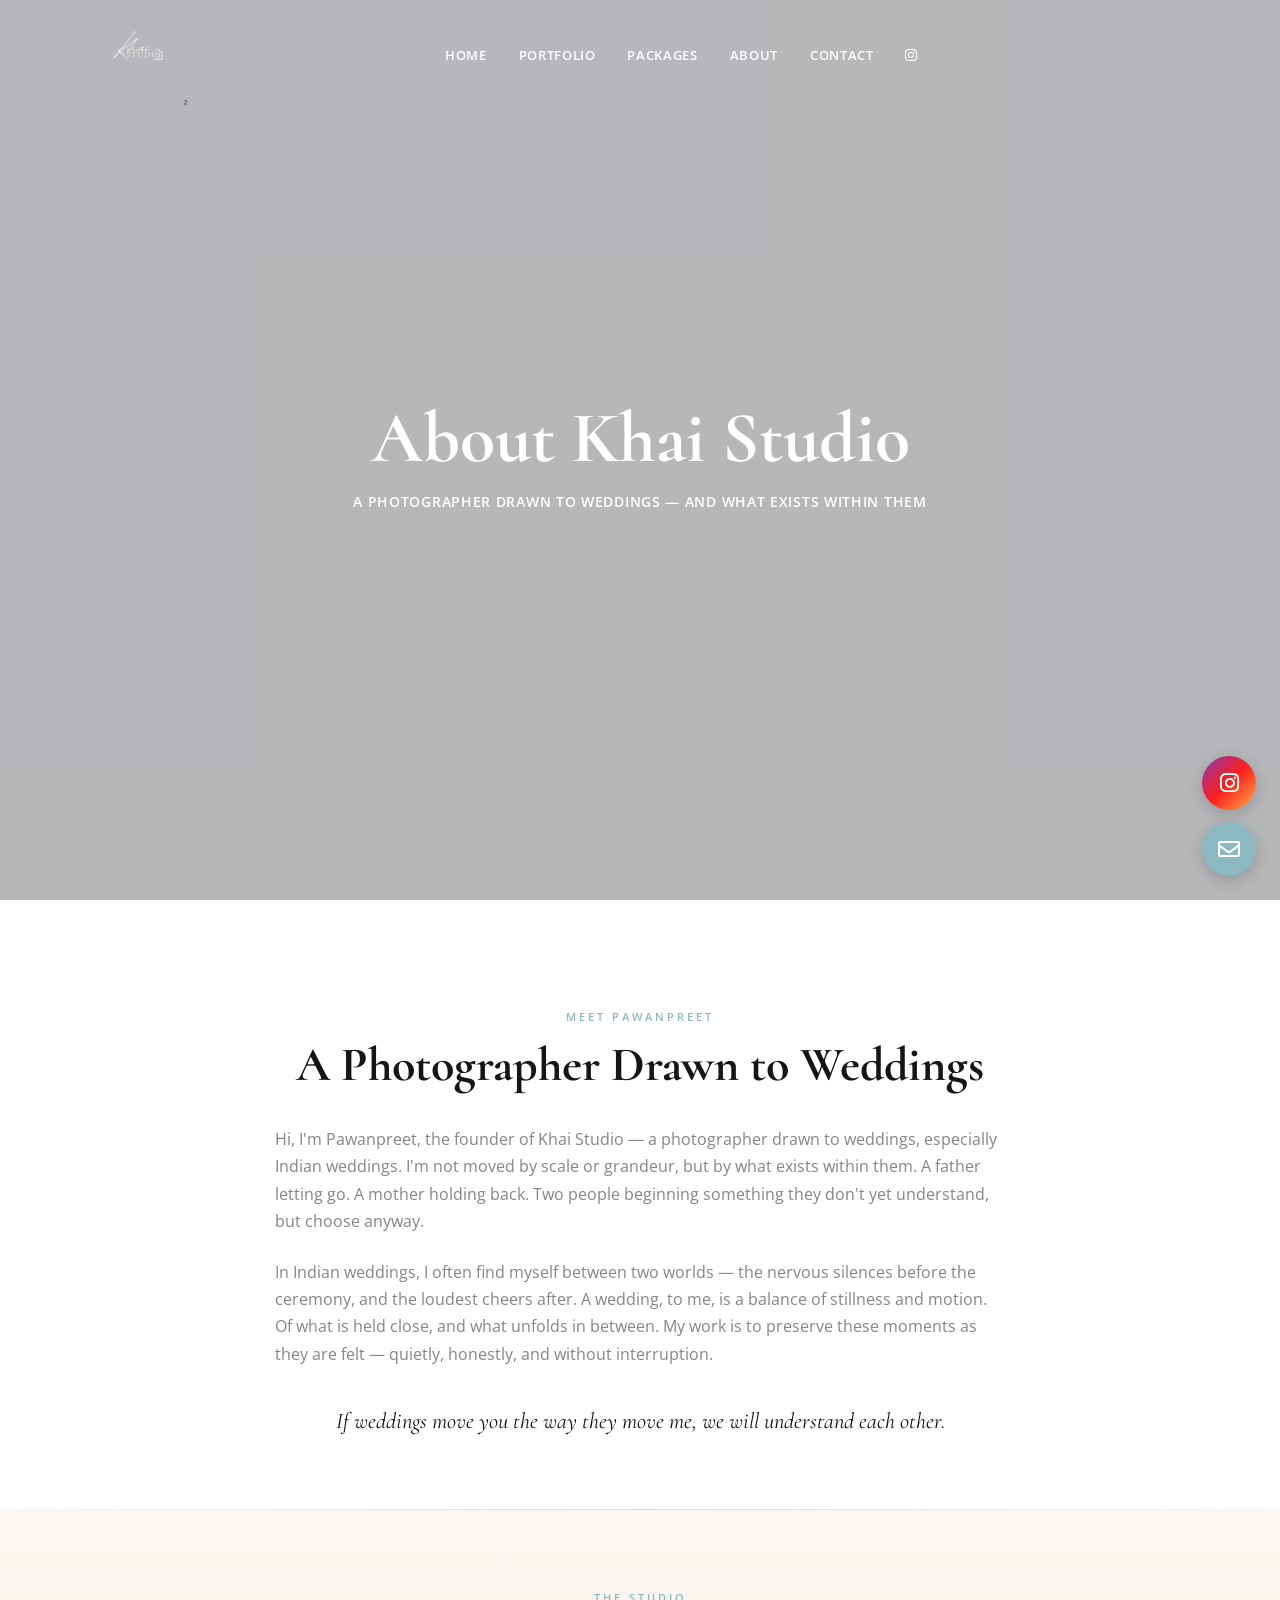
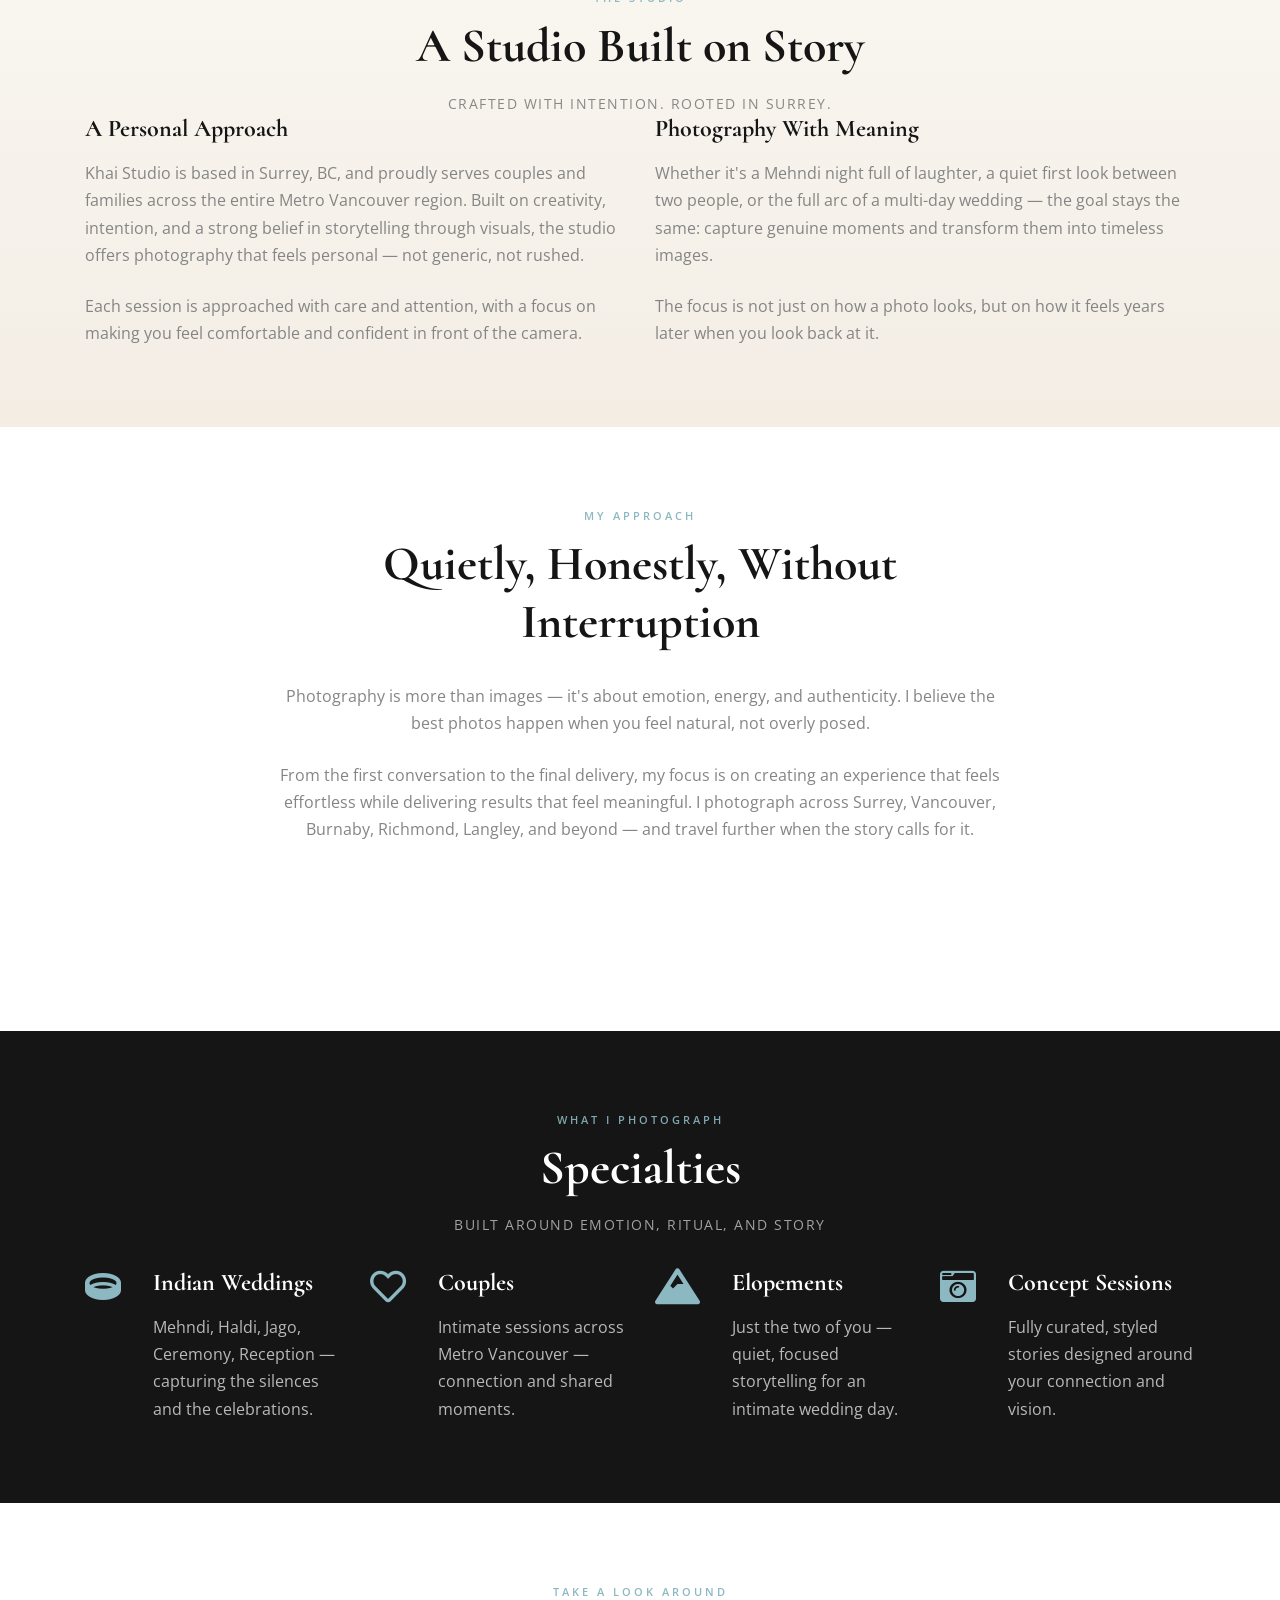
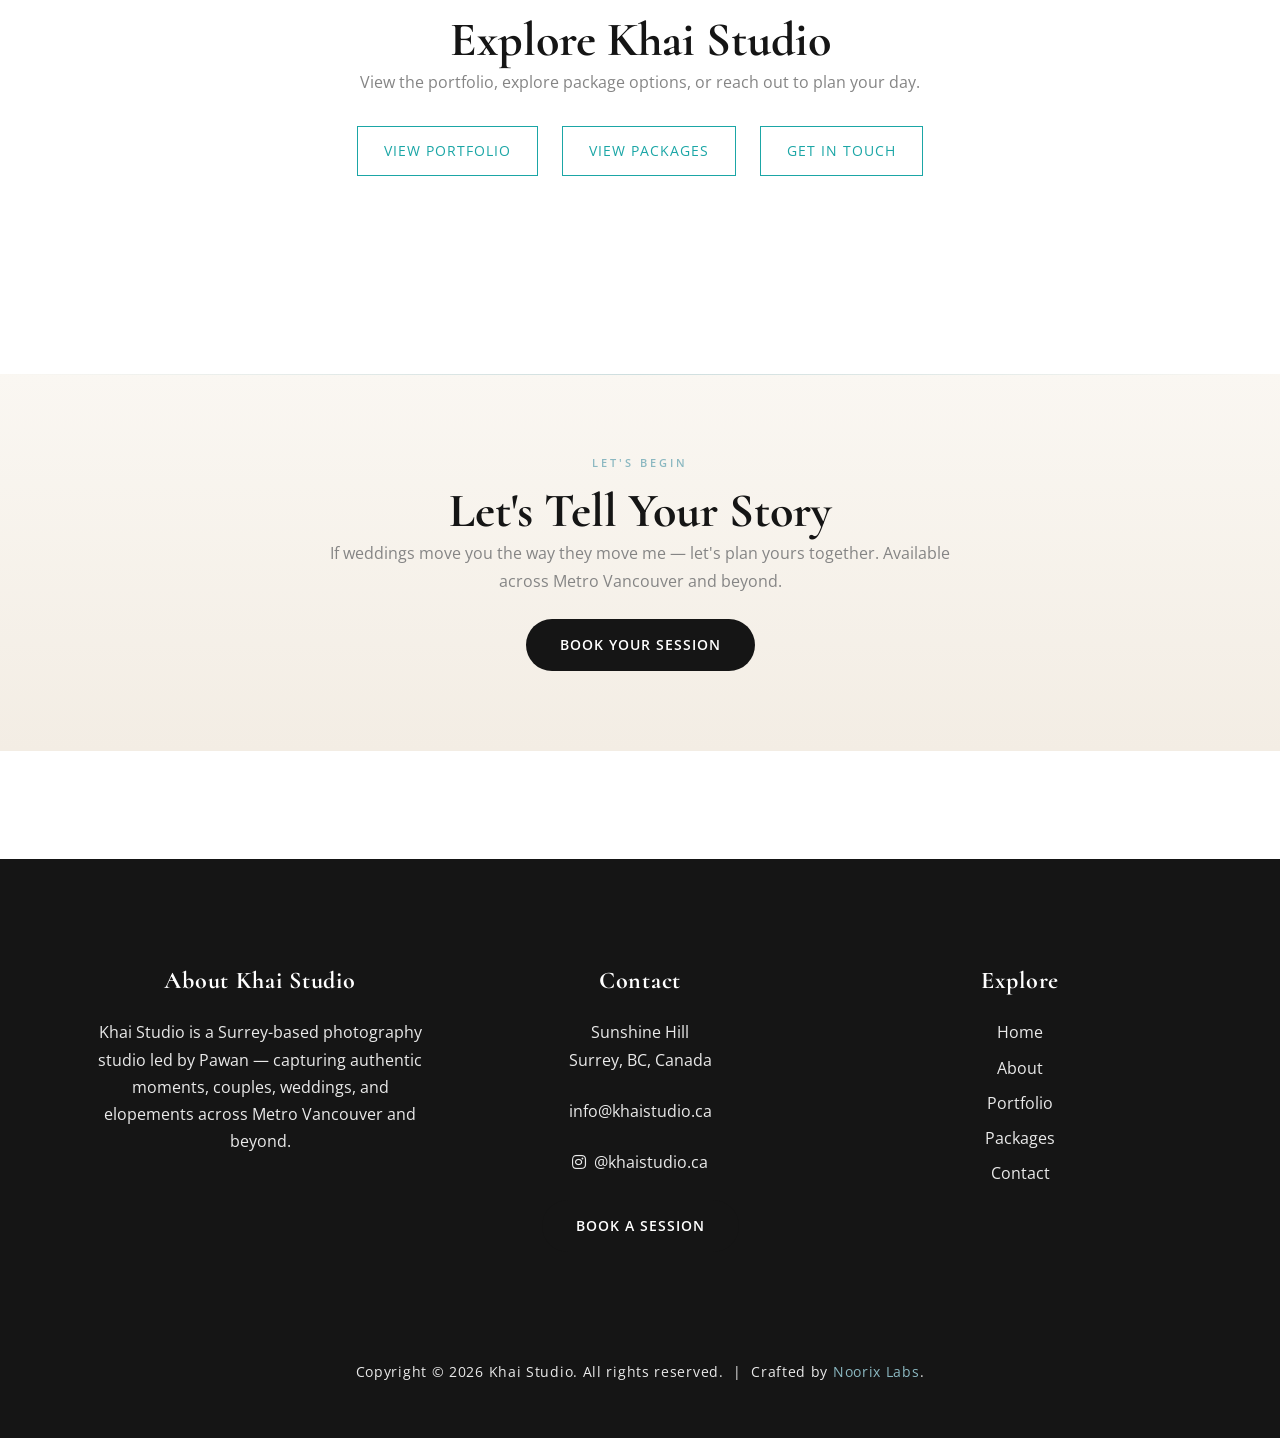
==== commit 8a57be03: "git add index.html style.css Update pictures, about, prcess" ====
--- a/about.html
+++ b/about.html
@@ -5,9 +5,9 @@
 	<meta charset="UTF-8">
 	<meta name="viewport" content="width=device-width, initial-scale=1.0">
 
-	<title>About Pawan | Khai Studio — Surrey Photographer for Couples &amp; Weddings</title>
-	<meta name="description" content="Meet Pawan, the photographer behind Khai Studio. A Surrey-based storyteller serving Metro Vancouver couples, weddings, and elopements with intention and care.">
-	<meta name="keywords" content="Surrey photographer Pawan, about Khai Studio, woman photographer Surrey BC, Metro Vancouver wedding photographer, couples photographer">
+	<title>About Pawanpreet | Khai Studio — Surrey Wedding Photographer</title>
+	<meta name="description" content="Meet Pawanpreet, the photographer behind Khai Studio. Surrey-based wedding photographer specializing in Indian weddings across Metro Vancouver — capturing stillness, emotion, and quiet honesty.">
+	<meta name="keywords" content="Surrey wedding photographer Pawanpreet, Indian wedding photographer Metro Vancouver, about Khai Studio, Punjabi wedding photography BC, documentary wedding photographer Surrey">
 	<link rel="canonical" href="https://www.khaistudio.ca/about.html">
 
 	<meta name="geo.region" content="CA-BC">
@@ -17,8 +17,8 @@
 
 	<meta property="og:type" content="profile">
 	<meta property="og:url" content="https://www.khaistudio.ca/about.html">
-	<meta property="og:title" content="About Pawan | Khai Studio — Surrey Photographer">
-	<meta property="og:description" content="Surrey-based photographer Pawan capturing couples, weddings, and elopements across Metro Vancouver.">
+	<meta property="og:title" content="About Pawanpreet | Khai Studio — Surrey Wedding Photographer">
+	<meta property="og:description" content="Surrey-based wedding photographer Pawanpreet, drawn to Indian weddings — capturing stillness, motion, and quiet honesty.">
 	<meta property="og:image" content="https://www.khaistudio.ca/images/og-khaistudio.jpg">
 	<meta property="og:locale" content="en_CA">
 	<meta property="og:site_name" content="Khai Studio">
@@ -27,8 +27,9 @@
 	{
 		"@context": "https://schema.org",
 		"@type": "Person",
-		"name": "Pawan",
-		"jobTitle": "Photographer",
+		"name": "Pawanpreet",
+		"jobTitle": "Wedding Photographer",
+		"description": "Surrey-based wedding photographer drawn to Indian weddings — capturing stillness, motion, and the moments that exist between them.",
 		"worksFor": {
 			"@type": "LocalBusiness",
 			"name": "Khai Studio",
@@ -87,7 +88,7 @@
 		<div class="inner-desc">
 			<div class="container">
 				<h1 class="post-title single-post-title">About Khai Studio</h1>
-				<span class="post-subtitle page-subtitle">Surrey-based photographer capturing love in stillness and motion</span>
+				<span class="post-subtitle page-subtitle">A photographer drawn to weddings — and what exists within them</span>
 			</div>
 		</div>
 	</div>
@@ -95,25 +96,36 @@
 	<!-- PAGE CONTENT -->
 	<div class="page-holder custom-page-template page-full fullscreen-page clearfix">
 
-		<!-- INTRO -->
-		<section class="section-holder margin-b72 alignc">
+		<!-- INTRO — client's bio -->
+		<section class="section-holder margin-b72">
 			<div class="container">
 				<div class="row">
 					<div class="col-lg-8 offset-lg-2">
-						<span class="eyebrow">Meet Pawan</span>
-						<h2 class="section-title margin-b32">From a Spark to Storytelling</h2>
-						<p>
-							Khai Studio began from a simple spark — a deep passion for capturing
-							the moments that often go unnoticed. What started as curiosity quickly became
-							a purpose: to turn real life into memories that last forever.
-						</p>
-						<p>
-							I'm Pawan, a Surrey-based photographer and the creative force behind Khai Studio.
-							I serve couples, families, and storytellers across Metro Vancouver — Surrey, Langley,
-							Vancouver, Burnaby, Richmond, Coquitlam, and beyond.
-							Every photograph I take is driven by emotion, connection, and the desire to preserve
-							your story in its most authentic form.
-						</p>
+
+						<div class="alignc">
+							<span class="eyebrow">Meet Pawanpreet</span>
+							<h2 class="section-title margin-b32">A Photographer Drawn to Weddings</h2>
+						</div>
+
+						<p>
+							Hi, I'm Pawanpreet, the founder of Khai Studio — a photographer drawn to weddings,
+							especially Indian weddings. I'm not moved by scale or grandeur, but by what exists
+							within them. A father letting go. A mother holding back. Two people beginning
+							something they don't yet understand, but choose anyway.
+						</p>
+
+						<p>
+							In Indian weddings, I often find myself between two worlds — the nervous silences
+							before the ceremony, and the loudest cheers after. A wedding, to me, is a balance
+							of stillness and motion. Of what is held close, and what unfolds in between.
+							My work is to preserve these moments as they are felt — quietly, honestly,
+							and without interruption.
+						</p>
+
+						<p style="font-family: 'Cormorant', serif; font-style: italic; font-size: 1.4rem; color: #151515; text-align: center; margin-top: 36px; line-height: 1.5;">
+							If weddings move you the way they move me, we will understand each other.
+						</p>
+
 					</div>
 				</div>
 			</div>
@@ -131,26 +143,27 @@
 					<div class="col-lg-6 margin-bm32">
 						<h3 style="font-family: 'Cormorant', serif; font-size: 1.5rem; color: #151515; margin-bottom: 16px;">A Personal Approach</h3>
 						<p>
-							Khai Studio is based in Surrey, BC, and proudly serves the entire
-							Metro Vancouver region. Built on creativity, intention, and a strong belief in
-							storytelling through visuals, the studio offers photography that feels personal —
-							not generic, not rushed.
-						</p>
-						<p>
-							Each session is approached with care, attention, and a focus on making clients feel
-							comfortable and confident in front of the camera.
+							Khai Studio is based in Surrey, BC, and proudly serves couples and families
+							across the entire Metro Vancouver region. Built on creativity, intention, and
+							a strong belief in storytelling through visuals, the studio offers photography
+							that feels personal — not generic, not rushed.
+						</p>
+						<p>
+							Each session is approached with care and attention, with a focus on making
+							you feel comfortable and confident in front of the camera.
 						</p>
 					</div>
 
 					<div class="col-lg-6">
 						<h3 style="font-family: 'Cormorant', serif; font-size: 1.5rem; color: #151515; margin-bottom: 16px;">Photography With Meaning</h3>
 						<p>
-							Whether it's a quiet couple session along the Fraser River, a wedding day full of ritual
-							and family, or a destination elopement — the goal stays the same:
+							Whether it's a Mehndi night full of laughter, a quiet first look between
+							two people, or the full arc of a multi-day wedding — the goal stays the same:
 							capture genuine moments and transform them into timeless images.
 						</p>
 						<p>
-							The focus is not just on how a photo looks, but how it feels years later when you look back at it.
+							The focus is not just on how a photo looks, but on how it feels years later
+							when you look back at it.
 						</p>
 					</div>
 
@@ -164,16 +177,16 @@
 				<div class="row">
 					<div class="col-lg-8 offset-lg-2">
 						<span class="eyebrow">My Approach</span>
-						<h2 class="section-title margin-b32">Real, Natural, Timeless</h2>
+						<h2 class="section-title margin-b32">Quietly, Honestly, Without Interruption</h2>
 						<p>
 							Photography is more than images — it's about emotion, energy, and authenticity.
 							I believe the best photos happen when you feel natural, not overly posed.
 						</p>
 						<p>
-							From the first conversation to the final delivery, my focus is on creating an experience
-							that feels effortless while delivering results that feel meaningful.
-							I'm happy to photograph anywhere — Surrey, White Rock, Langley, Burnaby,
-							New Westminster, and well beyond.
+							From the first conversation to the final delivery, my focus is on creating an
+							experience that feels effortless while delivering results that feel meaningful.
+							I photograph across Surrey, Vancouver, Burnaby, Richmond, Langley, and beyond —
+							and travel further when the story calls for it.
 						</p>
 					</div>
 				</div>
@@ -185,26 +198,26 @@
 			<div class="container">
 				<span class="eyebrow eyebrow-on-dark">What I Photograph</span>
 				<h2 class="packages-section-title section-title">Specialties</h2>
-				<p class="packages-section-subtitle">Built around connection and story</p>
+				<p class="packages-section-subtitle">Built around emotion, ritual, and story</p>
 
 				<div class="row margin-b54min" style="margin-top: 32px;">
+
+					<div class="col-md-6 col-lg-3">
+						<div class="icon-box-2-wrapper">
+							<div class="icon-box-2-icon icon-color"><i class="fas fa-ring"></i></div>
+							<div class="icon-box-2-content">
+								<h3 class="box-title" style="color: #fff;">Indian Weddings</h3>
+								<p style="color: rgba(255,255,255,0.7);">Mehndi, Haldi, Jago, Ceremony, Reception — capturing the silences and the celebrations.</p>
+							</div>
+						</div>
+					</div>
 
 					<div class="col-md-6 col-lg-3">
 						<div class="icon-box-2-wrapper">
 							<div class="icon-box-2-icon icon-color"><i class="far fa-heart"></i></div>
 							<div class="icon-box-2-content">
 								<h3 class="box-title" style="color: #fff;">Couples</h3>
-								<p style="color: rgba(255,255,255,0.7);">Intimate sessions across Surrey and Metro Vancouver — connection and shared moments.</p>
-							</div>
-						</div>
-					</div>
-
-					<div class="col-md-6 col-lg-3">
-						<div class="icon-box-2-wrapper">
-							<div class="icon-box-2-icon icon-color"><i class="fas fa-ring"></i></div>
-							<div class="icon-box-2-content">
-								<h3 class="box-title" style="color: #fff;">Weddings</h3>
-								<p style="color: rgba(255,255,255,0.7);">Documentary coverage of weddings, mehndi, haldi, and reception across BC.</p>
+								<p style="color: rgba(255,255,255,0.7);">Intimate sessions across Metro Vancouver — connection and shared moments.</p>
 							</div>
 						</div>
 					</div>
@@ -238,7 +251,7 @@
 			<div class="container">
 				<span class="eyebrow">Take a Look Around</span>
 				<h2>Explore Khai Studio</h2>
-				<p>View the portfolio, explore package options, or reach out to plan your session.</p>
+				<p>View the portfolio, explore package options, or reach out to plan your day.</p>
 				<div class="about-cta-links">
 					<a href="gallery.html" class="cta-btn">View Portfolio</a>
 					<a href="packages.html" class="cta-btn">View Packages</a>
@@ -251,11 +264,10 @@
 		<section class="pkg-bg-cream">
 			<div class="container alignc">
 				<span class="eyebrow">Let's Begin</span>
-				<h2>Let's Create Something Meaningful</h2>
+				<h2>Let's Tell Your Story</h2>
 				<p style="max-width: 640px; margin: 0 auto 24px;">
-					If you're in Surrey, Vancouver, Burnaby, Richmond, Langley, or anywhere across
-					Metro Vancouver — and looking for photography that feels real, natural, and timeless —
-					I'd love to work with you.
+					If weddings move you the way they move me — let's plan yours together.
+					Available across Metro Vancouver and beyond.
 				</p>
 				<a href="contact.html" class="view-more">Book Your Session</a>
 			</div>
--- a/style.css
+++ b/style.css
@@ -1842,107 +1842,121 @@
    Used on homepage for "How I Work" section
 ═══════════════════════════════════════════════════════════════════════ */
 
+/* ═══════════════════════════════════════════════════════════════════════
+   PROCESS STEPS — frosted glass cards on photo background
+   ═══════════════════════════════════════════════════════════════════════ */
+
 .process-section {
-	position: relative;
-	padding: 90px 0 100px;
-	background-position: center center;
-	background-size: cover;
-	background-repeat: no-repeat;
-	margin-bottom: 108px;
-	color: #fff;
+    position: relative;
+    padding: 90px 0 100px;
+    background-position: center center;
+    background-size: cover;
+    background-repeat: no-repeat;
+    margin-bottom: 108px;
+    color: #fff;
 }
 
 .process-section::before {
-	content: '';
-	position: absolute;
-	inset: 0;
-	background: linear-gradient(rgba(15, 15, 20, 0.65), rgba(15, 15, 20, 0.75));
-	z-index: 1;
+    content: '';
+    position: absolute;
+    inset: 0;
+    background: linear-gradient(rgba(15, 15, 20, 0.65), rgba(15, 15, 20, 0.78));
+    z-index: 1;
 }
 
 .process-section .container {
-	position: relative;
-	z-index: 2;
+    position: relative;
+    z-index: 2;
 }
 
 .process-section .section-title {
-	color: #fff;
-	text-align: center;
-	margin-bottom: 12px;
+    color: #fff;
+    text-align: center;
+    margin-bottom: 12px;
 }
 
 .process-section .process-intro {
-	color: rgba(255, 255, 255, 0.85);
-	text-align: center;
-	max-width: 640px;
-	margin: 0 auto 48px;
-	font-size: 16px;
-	line-height: 1.7;
-}
-
+    color: rgba(255, 255, 255, 0.85);
+    text-align: center;
+    max-width: 640px;
+    margin: 0 auto 48px;
+    font-size: 16px;
+    line-height: 1.7;
+}
+
+/* ── 4-column grid for 8 cards (2 rows of 4) ── */
 .process-grid {
-	display: grid;
-	grid-template-columns: repeat(3, 1fr);
-	gap: 24px;
-	margin-top: 16px;
+    display: grid;
+    grid-template-columns: repeat(4, 1fr);
+    gap: 20px;
+    margin-top: 16px;
 }
 
 .process-card {
-	background: rgba(255, 255, 255, 0.10);
-	backdrop-filter: blur(20px);
-	-webkit-backdrop-filter: blur(20px);
-	border: 1px solid rgba(255, 255, 255, 0.18);
-	padding: 36px 28px 32px;
-	border-radius: 14px;
-	text-align: center;
-	transition: transform 0.3s ease, background 0.3s ease;
+    background: rgba(255, 255, 255, 0.10);
+    backdrop-filter: blur(20px);
+    -webkit-backdrop-filter: blur(20px);
+    border: 1px solid rgba(255, 255, 255, 0.18);
+    padding: 28px 22px 24px;
+    border-radius: 12px;
+    text-align: left;
+    transition: transform 0.3s ease, background 0.3s ease;
 }
 
 .process-card:hover {
-	transform: translateY(-6px);
-	background: rgba(255, 255, 255, 0.14);
+    transform: translateY(-5px);
+    background: rgba(255, 255, 255, 0.16);
 }
 
 .process-step-num {
-	font-family: var(--headings-font);
-	font-size: 60px;
-	font-weight: 700;
-	color: var(--primary-color);
-	line-height: 1;
-	margin-bottom: 14px;
-	letter-spacing: -1px;
-	opacity: 0.95;
+    font-family: 'Cormorant', serif;
+    font-size: 42px;
+    font-weight: 700;
+    color: #8bb8c1;
+    line-height: 1;
+    margin-bottom: 14px;
+    letter-spacing: -1px;
 }
 
 .process-card h3 {
-	font-family: var(--headings-font);
-	font-size: 1.6rem;
-	font-weight: 600;
-	color: #fff;
-	margin-bottom: 12px;
-	letter-spacing: 0.3px;
+    font-family: 'Cormorant', serif;
+    font-size: 1.25rem;
+    font-weight: 600;
+    color: #fff;
+    margin-bottom: 10px;
+    line-height: 1.3;
+    letter-spacing: 0.2px;
 }
 
 .process-card p {
-	font-size: 14px;
-	color: rgba(255, 255, 255, 0.85);
-	line-height: 1.7;
-	margin: 0;
-}
-
-/* Responsive */
+    font-size: 13px;
+    color: rgba(255, 255, 255, 0.82);
+    line-height: 1.6;
+    margin: 0;
+}
+
+/* ── Tablet — 2 columns (4 rows of 2) ── */
 @media (max-width: 991px) {
-	.process-grid {
-		grid-template-columns: 1fr;
-		max-width: 460px;
-		margin: 0 auto;
-		gap: 18px;
-	}
-	.process-section {
-		padding: 60px 0 70px;
-	}
-}
-
+    .process-grid {
+        grid-template-columns: repeat(2, 1fr);
+        gap: 16px;
+    }
+    .process-section {
+        padding: 60px 0 70px;
+    }
+}
+
+/* ── Mobile — 1 column ── */
+@media (max-width: 575px) {
+    .process-grid {
+        grid-template-columns: 1fr;
+        max-width: 380px;
+        margin: 0 auto;
+    }
+    .process-card {
+        padding: 24px 20px;
+    }
+}
 
 /* ═══════════════════════════════════════════════════════════════════════
    24. PACKAGES PAGE — alternating contrast backgrounds
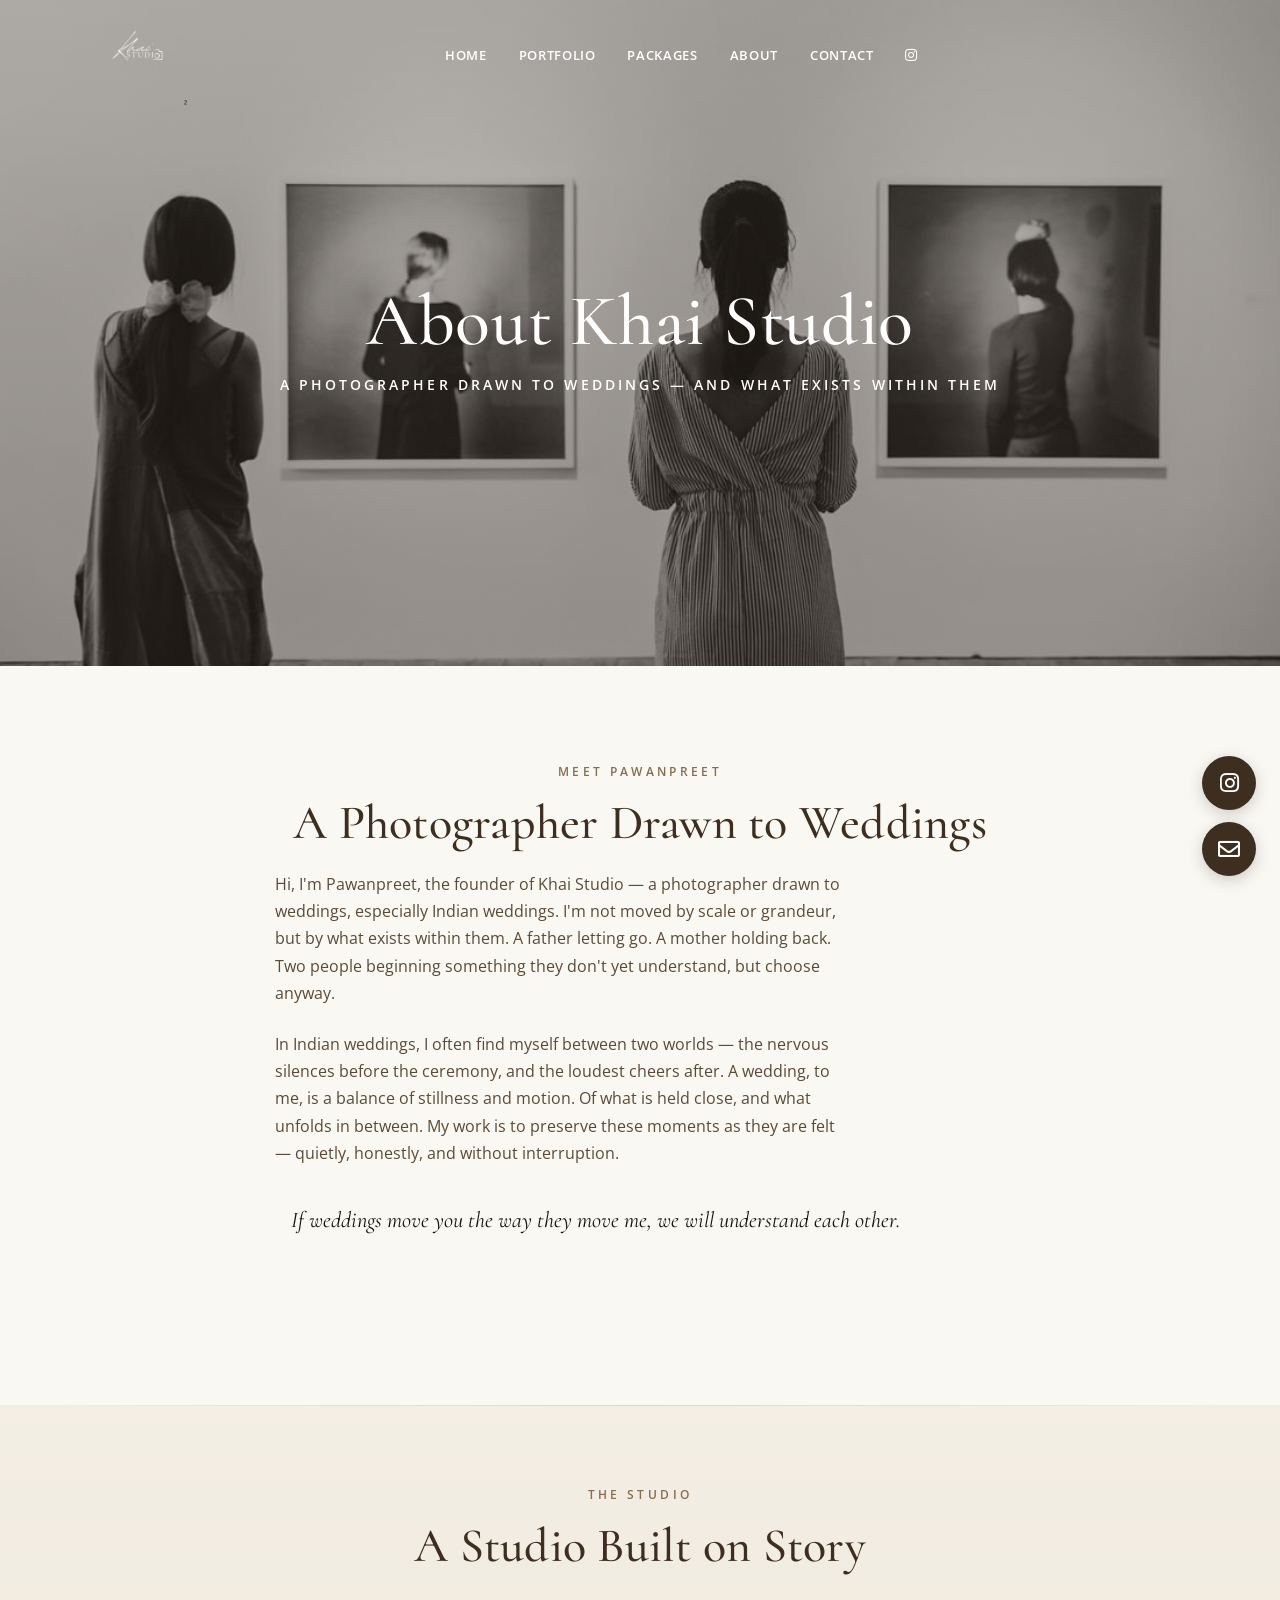
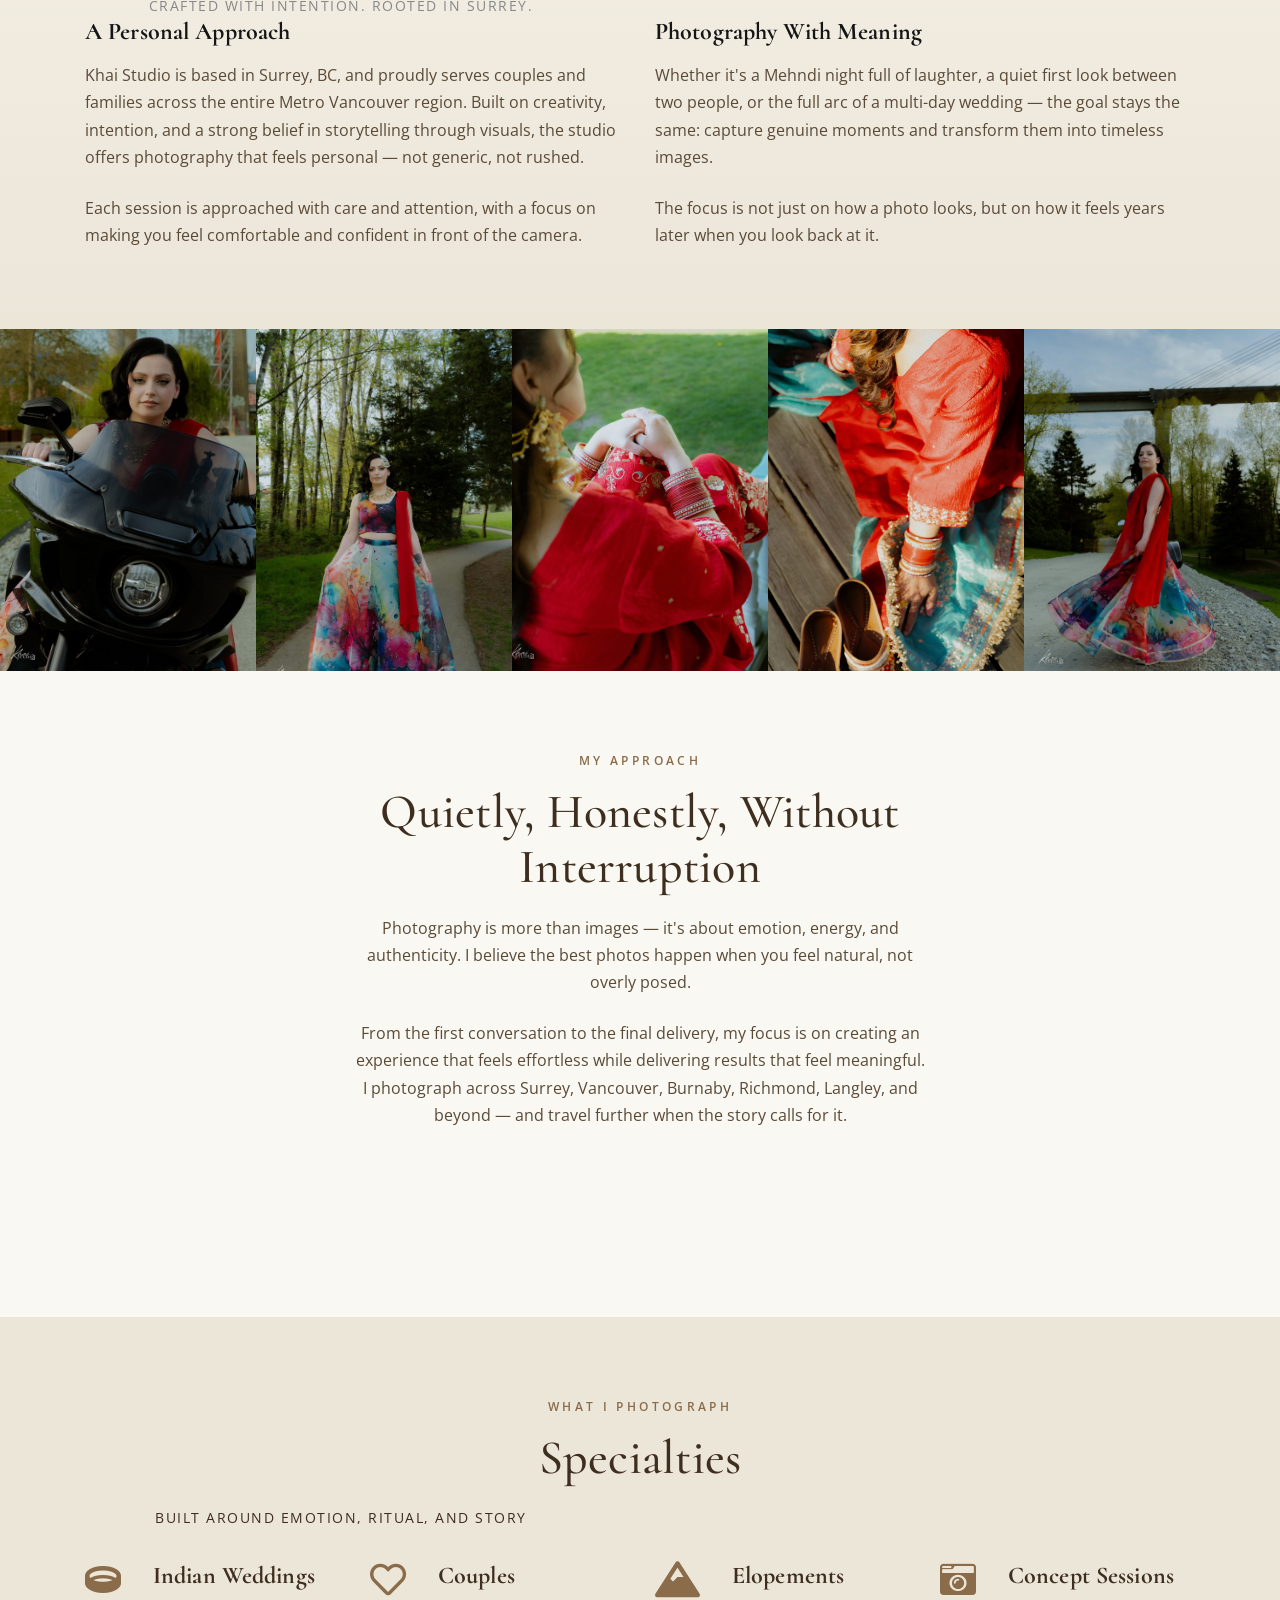
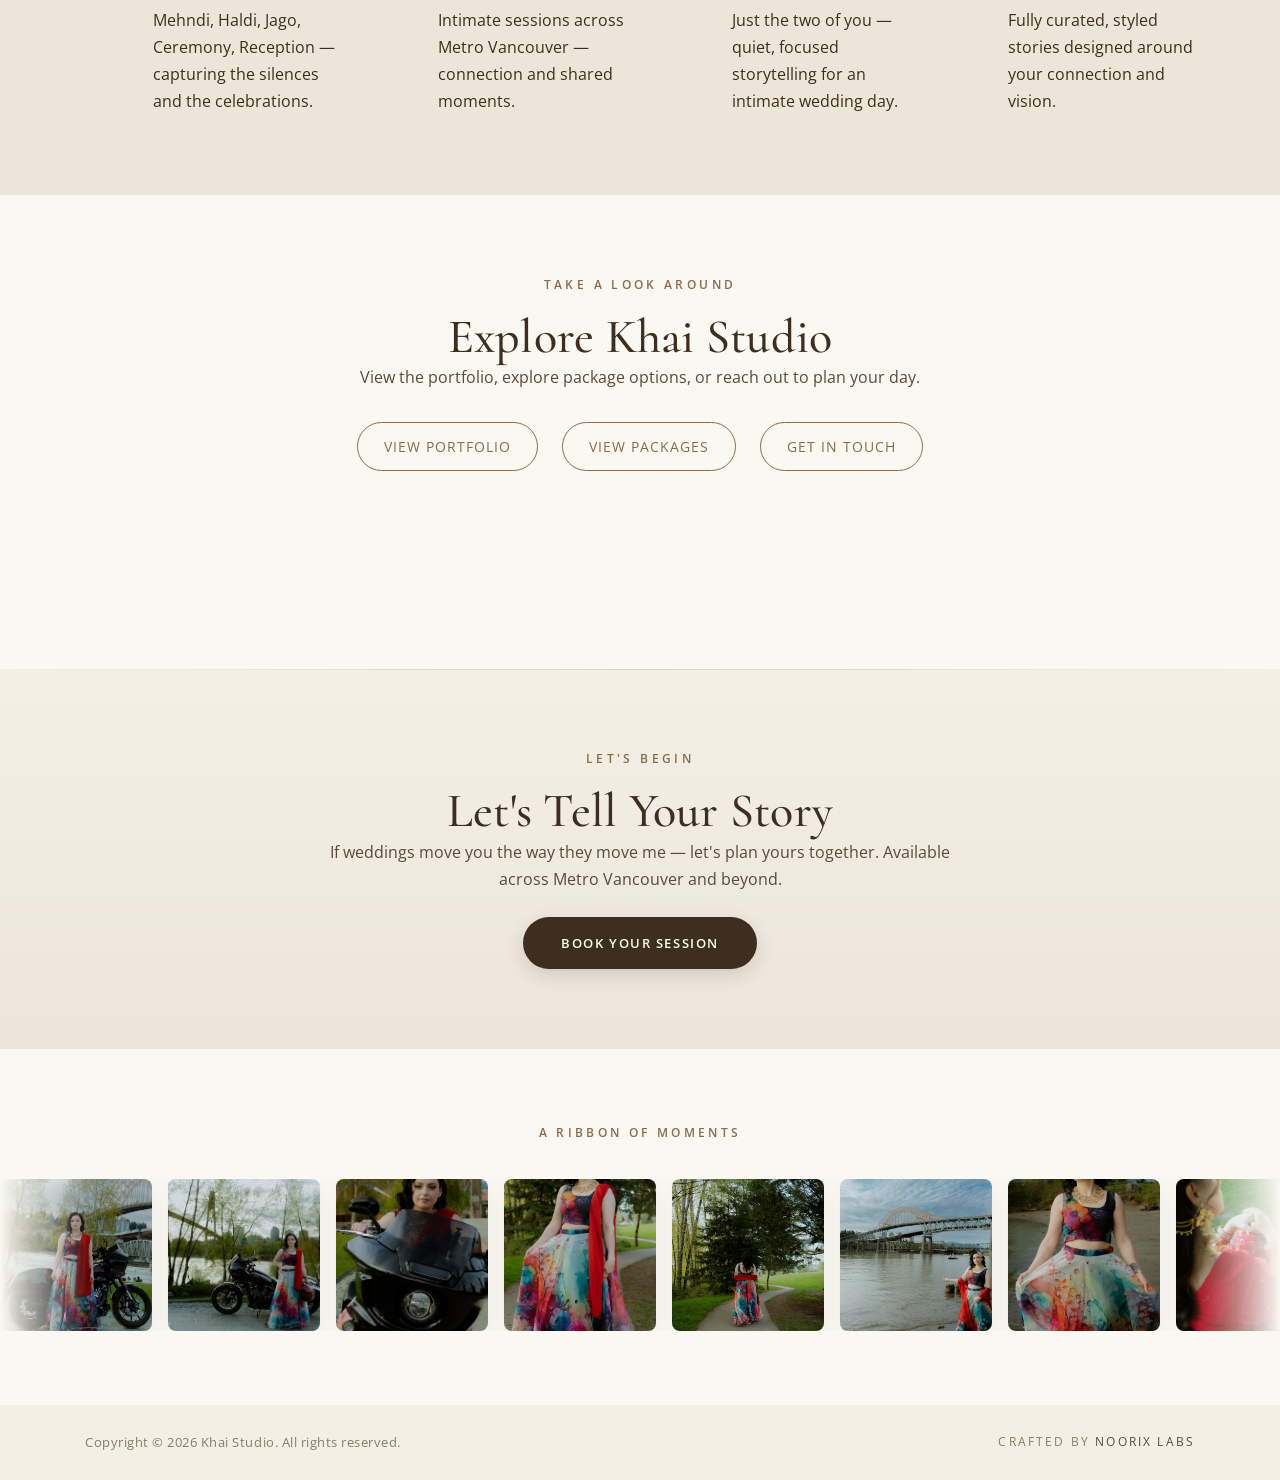
==== commit e1481201: "updated color sceme, added ribbon of pictures, new contact page layout" ====
--- a/about.html
+++ b/about.html
@@ -65,6 +65,7 @@
 	<link rel="stylesheet" href="css/fontawesome/css/all.css">
 	<link rel="stylesheet" href="js/owl-carousel/owl.carousel.css">
 	<link rel="stylesheet" href="style.css">
+	<link rel="stylesheet" href="theme-v7.css?v=8">
 
 	<link rel="icon" href="images/icons/favicon-32x32.png" sizes="32x32">
 	<link rel="icon" href="images/icons/favicon-192x192.png" sizes="192x192">
@@ -81,10 +82,11 @@
 </head>
 
 <body>
+	<a class="skip-link" href="#main-content">Skip to content</a>
 	<div id="header"></div>
 
 	<!-- PAGE TOP -->
-	<div class="top-single-bkg" style="background-image:url('images/top-headers/top-about.jpg');">
+	<div class="top-single-bkg" style="background-image:url('images/pages/about-us.jpg');">
 		<div class="inner-desc">
 			<div class="container">
 				<h1 class="post-title single-post-title">About Khai Studio</h1>
@@ -94,7 +96,7 @@
 	</div>
 
 	<!-- PAGE CONTENT -->
-	<div class="page-holder custom-page-template page-full fullscreen-page clearfix">
+	<div class="page-holder custom-page-template page-full fullscreen-page clearfix" id="main-content" tabindex="-1">
 
 		<!-- INTRO — client's bio -->
 		<section class="section-holder margin-b72">
@@ -172,6 +174,16 @@
 		</section>
 
 		<!-- APPROACH -->
+		<!-- ══════════ IMAGE STRIP (separator) ══════════ -->
+		</div>
+		<section class="image-strip" aria-label="A glimpse of recent work">
+			<a class="image-strip__item" href="gallery.html"><img loading="lazy" decoding="async" src="images/albums/gal-2/khai-009-portrait.jpg" alt="Couples photography — Khai Studio"><span class="image-strip__cap">Couples</span></a>
+			<a class="image-strip__item" href="gallery.html"><img loading="lazy" decoding="async" src="images/albums/gal-2/khai-015-tall.jpg" alt="Wedding photography — Khai Studio"><span class="image-strip__cap">Weddings</span></a>
+			<a class="image-strip__item" href="gallery.html"><img loading="lazy" decoding="async" src="images/albums/gal-2/khai-029-portrait.jpg" alt="Elopement photography — Khai Studio"><span class="image-strip__cap">Elopements</span></a>
+			<a class="image-strip__item" href="gallery.html"><img loading="lazy" decoding="async" src="images/albums/gal-2/khai-041-tall.jpg" alt="Metro Vancouver photography — Khai Studio"><span class="image-strip__cap">Metro Vancouver</span></a>
+			<a class="image-strip__item" href="gallery.html"><img loading="lazy" decoding="async" src="images/albums/gal-2/khai-044-portrait.jpg" alt="Destination photography — Khai Studio"><span class="image-strip__cap">Destination</span></a>
+		</section>
+		<div class="page-holder">
 		<section class="section-holder alignc" style="padding: 80px 0;">
 			<div class="container">
 				<div class="row">
@@ -277,36 +289,8 @@
 
 	<div id="footer"></div>
 
-	<script src="js/jquery.js"></script>
-	<script src="js/jquery-migrate.min.js"></script>
-	<script src="css/bootstrap/js/popper.js"></script>
-	<script src="css/bootstrap/js/bootstrap.js"></script>
-	<script src="js/easing.js"></script>
-	<script src="js/fitvids.js"></script>
-	<script src="js/owl-carousel/owl.carousel.js"></script>
-	<script src="js/isotope.js"></script>
-	<script src="js/simple-lightbox.js"></script>
-
-	<script>
-		document.addEventListener("DOMContentLoaded", function () {
-			fetch("partials/header.html")
-				.then(function (r) { return r.text(); })
-				.then(function (html) {
-					document.getElementById("header").innerHTML = html;
-					var s = document.createElement("script");
-					s.src = "js/init.js";
-					document.body.appendChild(s);
-				});
-			fetch("partials/footer.html")
-				.then(function (r) { return r.text(); })
-				.then(function (html) {
-					document.getElementById("footer").innerHTML = html;
-				});
-		});
-	</script>
-
-	<script src="js/jquery.form.min.js"></script>
-	<script src="js/contactform.js"></script>
+	<!-- Single JS entry: loads vendors, partials, and all page logic -->
+	<script src="js/app.js?v=8"></script>
 </body>
 
 </html>
--- a/style.css
+++ b/style.css
@@ -62,6 +62,7 @@
 	--headings-h4-size: 2rem;
 	--headings-h5-size: 1.5rem;
 	--headings-h6-size: 1rem;
+	--ribbon-background-color: #FAF8F2;
 }
 
 * {
@@ -1290,7 +1291,7 @@
 
 .widgettitle,
 .widgettitle2 h5 {
-	color: #151515;
+	color: #f9e0e0;
 	font-weight: 700;
 	font-size: 1.5rem;
 	letter-spacing: 0.03em;
@@ -1311,6 +1312,9 @@
 	margin-top: 108px;
 	padding: 0 0 54px 0;
 	background: var(--footer-background-color);
+}
+.bg-ribbon{
+	background: var(--ribbon-background-color);
 }
 
 .footer-widgets { padding-top: 108px; }
--- a/theme-v7.css
+++ b/theme-v7.css
@@ -0,0 +1,391 @@
+/* ═══════════════════════════════════════════════════════════════════════
+   KHAI STUDIO — OFF-WHITE v7 THEME LAYER
+   ───────────────────────────────────────────────────────────────────────
+   Loaded AFTER style.css. Refines the existing Noorix/Gleam framework into
+   the Off-White v7 design language: off-white + light beige, warm brown
+   type, editorial spacing, soft shadows, subtle micro-interactions.
+   No architecture, markup structure, or JS logic is replaced here — this
+   is a pure presentation layer.
+   ═══════════════════════════════════════════════════════════════════════ */
+
+/* ── 0. PALETTE (override framework variables) ─────────────────────────── */
+:root{
+  --paper:#FAF8F2;          /* off-white */
+  --beige:#F4EFE5;          /* light beige */
+  --beige-deep:#ECE6D9;     /* panel beige */
+  --brown:#5A4A38;          /* body brown */
+  --brown-deep:#3E2E1F;     /* heading brown */
+  --brown-accent:#8A6B4A;   /* accent brown */
+  --brown-dark:#6E5236;     /* accent hover */
+  --line:rgba(90,74,56,.16);
+  --muted:#8A7B66;
+  --shadow-sm:0 1px 2px rgba(62,46,31,.04),0 8px 24px rgba(62,46,31,.06);
+  --shadow-md:0 2px 6px rgba(62,46,31,.05),0 24px 60px rgba(62,46,31,.10);
+
+  /* remap framework tokens */
+  --body-background:var(--paper);
+  --body-color:var(--brown);
+  --headings-color:var(--brown-deep);
+  --primary-color:var(--brown-accent);
+  --primary-dark:var(--brown-dark);
+  --footer-background-color:var(--beige);
+  --footer-color:var(--brown);
+  --footer-title-color:var(--brown-deep);
+}
+
+html,body{background:var(--paper);color:var(--brown);}
+body{-webkit-font-smoothing:antialiased;text-rendering:optimizeLegibility;}
+
+/* ── 1. TYPOGRAPHY HIERARCHY ──────────────────────────────────────────── */
+h1,h2,h3,h4,h5,h6,.h1,.h2,.h3{color:var(--brown-deep);letter-spacing:.005em;}
+h2,.h2,.section-title{font-weight:500;line-height:1.14;}
+p{color:var(--brown);}
+a{color:var(--brown-accent);}
+a:hover{color:var(--brown-dark);}
+
+.eyebrow{color:var(--brown-accent);font-size:12px;letter-spacing:.28em;font-weight:600;margin-bottom:14px;}
+.eyebrow-on-dark{color:#F3ECDF;opacity:.92;}
+
+/* generous, consistent section rhythm */
+.section-holder{padding-top:96px;padding-bottom:96px;}
+.section-title{margin-bottom:20px;}
+.page-holder p{max-width:64ch;}
+.alignc .page-holder p,.section-holder.alignc p{margin-left:auto;margin-right:auto;}
+
+/* ── 2. HEADER (light, legible on hero + no-hero pages) ───────────────── */
+.nav-fixed-top{
+  background:rgba(250,248,242,.9);
+  backdrop-filter:blur(10px);-webkit-backdrop-filter:blur(10px);
+  box-shadow:0 1px 0 var(--line),0 10px 30px rgba(62,46,31,.05);
+}
+.nav-fixed-top .menu-nav li a,
+.no-top-image .menu-nav li a{color:var(--brown-deep);}
+.nav-fixed-top .menu-nav li a:hover,
+.nav-fixed-top .menu-nav>li:hover>a,
+.nav-fixed-top .menu-nav>li.current-menu-item>a,
+.no-top-image .menu-nav li a:hover,
+.no-top-image .menu-nav>li:hover>a,
+.no-top-image .menu-nav>li.current-menu-item>a{color:var(--brown-accent);}
+.nav-fixed-top .menu-nav>li:hover>a:before,
+.nav-fixed-top .menu-nav li.current-menu-item>a:before,
+.no-top-image .menu-nav>li:hover>a:before,
+.no-top-image .menu-nav li.current-menu-item>a:before{border-color:var(--brown-accent);}
+.nav-fixed-top .icon-bar,.no-top-image .icon-bar,
+.nav-fixed-top .icon-bar:before,.nav-fixed-top .icon-bar:after,
+.no-top-image .icon-bar:before,.no-top-image .icon-bar:after{background:var(--brown-deep);}
+.nav-fixed-top .social-instagram,.no-top-image .social-instagram{color:var(--brown-deep);}
+
+/* pages without a hero: give the header a solid off-white bar */
+body.no-top-image .main-header{
+  background:var(--paper);
+  border-bottom:1px solid var(--line);
+}
+
+/* ── 3. BUTTONS (premium pill + refined micro-interactions) ───────────── */
+a.view-more,.read-more,#submit,.wpcf7-submit,.white-btn,.page-links a{
+  background:var(--brown-deep);
+  color:#FCFAF4;
+  border-radius:99em;
+  letter-spacing:.12em;
+  font-weight:600;
+  box-shadow:0 6px 18px rgba(62,46,31,.16);
+  transition:transform .3s cubic-bezier(.25,1,.35,1),background .3s ease,box-shadow .3s ease;
+}
+a.view-more{padding:15px 38px;text-transform:uppercase;font-size:13px;}
+a.view-more:hover,.read-more:hover,#submit:hover,.white-btn:hover{
+  background:var(--brown-accent);
+  color:#FCFAF4;
+  transform:translateY(-2px);
+  box-shadow:0 12px 28px rgba(62,46,31,.22);
+}
+/* ghost variant used in footer */
+.view-more.white-btn{background:transparent;color:var(--brown-deep);border:1px solid var(--brown-deep);box-shadow:none;}
+.view-more.white-btn:hover{background:var(--brown-deep);color:var(--paper);}
+.about-cta-links .cta-btn{border-color:var(--brown-accent);color:var(--brown-accent);border-radius:99em;transition:all .3s ease;}
+.about-cta-links .cta-btn:hover{background:var(--brown-accent);color:var(--paper);}
+
+/* ── 4. TOP HERO BANNERS (softer, editorial) ─────────────────────────── */
+.top-single-bkg{height:74vh;min-height:460px;margin-bottom:0;}
+.top-single-bkg:before{background:linear-gradient(180deg,rgba(46,34,22,.30),rgba(46,34,22,.42));}
+.single-post-title{font-weight:500;letter-spacing:.01em;}
+.post-subtitle,.page-subtitle{letter-spacing:.22em;}
+
+/* ── 5. PARALLAX / TESTIMONIAL (warm veil, not cold black) ───────────── */
+.parallax:before{background:linear-gradient(180deg,rgba(62,46,31,.42),rgba(62,46,31,.52));}
+.parallax .section-title,.parallax .testimonial-text{color:#FCFAF4;}
+
+/* ── 6. FORMS (soft, tactile) ─────────────────────────────────────────── */
+.comm-field,.contact-field,#msg-contact,.wpcf7-text,.wpcf7-textarea{
+  border:1px solid var(--line);
+  background:var(--paper);
+  color:var(--brown-deep);
+  border-radius:8px;
+  transition:border-color .25s ease,box-shadow .25s ease,background .25s ease;
+}
+.comm-field:focus,#msg-contact:focus{
+  outline:none;border-color:var(--brown-accent);
+  background:#fff;box-shadow:0 0 0 4px rgba(138,107,74,.10);
+}
+.comm-field::placeholder,#msg-contact::placeholder{color:var(--muted);}
+.form-success{background:#F1EBDD;border-left:4px solid var(--brown-accent);color:var(--brown-deep);}
+
+/* ── 7. CARDS / ICON BOXES / CREAM PANELS ─────────────────────────────── */
+.pkg-bg-cream{background:linear-gradient(180deg,var(--beige) 0%,var(--beige-deep) 100%);}
+.pkg-bg-cream::before{background:linear-gradient(90deg,transparent,var(--line),transparent);}
+.icon-box-3-inner{background:var(--beige);color:var(--brown-accent);border-radius:50%;transition:transform .3s ease,background .3s ease;}
+.icon-box-3-wrapper:hover .icon-box-3-inner{transform:translateY(-2px);background:var(--brown-accent);color:var(--paper);}
+.box-title-3{color:var(--brown-deep);}
+
+/* ── 8. LEGACY GALLERY hover (kept for any other page) ────────────────── */
+.gallery-post a:after{background:rgba(62,46,31,.18);}
+
+/* ═══════════════════════════════════════════════════════════════════════
+   9. NEW — PREMIUM IMAGE STRIP  (reusable section separator)
+   Usage: <section class="image-strip"> N × <a class="image-strip__item">
+   ═══════════════════════════════════════════════════════════════════════ */
+.image-strip{
+  display:grid;grid-auto-flow:column;grid-auto-columns:1fr;
+  gap:0;width:100%;margin:0;overflow:hidden;
+  background:var(--beige-deep);
+}
+.image-strip__item{
+  position:relative;display:block;overflow:hidden;
+  aspect-ratio:3/4;min-height:0;
+}
+.image-strip__item img{
+  width:100%;height:100%;object-fit:cover;display:block;
+  transition:transform 1.2s cubic-bezier(.2,.8,.2,1),filter .6s ease;
+  filter:saturate(.96);
+}
+.image-strip__item::after{
+  content:"";position:absolute;inset:0;
+  background:linear-gradient(180deg,rgba(62,46,31,0) 40%,rgba(62,46,31,.28));
+  opacity:0;transition:opacity .5s ease;
+}
+.image-strip__item:hover img{transform:scale(1.06);filter:saturate(1.02);}
+.image-strip__item:hover::after{opacity:1;}
+.image-strip__cap{
+  position:absolute;left:0;right:0;bottom:18px;z-index:2;text-align:center;
+  color:#FCFAF4;font-family:var(--headings-font);font-size:1.15rem;letter-spacing:.02em;
+  opacity:0;transform:translateY(8px);transition:opacity .5s ease,transform .5s ease;
+}
+.image-strip__item:hover .image-strip__cap{opacity:1;transform:none;}
+@media(max-width:900px){.image-strip{grid-auto-flow:row;grid-template-columns:repeat(2,1fr);}.image-strip__item{aspect-ratio:1;}}
+@media(max-width:520px){.image-strip{grid-template-columns:repeat(2,1fr);}}
+
+/* ═══════════════════════════════════════════════════════════════════════
+   10. NEW — PREMIUM FOOTER
+   ═══════════════════════════════════════════════════════════════════════ */
+footer{margin-top:0;padding:0;background:var(--beige);color:var(--brown);}
+.site-footer__top{padding:88px 0 56px;}
+.site-footer__brand{max-width:340px;}
+.site-footer__logo{font-family:var(--headings-font);font-size:2rem;font-weight:600;letter-spacing:.14em;color:var(--brown-deep);margin-bottom:16px;display:inline-block;}
+.site-footer p{color:var(--brown);}
+.site-footer__col-title{
+  font-family:var(--body-font);font-size:12px;letter-spacing:.26em;text-transform:uppercase;
+  color:var(--brown-accent);font-weight:700;margin-bottom:20px;
+}
+.site-footer__links{list-style:none;margin:0;padding:0;}
+.site-footer__links li{margin-bottom:12px;}
+.site-footer__links a{
+  color:var(--brown);text-decoration:none;position:relative;
+  transition:color .25s ease,padding-left .25s ease;
+}
+.site-footer__links a::before{
+  content:"";position:absolute;left:-14px;top:50%;width:6px;height:1px;
+  background:var(--brown-accent);opacity:0;transform:translateY(-50%);transition:all .25s ease;
+}
+.site-footer__links a:hover{color:var(--brown-deep);padding-left:14px;}
+.site-footer__links a:hover::before{opacity:1;left:0;}
+.site-footer__contact a{color:var(--brown);text-decoration:none;transition:color .25s ease;}
+.site-footer__contact a:hover{color:var(--brown-accent);}
+.site-footer__social{display:flex;gap:12px;margin-top:20px;}
+.site-footer__social a{
+  width:44px;height:44px;border-radius:50%;display:flex;align-items:center;justify-content:center;
+  border:1px solid var(--line);color:var(--brown-deep);text-decoration:none;
+  transition:all .3s cubic-bezier(.25,1,.35,1);
+}
+.site-footer__social a:hover{background:var(--brown-deep);color:var(--paper);border-color:var(--brown-deep);transform:translateY(-2px);}
+.site-footer__cta{
+  margin-top:8px;padding:26px 0 0;
+}
+.site-footer__divider{height:1px;background:var(--line);margin:0;}
+.site-footer__bottom{
+  padding:26px 0;display:flex;flex-wrap:wrap;gap:10px 24px;align-items:center;justify-content:space-between;
+}
+.site-footer__copy{font-size:13px;letter-spacing:.04em;color:var(--muted);}
+.site-footer__copy a{color:var(--brown-accent);text-decoration:none;}
+.site-footer__copy a:hover{color:var(--brown-deep);}
+.site-footer__made{font-size:12px;letter-spacing:.18em;text-transform:uppercase;color:var(--muted);}
+@media(max-width:767px){.site-footer__top{padding:64px 0 40px;}.site-footer__bottom{flex-direction:column;text-align:center;}.site-footer__brand{max-width:none;}}
+
+/* ═══════════════════════════════════════════════════════════════════════
+   11. NEW — CONTACT / LOCATION SECTION (replaces map)
+   ═══════════════════════════════════════════════════════════════════════ */
+.contact-location{padding:8px 0 96px;}
+.location-card{
+  display:grid;grid-template-columns:1.05fr .95fr;gap:0;
+  background:var(--paper);border:1px solid var(--line);border-radius:14px;overflow:hidden;
+  box-shadow:var(--shadow-md);
+}
+.location-card__media{position:relative;min-height:340px;overflow:hidden;}
+.location-card__media img{width:100%;height:100%;object-fit:cover;transition:transform 1.2s cubic-bezier(.2,.8,.2,1);}
+.location-card:hover .location-card__media img{transform:scale(1.05);}
+.location-card__body{padding:56px 52px;}
+.location-card__body .eyebrow{text-align:left;}
+.location-card__body h2{margin-bottom:14px;}
+.location-meta{margin-top:28px;display:grid;gap:22px;}
+.location-meta__row{display:flex;gap:16px;align-items:flex-start;}
+.location-meta__ic{
+  flex:0 0 auto;width:44px;height:44px;border-radius:50%;background:var(--beige);
+  display:flex;align-items:center;justify-content:center;color:var(--brown-accent);font-size:17px;
+}
+.location-meta__row h3{font-family:var(--body-font);font-size:12px;letter-spacing:.2em;text-transform:uppercase;color:var(--brown-accent);margin-bottom:4px;}
+.location-meta__row p{margin:0;color:var(--brown);}
+.location-meta__row a{color:var(--brown-deep);}
+.area-served{margin-top:30px;padding-top:26px;border-top:1px solid var(--line);}
+.area-served span{
+  display:inline-block;margin:0 8px 8px 0;padding:7px 14px;border-radius:99em;
+  background:var(--beige);color:var(--brown);font-size:13px;letter-spacing:.02em;
+}
+@media(max-width:900px){.location-card{grid-template-columns:1fr;}.location-card__media{min-height:260px;}.location-card__body{padding:40px 28px;}}
+
+/* ═══════════════════════════════════════════════════════════════════════
+   12. NEW — PORTFOLIO (editorial masonry + filters + hover + lightbox)
+   ═══════════════════════════════════════════════════════════════════════ */
+.pf-intro{padding:64px 0 8px;text-align:center;}
+.pf-filter{
+  display:flex;flex-wrap:wrap;gap:8px 6px;justify-content:center;
+  padding:26px 0 40px;
+}
+.pf-filter button{
+  appearance:none;border:1px solid transparent;background:none;cursor:pointer;
+  font-family:var(--body-font);font-size:13px;letter-spacing:.12em;text-transform:uppercase;
+  color:var(--muted);padding:9px 20px;border-radius:99em;
+  transition:all .3s cubic-bezier(.25,1,.35,1);
+}
+.pf-filter button:hover{color:var(--brown-deep);}
+.pf-filter button.is-active{color:var(--brown-deep);border-color:var(--line);background:var(--beige);}
+
+.pf-grid{max-width:1280px;margin:0 auto;padding:0 12px;display:grid!important;grid-template-columns:repeat(4,1fr)!important;gap:16px;position:static!important;height:auto!important;}
+.pf-item,.pf-item--wide,.pf-item--tall{width:auto!important;margin:0!important;position:static!important;left:auto!important;top:auto!important;
+  -webkit-column-break-inside:avoid;break-inside:avoid;}
+.pf-figure{
+  aspect-ratio:4/5;
+  position:relative;display:block;overflow:hidden;border-radius:10px;
+  background:var(--beige-deep);box-shadow:var(--shadow-sm);
+}
+.pf-figure img{width:100%;height:100%;object-fit:cover;display:block;
+  transition:transform 1.1s cubic-bezier(.2,.8,.2,1),filter .6s ease;filter:saturate(.97);}
+.pf-figure::after{
+  content:"";position:absolute;inset:0;
+  background:linear-gradient(180deg,rgba(62,46,31,0) 45%,rgba(62,46,31,.34));
+  opacity:0;transition:opacity .5s ease;
+}
+.pf-figure .pf-view{
+  position:absolute;z-index:2;left:50%;top:50%;transform:translate(-50%,-46%);
+  width:52px;height:52px;border-radius:50%;background:rgba(250,248,242,.92);
+  color:var(--brown-deep);display:flex;align-items:center;justify-content:center;font-size:15px;
+  opacity:0;transition:opacity .45s ease,transform .45s ease;
+}
+.pf-figure:hover img{transform:scale(1.05);filter:saturate(1.03);}
+.pf-figure:hover::after{opacity:1;}
+.pf-figure:hover .pf-view{opacity:1;transform:translate(-50%,-50%);}
+.pf-cap{
+  position:absolute;left:18px;bottom:14px;z-index:2;color:#FCFAF4;
+  font-size:12px;letter-spacing:.16em;text-transform:uppercase;
+  opacity:0;transform:translateY(6px);transition:all .45s ease;
+}
+.pf-figure:hover .pf-cap{opacity:1;transform:none;}
+/* fade-in as each slide renders */
+.pf-item{opacity:0;transform:translateY(14px);transition:opacity .6s ease,transform .6s ease;}
+.pf-item.is-in{opacity:1;transform:none;}
+@media(max-width:1100px){.pf-grid{grid-template-columns:repeat(3,1fr);}}
+@media(max-width:800px){.pf-grid{grid-template-columns:repeat(2,1fr);}}
+@media(max-width:480px){.pf-grid{grid-template-columns:1fr;}}
+
+/* ── slide pagination (20 photos per slide) ── */
+.pf-nav{display:flex;align-items:center;justify-content:center;gap:22px;padding:52px 0 8px;}
+.pf-nav button{
+  width:54px;height:54px;border-radius:50%;border:1px solid var(--line);background:var(--paper);
+  color:var(--brown-deep);cursor:pointer;font-size:15px;display:flex;align-items:center;justify-content:center;
+  transition:all .3s cubic-bezier(.25,1,.35,1);
+}
+.pf-nav button:hover:not(:disabled){background:var(--brown-deep);color:var(--paper);border-color:var(--brown-deep);transform:translateY(-2px);}
+.pf-nav button:disabled{opacity:.35;cursor:not-allowed;}
+.pf-nav__indicator{font-family:var(--headings-font);font-size:1.2rem;color:var(--brown-deep);letter-spacing:.08em;min-width:72px;text-align:center;}
+
+/* portfolio closing CTA band */
+.pf-cta{padding:88px 0;text-align:center;background:var(--beige);}
+
+/* ── 13. FLOATING BUTTONS + SCROLLUP tint ─────────────────────────────── */
+.fc-instagram,.fc-email{background:var(--brown-deep);}
+.fc-btn:hover{background:var(--brown-accent);}
+.scrollup a{background:var(--brown-deep);}
+.scrollup a:hover{background:var(--brown-accent);}
+
+/* ── 14. ACCESSIBILITY ────────────────────────────────────────────────── */
+a:focus-visible,button:focus-visible,input:focus-visible,
+textarea:focus-visible,select:focus-visible,.pf-figure:focus-visible{
+  outline:2px solid var(--brown-accent);outline-offset:3px;border-radius:4px;
+}
+.skip-link{
+  position:absolute;left:12px;top:-48px;z-index:2000;background:var(--brown-deep);color:var(--paper);
+  padding:10px 18px;border-radius:0 0 8px 8px;text-decoration:none;transition:top .2s ease;
+}
+.skip-link:focus{top:0;color:var(--paper);}
+
+@media(prefers-reduced-motion:reduce){
+  *{animation-duration:.01ms!important;transition-duration:.01ms!important;scroll-behavior:auto!important;}
+}
+
+
+/* ── 15. NEUTRALISE DARK SECTIONS (no dark backgrounds in v7) ─────────── */
+.pkg-bg-dark{background:var(--beige-deep)!important;}
+.pkg-bg-dark,.pkg-bg-dark p,.pkg-bg-dark h2,.pkg-bg-dark h3,
+.pkg-bg-dark .section-title,.pkg-bg-dark .packages-section-title,
+.pkg-bg-dark .white{color:var(--brown-deep)!important;}
+.pkg-bg-dark .eyebrow,.pkg-bg-dark .eyebrow-on-dark{color:var(--brown-accent)!important;opacity:1;}
+.pkg-bg-dark .view-more{background:var(--brown-deep);color:var(--paper);}
+
+
+/* ── 16. CONTACT — "Our Process" beside the form ─────────────────────── */
+.contact-process .eyebrow-left{text-align:left;}
+.process-steps{list-style:none;margin:26px 0 0;padding:0;counter-reset:step;}
+.process-steps li{position:relative;padding:0 0 28px 66px;counter-increment:step;}
+.process-steps li:last-child{padding-bottom:0;}
+.process-steps li::before{
+  content:counter(step,decimal-leading-zero);
+  position:absolute;left:0;top:-2px;width:46px;height:46px;border-radius:50%;
+  background:var(--paper);border:1px solid var(--line);color:var(--brown-accent);
+  display:flex;align-items:center;justify-content:center;
+  font-family:var(--headings-font);font-size:1.05rem;letter-spacing:.02em;
+  transition:background .3s ease,color .3s ease,border-color .3s ease;
+}
+.process-steps li:hover::before{background:var(--brown-accent);color:var(--paper);border-color:var(--brown-accent);}
+.process-steps li:not(:last-child)::after{
+  content:"";position:absolute;left:23px;top:48px;bottom:8px;width:1px;background:var(--line);
+}
+.process-steps h3{font-family:var(--body-font);font-size:13px;letter-spacing:.16em;text-transform:uppercase;color:var(--brown-deep);margin:6px 0 6px;}
+.process-steps p{margin:0;color:var(--muted);}
+
+/* ── 17. RIBBON CAROUSEL — auto-scrolling square photos ──────────────── */
+.ribbon-carousel{padding:74px 0;overflow:hidden;}
+.ribbon-carousel__label{text-align:center;margin-bottom:36px;}
+.ribbon-carousel__mask{
+  position:relative;overflow:hidden;
+  -webkit-mask-image:linear-gradient(90deg,transparent,#000 7%,#000 93%,transparent);
+  mask-image:linear-gradient(90deg,transparent,#000 7%,#000 93%,transparent);
+}
+.ribbon-carousel__track{display:flex;gap:16px;width:max-content;animation:ribbonSlide 52s linear infinite;}
+.ribbon-carousel__mask:hover .ribbon-carousel__track{animation-play-state:paused;}
+.ribbon-carousel__item{
+  flex:0 0 auto;width:152px;height:152px;overflow:hidden;border-radius:8px;
+  background:var(--beige-deep);box-shadow:var(--shadow-sm);display:block;
+}
+.ribbon-carousel__item img{width:100%;height:100%;object-fit:cover;display:block;
+  transition:transform 1s cubic-bezier(.2,.8,.2,1),filter .5s ease;filter:saturate(.97);}
+.ribbon-carousel__item:hover img{transform:scale(1.06);filter:saturate(1.03);}
+@keyframes ribbonSlide{from{transform:translateX(0);}to{transform:translateX(-50%);}}
+@media(max-width:600px){.ribbon-carousel__item{width:120px;height:120px;}}
+@media(prefers-reduced-motion:reduce){.ribbon-carousel__track{animation:none;}}
